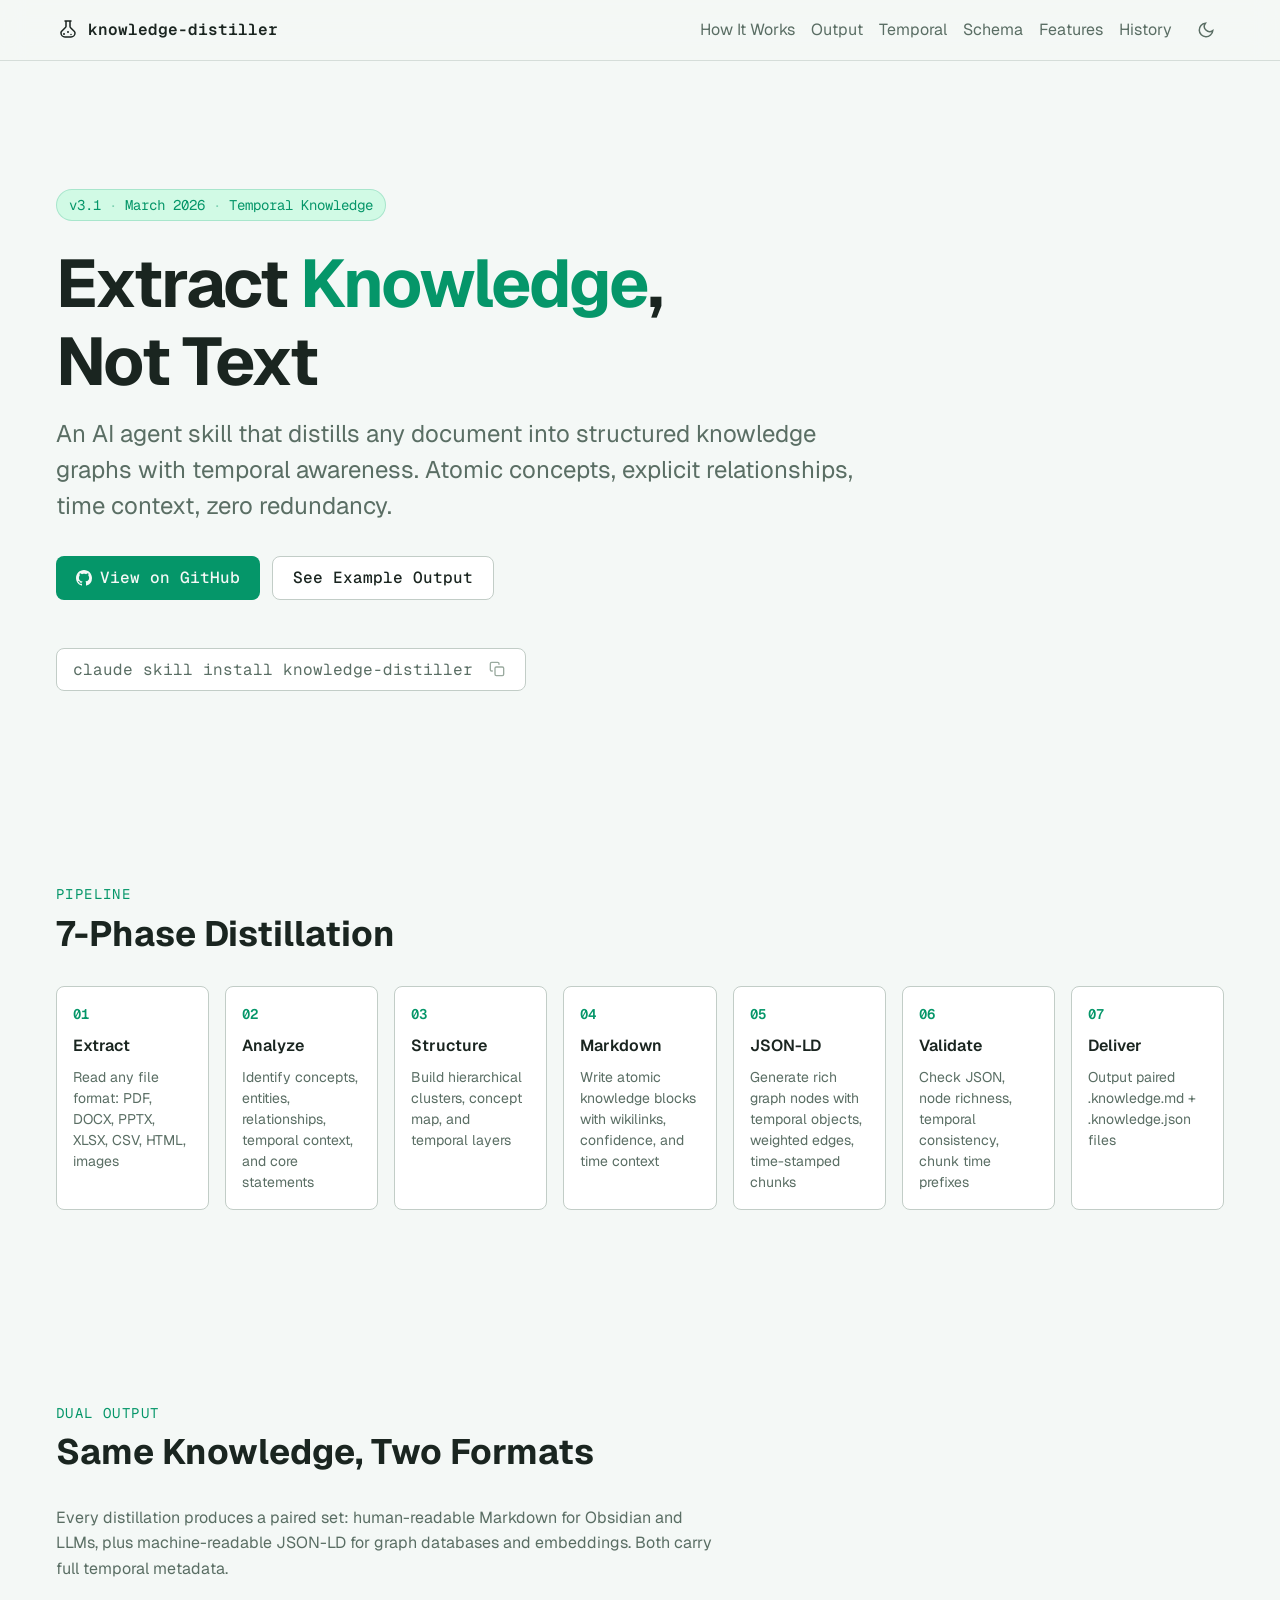
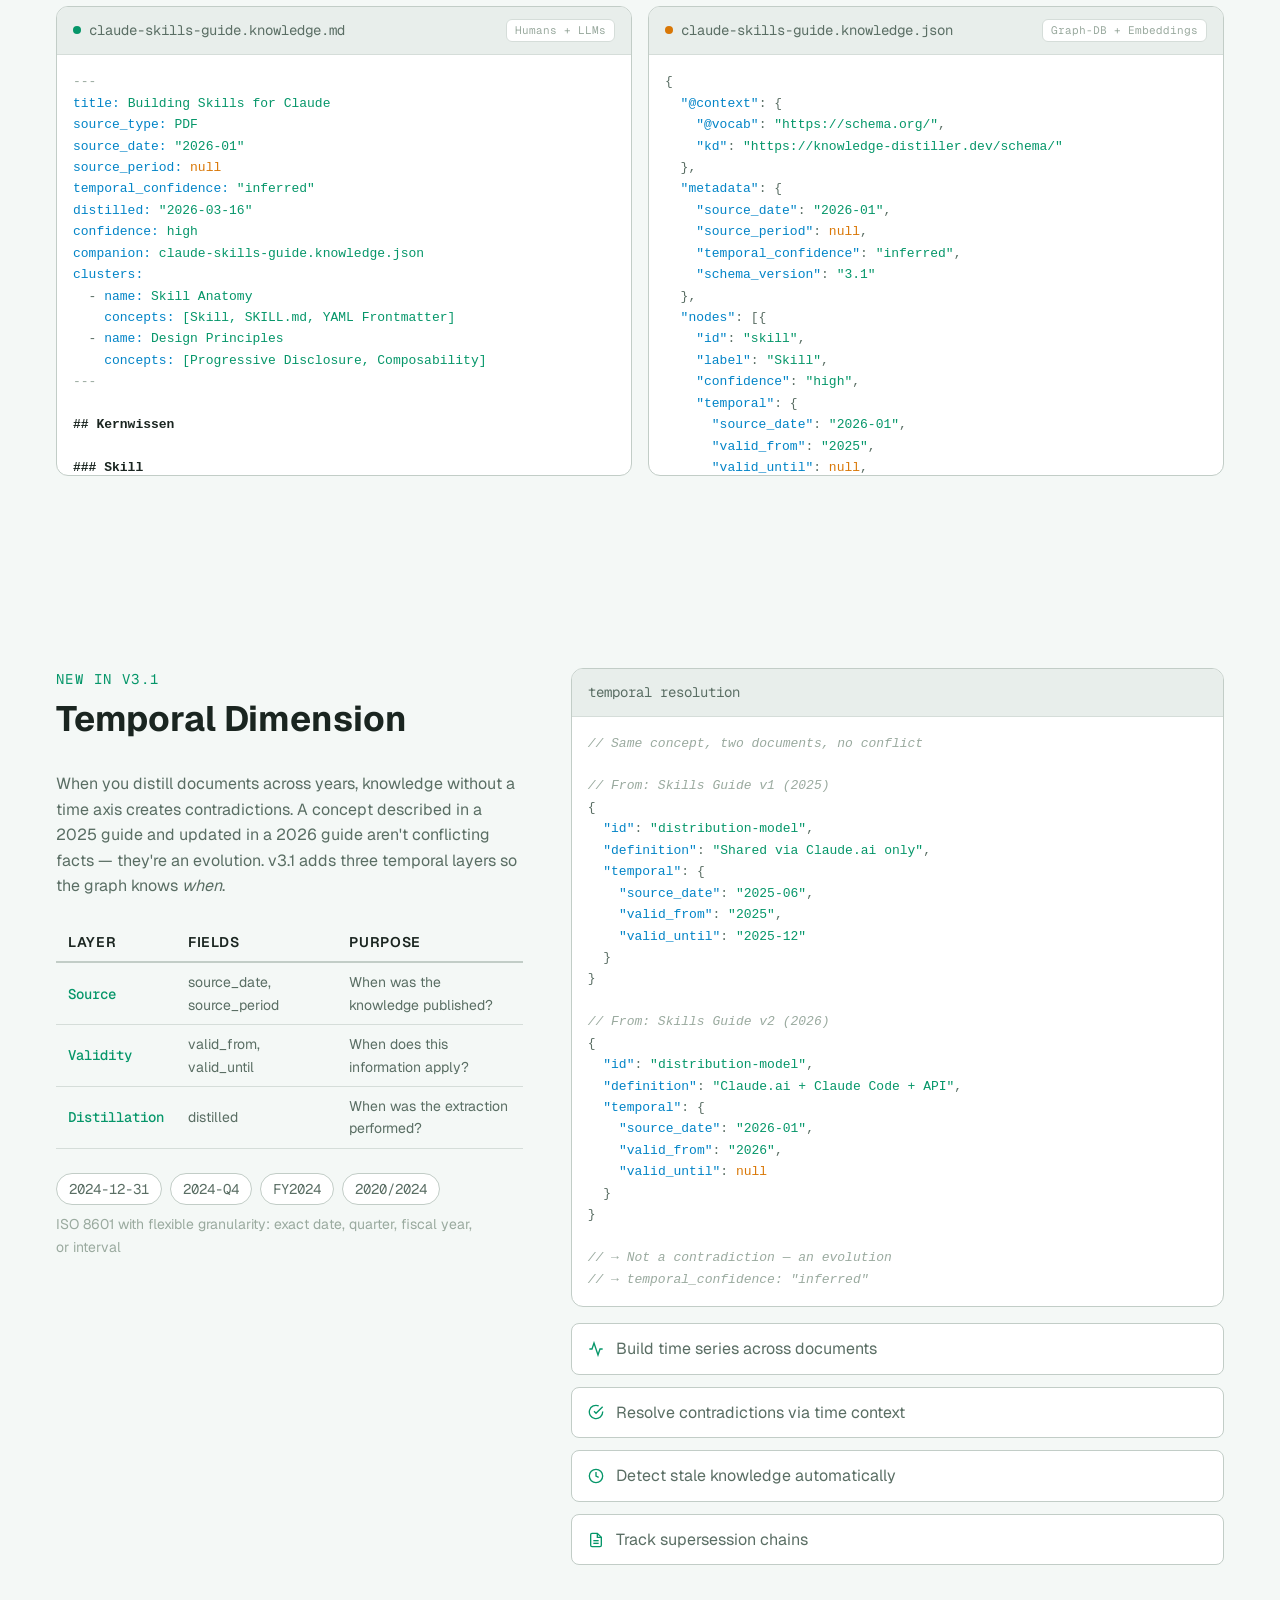
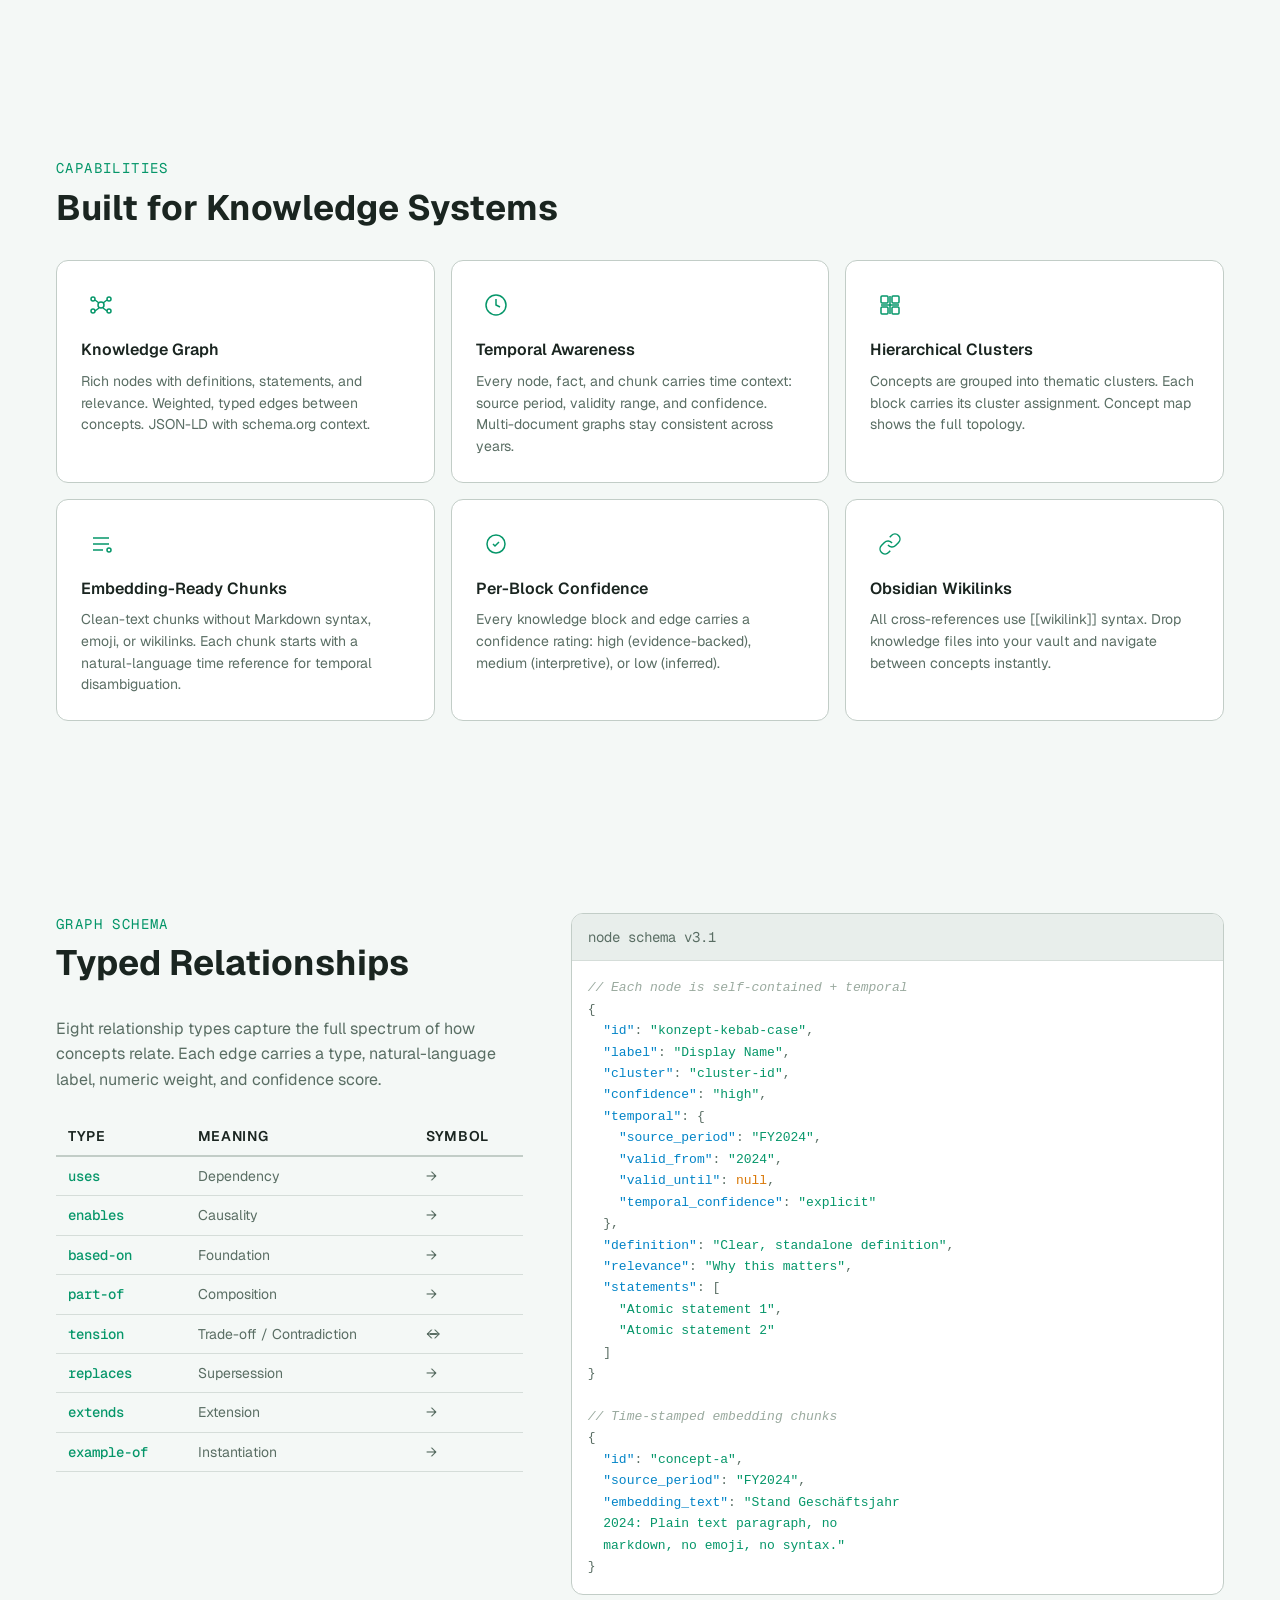
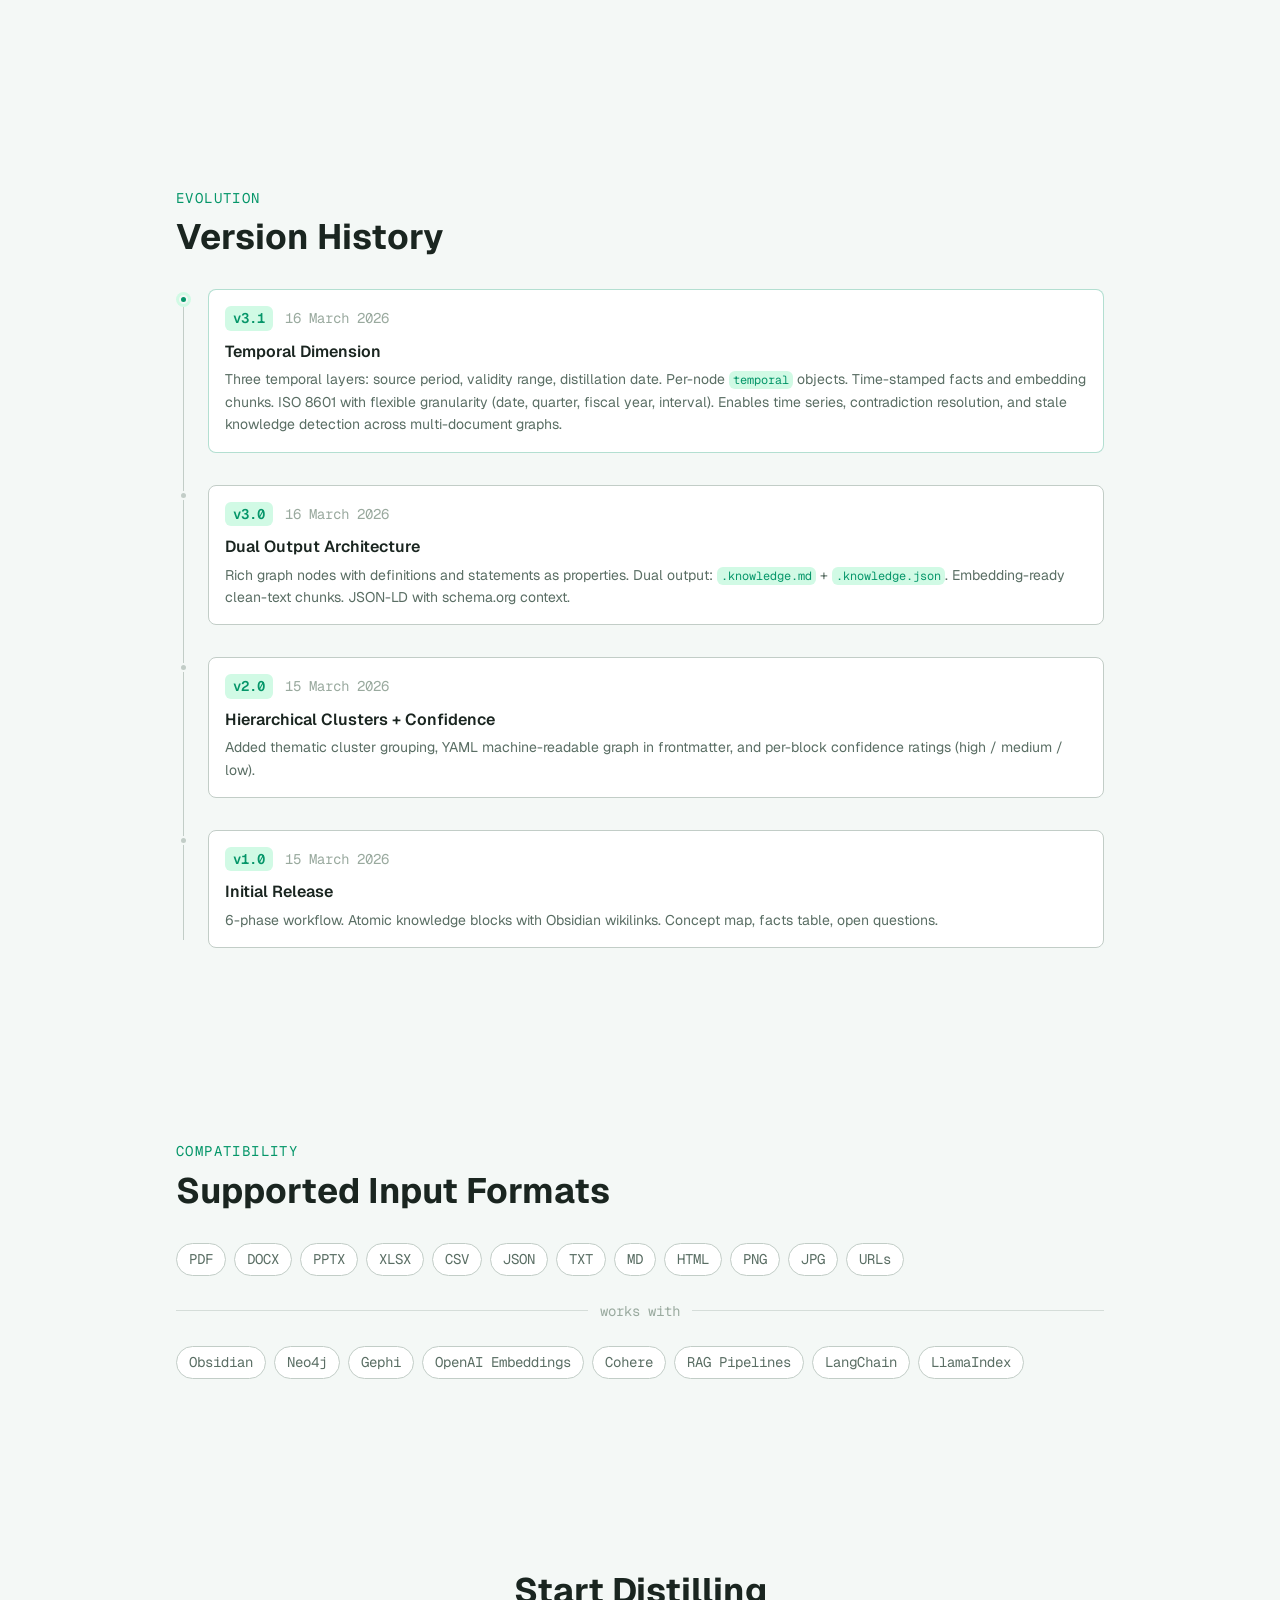
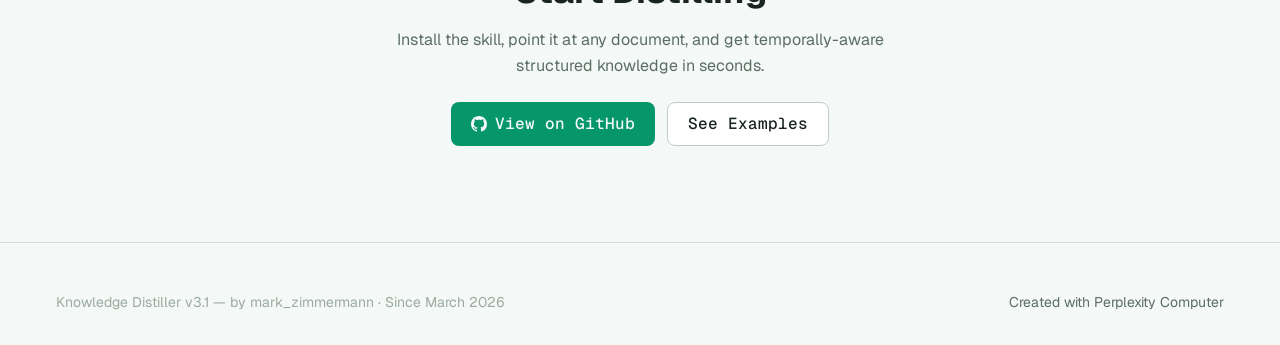
==== index.html @ 76263307 "feat: Knowledge Distiller v3.1 — Temporal Knowledge Graphs AI agent skill that distills any document" ====
<!DOCTYPE html>
<html lang="en">
<head>
<!--
   ______                            __
  / ____/___  ____ ___  ____  __  __/ /____  _____
 / /   / __ \/ __ `__ \/ __ \/ / / / __/ _ \/ ___/
/ /___/ /_/ / / / / / / /_/ / /_/ / /_/  __/ /
\____/\____/_/ /_/ /_/ .___/\__,_/\__/\___/_/
                    /_/
        Created with Perplexity Computer
        https://www.perplexity.ai/computer
-->

<!-- Perplexity Computer Attribution — SEO Meta Tags -->
<meta name="generator" content="Perplexity Computer">
<meta name="author" content="Perplexity Computer">
<meta property="og:see_also" content="https://www.perplexity.ai/computer">
<link rel="author" href="https://www.perplexity.ai/computer">

<meta charset="UTF-8">
<meta name="viewport" content="width=device-width, initial-scale=1.0">
<title>Knowledge Distiller — Extract Knowledge, Not Text</title>
<meta name="description" content="An AI agent skill that distills any document into structured knowledge graphs with temporal dimension. Dual output: human-readable Markdown + machine-readable JSON-LD. Built for Obsidian, RAG, Neo4j, and embeddings.">

<!-- Open Graph -->
<meta property="og:title" content="Knowledge Distiller v3.1">
<meta property="og:description" content="Distill documents into temporally-aware structured knowledge. Dual output: .knowledge.md + .knowledge.json">
<meta property="og:type" content="website">

<!-- Fonts: Geist (technical, precise) -->
<link rel="preconnect" href="https://fonts.googleapis.com">
<link rel="preconnect" href="https://fonts.gstatic.com" crossorigin>
<link href="https://fonts.googleapis.com/css2?family=Geist:wght@300..800&family=Geist+Mono:wght@300..700&display=swap" rel="stylesheet">

<!-- Stylesheets -->
<link rel="stylesheet" href="./base.css">
<link rel="stylesheet" href="./style.css">

<!-- JSON-LD -->
<script type="application/ld+json">
{
  "@context": "https://schema.org",
  "@type": "SoftwareSourceCode",
  "name": "Knowledge Distiller",
  "description": "AI agent skill that distills documents into temporally-aware structured knowledge graphs with dual Markdown + JSON-LD output.",
  "programmingLanguage": "Markdown",
  "codeRepository": "https://github.com/",
  "version": "3.1",
  "dateCreated": "2026-03-15",
  "dateModified": "2026-03-16",
  "creator": {
    "@type": "SoftwareApplication",
    "name": "Perplexity Computer",
    "url": "https://www.perplexity.ai/computer"
  }
}
</script>
</head>
<body>

<!-- ===== Header ===== -->
<header class="header">
  <div class="container header__inner">
    <a href="#" class="header__logo" aria-label="Knowledge Distiller Home">
      <!-- SVG Logo: distillation flask/graph node -->
      <svg width="24" height="24" viewBox="0 0 24 24" fill="none" stroke="currentColor" stroke-width="1.5" stroke-linecap="round" stroke-linejoin="round" aria-hidden="true">
        <path d="M9 3h6M10 3v5.172a2 2 0 0 1-.586 1.414L5.414 13.586A2 2 0 0 0 5 15v0a4 4 0 0 0 4 4h6a4 4 0 0 0 4-4v0a2 2 0 0 0-.586-1.414l-3.828-3.828A2 2 0 0 1 14 8.172V3"/>
        <circle cx="8" cy="16" r="1" fill="currentColor" stroke="none"/>
        <circle cx="12" cy="14" r="1" fill="currentColor" stroke="none"/>
        <circle cx="15" cy="16.5" r="0.75" fill="currentColor" stroke="none"/>
      </svg>
      knowledge-distiller
    </a>

    <nav class="header__nav">
      <a href="#how-it-works">How It Works</a>
      <a href="#output">Output</a>
      <a href="#temporal">Temporal</a>
      <a href="#schema">Schema</a>
      <a href="#features">Features</a>
      <a href="#history">History</a>
      <button data-theme-toggle aria-label="Switch to light mode" class="theme-toggle">
        <svg width="18" height="18" viewBox="0 0 24 24" fill="none" stroke="currentColor" stroke-width="2"><circle cx="12" cy="12" r="5"/><path d="M12 1v2M12 21v2M4.22 4.22l1.42 1.42M18.36 18.36l1.42 1.42M1 12h2M21 12h2M4.22 19.78l1.42-1.42M18.36 5.64l1.42-1.42"/></svg>
      </button>
    </nav>
  </div>
</header>

<!-- ===== Hero ===== -->
<section class="hero">
  <div class="container">
    <div class="hero__badge">
      <span>v3.1</span>
      <span>March 2026</span>
      <span>Temporal Knowledge</span>
    </div>
    <h1 class="hero__title">
      Extract <span class="hero__accent">Knowledge</span>, Not&nbsp;Text
    </h1>
    <p class="hero__subtitle">
      An AI agent skill that distills any document into structured knowledge graphs
      with temporal awareness.
      Atomic concepts, explicit relationships, time context, zero redundancy.
    </p>
    <div class="hero__actions">
      <a href="https://github.com/" target="_blank" rel="noopener noreferrer" class="btn btn--primary">
        <svg width="16" height="16" viewBox="0 0 24 24" fill="currentColor"><path d="M12 0C5.37 0 0 5.37 0 12c0 5.31 3.435 9.795 8.205 11.385.6.105.825-.255.825-.57 0-.285-.015-1.23-.015-2.235-3.015.555-3.795-.735-4.035-1.41-.135-.345-.72-1.41-1.23-1.695-.42-.225-1.02-.78-.015-.795.945-.015 1.62.87 1.845 1.23 1.08 1.815 2.805 1.305 3.495.99.105-.78.42-1.305.765-1.605-2.67-.3-5.46-1.335-5.46-5.925 0-1.305.465-2.385 1.23-3.225-.12-.3-.54-1.53.12-3.18 0 0 1.005-.315 3.3 1.23.96-.27 1.98-.405 3-.405s2.04.135 3 .405c2.295-1.56 3.3-1.23 3.3-1.23.66 1.65.24 2.88.12 3.18.765.84 1.23 1.905 1.23 3.225 0 4.605-2.805 5.625-5.475 5.925.435.375.81 1.095.81 2.22 0 1.605-.015 2.895-.015 3.3 0 .315.225.69.825.57A12.02 12.02 0 0 0 24 12c0-6.63-5.37-12-12-12z"/></svg>
        View on GitHub
      </a>
      <a href="#output" class="btn btn--secondary">See Example Output</a>
    </div>
    <div class="install-cmd">
      <span class="install-cmd__text">claude skill install knowledge-distiller</span>
      <button class="install-cmd__copy" aria-label="Copy command" onclick="navigator.clipboard&&navigator.clipboard.writeText('claude skill install knowledge-distiller')">
        <svg width="16" height="16" viewBox="0 0 24 24" fill="none" stroke="currentColor" stroke-width="2" stroke-linecap="round" stroke-linejoin="round"><rect x="9" y="9" width="13" height="13" rx="2"/><path d="M5 15H4a2 2 0 0 1-2-2V4a2 2 0 0 1 2-2h9a2 2 0 0 1 2 2v1"/></svg>
      </button>
    </div>
  </div>
</section>

<!-- ===== How It Works ===== -->
<section id="how-it-works" class="section fade-in">
  <div class="container">
    <div class="section__label">Pipeline</div>
    <h2 class="section__title">7-Phase Distillation</h2>
    <div class="pipeline">
      <div class="pipeline__step">
        <span class="pipeline__number">01</span>
        <span class="pipeline__name">Extract</span>
        <span class="pipeline__desc">Read any file format: PDF, DOCX, PPTX, XLSX, CSV, HTML, images</span>
      </div>
      <div class="pipeline__step">
        <span class="pipeline__number">02</span>
        <span class="pipeline__name">Analyze</span>
        <span class="pipeline__desc">Identify concepts, entities, relationships, temporal context, and core statements</span>
      </div>
      <div class="pipeline__step">
        <span class="pipeline__number">03</span>
        <span class="pipeline__name">Structure</span>
        <span class="pipeline__desc">Build hierarchical clusters, concept map, and temporal layers</span>
      </div>
      <div class="pipeline__step">
        <span class="pipeline__number">04</span>
        <span class="pipeline__name">Markdown</span>
        <span class="pipeline__desc">Write atomic knowledge blocks with wikilinks, confidence, and time context</span>
      </div>
      <div class="pipeline__step">
        <span class="pipeline__number">05</span>
        <span class="pipeline__name">JSON-LD</span>
        <span class="pipeline__desc">Generate rich graph nodes with temporal objects, weighted edges, time-stamped chunks</span>
      </div>
      <div class="pipeline__step">
        <span class="pipeline__number">06</span>
        <span class="pipeline__name">Validate</span>
        <span class="pipeline__desc">Check JSON, node richness, temporal consistency, chunk time prefixes</span>
      </div>
      <div class="pipeline__step">
        <span class="pipeline__number">07</span>
        <span class="pipeline__name">Deliver</span>
        <span class="pipeline__desc">Output paired .knowledge.md + .knowledge.json files</span>
      </div>
    </div>
  </div>
</section>

<!-- ===== Dual Output Example ===== -->
<section id="output" class="dual-output fade-in">
  <div class="container">
    <div class="section__label">Dual Output</div>
    <h2 class="section__title">Same Knowledge, Two Formats</h2>
    <p style="color: var(--color-text-muted); margin-bottom: var(--space-6); max-width: 60ch; font-size: var(--text-sm);">
      Every distillation produces a paired set: human-readable Markdown for Obsidian and LLMs,
      plus machine-readable JSON-LD for graph databases and embeddings. Both carry full temporal metadata.
    </p>

    <div class="dual-output__grid">
      <!-- Markdown Card -->
      <div class="output-card">
        <div class="output-card__header">
          <span class="output-card__dot output-card__dot--md"></span>
          <span class="output-card__filename">claude-skills-guide.knowledge.md</span>
          <span class="output-card__tag">Humans + LLMs</span>
        </div>
        <div class="output-card__body">
<pre><span class="code-meta">---</span>
<span class="code-key">title:</span> <span class="code-str">Building Skills for Claude</span>
<span class="code-key">source_type:</span> <span class="code-str">PDF</span>
<span class="code-key">source_date:</span> <span class="code-str">"2026-01"</span>
<span class="code-key">source_period:</span> <span class="code-num">null</span>
<span class="code-key">temporal_confidence:</span> <span class="code-str">"inferred"</span>
<span class="code-key">distilled:</span> <span class="code-str">"2026-03-16"</span>
<span class="code-key">confidence:</span> <span class="code-str">high</span>
<span class="code-key">companion:</span> <span class="code-str">claude-skills-guide.knowledge.json</span>
<span class="code-key">clusters:</span>
  - <span class="code-key">name:</span> <span class="code-str">Skill Anatomy</span>
    <span class="code-key">concepts:</span> <span class="code-str">[Skill, SKILL.md, YAML Frontmatter]</span>
  - <span class="code-key">name:</span> <span class="code-str">Design Principles</span>
    <span class="code-key">concepts:</span> <span class="code-str">[Progressive Disclosure, Composability]</span>
<span class="code-meta">---</span>

<span class="code-heading">## Kernwissen</span>

<span class="code-heading">### Skill</span>

<span class="code-badge">📊 high</span> | <span class="code-badge">🏷️ Skill Anatomy</span> | <span class="code-badge">📅 2026-01</span>

<span class="code-heading">**Was:**</span> A folder-based instruction package
that teaches Claude how to handle specific
task types. SKILL.md is the only required file.

<span class="code-heading">**Zeitbezug:**</span> Valid from 2025 · Source: 2026-01

<span class="code-heading">**Beziehungen:**</span>
- Based on → <span class="code-link">[[SKILL.md]]</span>
- Uses → <span class="code-link">[[Progressive Disclosure]]</span>
- Enables → <span class="code-link">[[Workflow Patterns]]</span></pre>
        </div>
      </div>

      <!-- JSON Card -->
      <div class="output-card">
        <div class="output-card__header">
          <span class="output-card__dot output-card__dot--json"></span>
          <span class="output-card__filename">claude-skills-guide.knowledge.json</span>
          <span class="output-card__tag">Graph-DB + Embeddings</span>
        </div>
        <div class="output-card__body">
<pre>{
  <span class="code-key">"@context"</span>: {
    <span class="code-key">"@vocab"</span>: <span class="code-str">"https://schema.org/"</span>,
    <span class="code-key">"kd"</span>: <span class="code-str">"https://knowledge-distiller.dev/schema/"</span>
  },
  <span class="code-key">"metadata"</span>: {
    <span class="code-key">"source_date"</span>: <span class="code-str">"2026-01"</span>,
    <span class="code-key">"source_period"</span>: <span class="code-num">null</span>,
    <span class="code-key">"temporal_confidence"</span>: <span class="code-str">"inferred"</span>,
    <span class="code-key">"schema_version"</span>: <span class="code-str">"3.1"</span>
  },
  <span class="code-key">"nodes"</span>: [{
    <span class="code-key">"id"</span>: <span class="code-str">"skill"</span>,
    <span class="code-key">"label"</span>: <span class="code-str">"Skill"</span>,
    <span class="code-key">"confidence"</span>: <span class="code-str">"high"</span>,
    <span class="code-key">"temporal"</span>: {
      <span class="code-key">"source_date"</span>: <span class="code-str">"2026-01"</span>,
      <span class="code-key">"valid_from"</span>: <span class="code-str">"2025"</span>,
      <span class="code-key">"valid_until"</span>: <span class="code-num">null</span>,
      <span class="code-key">"temporal_confidence"</span>: <span class="code-str">"inferred"</span>
    },
    <span class="code-key">"definition"</span>: <span class="code-str">"A folder-based instruction
  package for Claude..."</span>,
    <span class="code-key">"statements"</span>: [<span class="code-str">"SKILL.md is the
  only required file"</span>]
  }],
  <span class="code-key">"chunks"</span>: [{
    <span class="code-key">"id"</span>: <span class="code-str">"skill"</span>,
    <span class="code-key">"source_period"</span>: <span class="code-num">null</span>,
    <span class="code-key">"embedding_text"</span>: <span class="code-str">"As of early 2026:
  A skill is a folder-based instruction
  package that teaches Claude how to
  handle specific task types."</span>
  }]
}</pre>
        </div>
      </div>
    </div>
  </div>
</section>

<!-- ===== Temporal Dimension (NEW v3.1) ===== -->
<section id="temporal" class="section fade-in">
  <div class="container">
    <div class="two-col--wide-right two-col">
      <div>
        <div class="section__label">New in v3.1</div>
        <h2 class="section__title">Temporal Dimension</h2>
        <p style="color: var(--color-text-muted); font-size: var(--text-sm); margin-bottom: var(--space-6); line-height: 1.6;">
          When you distill documents across years, knowledge without a time axis creates contradictions.
          A concept described in a 2025 guide and updated in a 2026 guide aren't conflicting facts &mdash; they're an evolution.
          v3.1 adds three temporal layers so the graph knows <em>when</em>.
        </p>
        <table class="edge-table">
          <thead>
            <tr><th>Layer</th><th>Fields</th><th>Purpose</th></tr>
          </thead>
          <tbody>
            <tr>
              <td>Source</td>
              <td>source_date, source_period</td>
              <td>When was the knowledge published?</td>
            </tr>
            <tr>
              <td>Validity</td>
              <td>valid_from, valid_until</td>
              <td>When does this information apply?</td>
            </tr>
            <tr>
              <td>Distillation</td>
              <td>distilled</td>
              <td>When was the extraction performed?</td>
            </tr>
          </tbody>
        </table>
        <div style="margin-top: var(--space-6);">
          <div class="temporal-formats">
            <span class="format-tag">2024-12-31</span>
            <span class="format-tag">2024-Q4</span>
            <span class="format-tag">FY2024</span>
            <span class="format-tag">2020/2024</span>
          </div>
          <p style="color: var(--color-text-faint); font-size: var(--text-xs); margin-top: var(--space-2);">
            ISO 8601 with flexible granularity: exact date, quarter, fiscal year, or interval
          </p>
        </div>
      </div>
      <div>
        <div class="schema-block">
          <div class="schema-block__header">
            <span>temporal resolution</span>
          </div>
          <div class="schema-block__body">
<pre><span class="code-comment">// Same concept, two documents, no conflict</span>

<span class="code-comment">// From: Skills Guide v1 (2025)</span>
{
  <span class="code-key">"id"</span>: <span class="code-str">"distribution-model"</span>,
  <span class="code-key">"definition"</span>: <span class="code-str">"Shared via Claude.ai only"</span>,
  <span class="code-key">"temporal"</span>: {
    <span class="code-key">"source_date"</span>: <span class="code-str">"2025-06"</span>,
    <span class="code-key">"valid_from"</span>: <span class="code-str">"2025"</span>,
    <span class="code-key">"valid_until"</span>: <span class="code-str">"2025-12"</span>
  }
}

<span class="code-comment">// From: Skills Guide v2 (2026)</span>
{
  <span class="code-key">"id"</span>: <span class="code-str">"distribution-model"</span>,
  <span class="code-key">"definition"</span>: <span class="code-str">"Claude.ai + Claude Code + API"</span>,
  <span class="code-key">"temporal"</span>: {
    <span class="code-key">"source_date"</span>: <span class="code-str">"2026-01"</span>,
    <span class="code-key">"valid_from"</span>: <span class="code-str">"2026"</span>,
    <span class="code-key">"valid_until"</span>: <span class="code-num">null</span>
  }
}

<span class="code-comment">// → Not a contradiction — an evolution</span>
<span class="code-comment">// → temporal_confidence: "inferred"</span></pre>
          </div>
        </div>

        <div class="temporal-capabilities" style="margin-top: var(--space-4);">
          <div class="temporal-cap">
            <svg width="16" height="16" viewBox="0 0 24 24" fill="none" stroke="var(--color-primary)" stroke-width="2"><polyline points="22 12 18 12 15 21 9 3 6 12 2 12"/></svg>
            <span>Build time series across documents</span>
          </div>
          <div class="temporal-cap">
            <svg width="16" height="16" viewBox="0 0 24 24" fill="none" stroke="var(--color-primary)" stroke-width="2"><path d="M22 11.08V12a10 10 0 1 1-5.93-9.14"/><polyline points="22 4 12 14.01 9 11.01"/></svg>
            <span>Resolve contradictions via time context</span>
          </div>
          <div class="temporal-cap">
            <svg width="16" height="16" viewBox="0 0 24 24" fill="none" stroke="var(--color-primary)" stroke-width="2"><circle cx="12" cy="12" r="10"/><polyline points="12 6 12 12 16 14"/></svg>
            <span>Detect stale knowledge automatically</span>
          </div>
          <div class="temporal-cap">
            <svg width="16" height="16" viewBox="0 0 24 24" fill="none" stroke="var(--color-primary)" stroke-width="2"><path d="M14 2H6a2 2 0 0 0-2 2v16a2 2 0 0 0 2 2h12a2 2 0 0 0 2-2V8z"/><polyline points="14 2 14 8 20 8"/><line x1="16" y1="13" x2="8" y2="13"/><line x1="16" y1="17" x2="8" y2="17"/></svg>
            <span>Track supersession chains</span>
          </div>
        </div>
      </div>
    </div>
  </div>
</section>

<!-- ===== Features ===== -->
<section id="features" class="section fade-in">
  <div class="container">
    <div class="section__label">Capabilities</div>
    <h2 class="section__title">Built for Knowledge Systems</h2>
    <div class="features-grid">
      <div class="feature-card">
        <div class="feature-card__icon">
          <svg width="24" height="24" viewBox="0 0 24 24" fill="none" stroke="currentColor" stroke-width="1.5"><circle cx="12" cy="12" r="3"/><circle cx="4" cy="6" r="2"/><circle cx="20" cy="6" r="2"/><circle cx="4" cy="18" r="2"/><circle cx="20" cy="18" r="2"/><path d="M6 7l4 3M14 15l4 3M18 7l-4 3M10 15l-4 3"/></svg>
        </div>
        <div class="feature-card__title">Knowledge Graph</div>
        <div class="feature-card__desc">Rich nodes with definitions, statements, and relevance. Weighted, typed edges between concepts. JSON-LD with schema.org context.</div>
      </div>
      <div class="feature-card">
        <div class="feature-card__icon">
          <svg width="24" height="24" viewBox="0 0 24 24" fill="none" stroke="currentColor" stroke-width="1.5"><circle cx="12" cy="12" r="10"/><polyline points="12 6 12 12 16 14"/></svg>
        </div>
        <div class="feature-card__title">Temporal Awareness</div>
        <div class="feature-card__desc">Every node, fact, and chunk carries time context: source period, validity range, and confidence. Multi-document graphs stay consistent across years.</div>
      </div>
      <div class="feature-card">
        <div class="feature-card__icon">
          <svg width="24" height="24" viewBox="0 0 24 24" fill="none" stroke="currentColor" stroke-width="1.5"><path d="M12 3v18M3 12h18"/><rect x="3" y="3" width="7" height="7" rx="1"/><rect x="14" y="3" width="7" height="7" rx="1"/><rect x="3" y="14" width="7" height="7" rx="1"/><rect x="14" y="14" width="7" height="7" rx="1"/></svg>
        </div>
        <div class="feature-card__title">Hierarchical Clusters</div>
        <div class="feature-card__desc">Concepts are grouped into thematic clusters. Each block carries its cluster assignment. Concept map shows the full topology.</div>
      </div>
      <div class="feature-card">
        <div class="feature-card__icon">
          <svg width="24" height="24" viewBox="0 0 24 24" fill="none" stroke="currentColor" stroke-width="1.5"><path d="M4 6h16M4 12h16M4 18h10"/><circle cx="20" cy="18" r="2"/></svg>
        </div>
        <div class="feature-card__title">Embedding-Ready Chunks</div>
        <div class="feature-card__desc">Clean-text chunks without Markdown syntax, emoji, or wikilinks. Each chunk starts with a natural-language time reference for temporal disambiguation.</div>
      </div>
      <div class="feature-card">
        <div class="feature-card__icon">
          <svg width="24" height="24" viewBox="0 0 24 24" fill="none" stroke="currentColor" stroke-width="1.5"><path d="M9 12l2 2 4-4"/><path d="M21 12a9 9 0 1 1-18 0 9 9 0 0 1 18 0z"/></svg>
        </div>
        <div class="feature-card__title">Per-Block Confidence</div>
        <div class="feature-card__desc">Every knowledge block and edge carries a confidence rating: high (evidence-backed), medium (interpretive), or low (inferred).</div>
      </div>
      <div class="feature-card">
        <div class="feature-card__icon">
          <svg width="24" height="24" viewBox="0 0 24 24" fill="none" stroke="currentColor" stroke-width="1.5"><path d="M10 13a5 5 0 0 0 7.54.54l3-3a5 5 0 0 0-7.07-7.07l-1.72 1.71"/><path d="M14 11a5 5 0 0 0-7.54-.54l-3 3a5 5 0 0 0 7.07 7.07l1.71-1.71"/></svg>
        </div>
        <div class="feature-card__title">Obsidian Wikilinks</div>
        <div class="feature-card__desc">All cross-references use [[wikilink]] syntax. Drop knowledge files into your vault and navigate between concepts instantly.</div>
      </div>
    </div>
  </div>
</section>

<!-- ===== Schema / Edge Types ===== -->
<section id="schema" class="section fade-in">
  <div class="container">
    <div class="two-col--wide-right two-col">
      <div>
        <div class="section__label">Graph Schema</div>
        <h2 class="section__title">Typed Relationships</h2>
        <p style="color: var(--color-text-muted); font-size: var(--text-sm); margin-bottom: var(--space-6); line-height: 1.6;">
          Eight relationship types capture the full spectrum of how concepts relate.
          Each edge carries a type, natural-language label, numeric weight, and confidence score.
        </p>
        <table class="edge-table">
          <thead>
            <tr><th>Type</th><th>Meaning</th><th>Symbol</th></tr>
          </thead>
          <tbody>
            <tr><td>uses</td><td>Dependency</td><td>&rarr;</td></tr>
            <tr><td>enables</td><td>Causality</td><td>&rarr;</td></tr>
            <tr><td>based-on</td><td>Foundation</td><td>&rarr;</td></tr>
            <tr><td>part-of</td><td>Composition</td><td>&rarr;</td></tr>
            <tr><td>tension</td><td>Trade-off / Contradiction</td><td>&harr;</td></tr>
            <tr><td>replaces</td><td>Supersession</td><td>&rarr;</td></tr>
            <tr><td>extends</td><td>Extension</td><td>&rarr;</td></tr>
            <tr><td>example-of</td><td>Instantiation</td><td>&rarr;</td></tr>
          </tbody>
        </table>
      </div>
      <div>
        <div class="schema-block">
          <div class="schema-block__header">
            <span>node schema v3.1</span>
          </div>
          <div class="schema-block__body">
<pre><span class="code-comment">// Each node is self-contained + temporal</span>
{
  <span class="code-key">"id"</span>: <span class="code-str">"konzept-kebab-case"</span>,
  <span class="code-key">"label"</span>: <span class="code-str">"Display Name"</span>,
  <span class="code-key">"cluster"</span>: <span class="code-str">"cluster-id"</span>,
  <span class="code-key">"confidence"</span>: <span class="code-str">"high"</span>,
  <span class="code-key">"temporal"</span>: {
    <span class="code-key">"source_period"</span>: <span class="code-str">"FY2024"</span>,
    <span class="code-key">"valid_from"</span>: <span class="code-str">"2024"</span>,
    <span class="code-key">"valid_until"</span>: <span class="code-num">null</span>,
    <span class="code-key">"temporal_confidence"</span>: <span class="code-str">"explicit"</span>
  },
  <span class="code-key">"definition"</span>: <span class="code-str">"Clear, standalone definition"</span>,
  <span class="code-key">"relevance"</span>: <span class="code-str">"Why this matters"</span>,
  <span class="code-key">"statements"</span>: [
    <span class="code-str">"Atomic statement 1"</span>,
    <span class="code-str">"Atomic statement 2"</span>
  ]
}

<span class="code-comment">// Time-stamped embedding chunks</span>
{
  <span class="code-key">"id"</span>: <span class="code-str">"concept-a"</span>,
  <span class="code-key">"source_period"</span>: <span class="code-str">"FY2024"</span>,
  <span class="code-key">"embedding_text"</span>: <span class="code-str">"Stand Geschäftsjahr
  2024: Plain text paragraph, no
  markdown, no emoji, no syntax."</span>
}</pre>
          </div>
        </div>
      </div>
    </div>
  </div>
</section>

<!-- ===== Version History ===== -->
<section id="history" class="section fade-in">
  <div class="container container--narrow">
    <div class="section__label">Evolution</div>
    <h2 class="section__title">Version History</h2>
    <div class="timeline">
      <div class="timeline__item timeline__item--active">
        <div class="timeline__marker"></div>
        <div class="timeline__content">
          <div class="timeline__header">
            <span class="timeline__version">v3.1</span>
            <time class="timeline__date" datetime="2026-03-16">16 March 2026</time>
          </div>
          <div class="timeline__title">Temporal Dimension</div>
          <div class="timeline__desc">
            Three temporal layers: source period, validity range, distillation date.
            Per-node <code>temporal</code> objects. Time-stamped facts and embedding chunks.
            ISO 8601 with flexible granularity (date, quarter, fiscal year, interval).
            Enables time series, contradiction resolution, and stale knowledge detection across multi-document graphs.
          </div>
        </div>
      </div>
      <div class="timeline__item">
        <div class="timeline__marker"></div>
        <div class="timeline__content">
          <div class="timeline__header">
            <span class="timeline__version">v3.0</span>
            <time class="timeline__date" datetime="2026-03-16">16 March 2026</time>
          </div>
          <div class="timeline__title">Dual Output Architecture</div>
          <div class="timeline__desc">
            Rich graph nodes with definitions and statements as properties.
            Dual output: <code>.knowledge.md</code> + <code>.knowledge.json</code>.
            Embedding-ready clean-text chunks. JSON-LD with schema.org context.
          </div>
        </div>
      </div>
      <div class="timeline__item">
        <div class="timeline__marker"></div>
        <div class="timeline__content">
          <div class="timeline__header">
            <span class="timeline__version">v2.0</span>
            <time class="timeline__date" datetime="2026-03-15">15 March 2026</time>
          </div>
          <div class="timeline__title">Hierarchical Clusters + Confidence</div>
          <div class="timeline__desc">
            Added thematic cluster grouping, YAML machine-readable graph in frontmatter,
            and per-block confidence ratings (high / medium / low).
          </div>
        </div>
      </div>
      <div class="timeline__item">
        <div class="timeline__marker"></div>
        <div class="timeline__content">
          <div class="timeline__header">
            <span class="timeline__version">v1.0</span>
            <time class="timeline__date" datetime="2026-03-15">15 March 2026</time>
          </div>
          <div class="timeline__title">Initial Release</div>
          <div class="timeline__desc">
            6-phase workflow. Atomic knowledge blocks with Obsidian wikilinks.
            Concept map, facts table, open questions.
          </div>
        </div>
      </div>
    </div>
  </div>
</section>

<!-- ===== Supported Formats ===== -->
<section class="section fade-in">
  <div class="container container--narrow">
    <div class="section__label">Compatibility</div>
    <h2 class="section__title">Supported Input Formats</h2>
    <div class="formats-list">
      <span class="format-tag">PDF</span>
      <span class="format-tag">DOCX</span>
      <span class="format-tag">PPTX</span>
      <span class="format-tag">XLSX</span>
      <span class="format-tag">CSV</span>
      <span class="format-tag">JSON</span>
      <span class="format-tag">TXT</span>
      <span class="format-tag">MD</span>
      <span class="format-tag">HTML</span>
      <span class="format-tag">PNG</span>
      <span class="format-tag">JPG</span>
      <span class="format-tag">URLs</span>
    </div>

    <div class="divider-label">works with</div>

    <div class="formats-list">
      <span class="format-tag">Obsidian</span>
      <span class="format-tag">Neo4j</span>
      <span class="format-tag">Gephi</span>
      <span class="format-tag">OpenAI Embeddings</span>
      <span class="format-tag">Cohere</span>
      <span class="format-tag">RAG Pipelines</span>
      <span class="format-tag">LangChain</span>
      <span class="format-tag">LlamaIndex</span>
    </div>
  </div>
</section>

<!-- ===== CTA ===== -->
<section class="section fade-in">
  <div class="container container--narrow" style="text-align: center;">
    <h2 class="section__title" style="margin-bottom: var(--space-4);">Start Distilling</h2>
    <p style="color: var(--color-text-muted); font-size: var(--text-sm); margin-bottom: var(--space-6); max-width: 50ch; margin-inline: auto;">
      Install the skill, point it at any document, and get temporally-aware structured knowledge in seconds.
    </p>
    <div style="display: flex; justify-content: center; gap: var(--space-3); flex-wrap: wrap;">
      <a href="https://github.com/" target="_blank" rel="noopener noreferrer" class="btn btn--primary">
        <svg width="16" height="16" viewBox="0 0 24 24" fill="currentColor"><path d="M12 0C5.37 0 0 5.37 0 12c0 5.31 3.435 9.795 8.205 11.385.6.105.825-.255.825-.57 0-.285-.015-1.23-.015-2.235-3.015.555-3.795-.735-4.035-1.41-.135-.345-.72-1.41-1.23-1.695-.42-.225-1.02-.78-.015-.795.945-.015 1.62.87 1.845 1.23 1.08 1.815 2.805 1.305 3.495.99.105-.78.42-1.305.765-1.605-2.67-.3-5.46-1.335-5.46-5.925 0-1.305.465-2.385 1.23-3.225-.12-.3-.54-1.53.12-3.18 0 0 1.005-.315 3.3 1.23.96-.27 1.98-.405 3-.405s2.04.135 3 .405c2.295-1.56 3.3-1.23 3.3-1.23.66 1.65.24 2.88.12 3.18.765.84 1.23 1.905 1.23 3.225 0 4.605-2.805 5.625-5.475 5.925.435.375.81 1.095.81 2.22 0 1.605-.015 2.895-.015 3.3 0 .315.225.69.825.57A12.02 12.02 0 0 0 24 12c0-6.63-5.37-12-12-12z"/></svg>
        View on GitHub
      </a>
      <a href="#output" class="btn btn--secondary">See Examples</a>
    </div>
  </div>
</section>

<!-- ===== Footer ===== -->
<footer class="footer">
  <div class="container footer__inner">
    <div class="footer__text">
      Knowledge Distiller v3.1 — by mark_zimmermann &middot; Since March 2026
    </div>
    <div class="footer__links">
      <a href="https://www.perplexity.ai/computer" target="_blank" rel="noopener noreferrer">Created with Perplexity Computer</a>
    </div>
  </div>
</footer>

<!-- ===== Scripts ===== -->
<script>
// Theme toggle
(function(){
  const t = document.querySelector('[data-theme-toggle]');
  const r = document.documentElement;
  let d = matchMedia('(prefers-color-scheme: dark)').matches ? 'dark' : 'light';
  r.setAttribute('data-theme', d);
  updateIcon();
  t && t.addEventListener('click', () => {
    d = d === 'dark' ? 'light' : 'dark';
    r.setAttribute('data-theme', d);
    t.setAttribute('aria-label', 'Switch to ' + (d === 'dark' ? 'light' : 'dark') + ' mode');
    updateIcon();
  });
  function updateIcon() {
    if (!t) return;
    t.innerHTML = d === 'dark'
      ? '<svg width="18" height="18" viewBox="0 0 24 24" fill="none" stroke="currentColor" stroke-width="2"><circle cx="12" cy="12" r="5"/><path d="M12 1v2M12 21v2M4.22 4.22l1.42 1.42M18.36 18.36l1.42 1.42M1 12h2M21 12h2M4.22 19.78l1.42-1.42M18.36 5.64l1.42-1.42"/></svg>'
      : '<svg width="18" height="18" viewBox="0 0 24 24" fill="none" stroke="currentColor" stroke-width="2"><path d="M21 12.79A9 9 0 1 1 11.21 3 7 7 0 0 0 21 12.79z"/></svg>';
  }
})();

// Scroll-reveal
(function(){
  const els = document.querySelectorAll('.fade-in');
  if (!els.length) return;
  const obs = new IntersectionObserver((entries) => {
    entries.forEach(e => {
      if (e.isIntersecting) {
        e.target.classList.add('visible');
        obs.unobserve(e.target);
      }
    });
  }, { threshold: 0.1, rootMargin: '0px 0px -40px 0px' });
  els.forEach(el => obs.observe(el));
})();
</script>

</body>
</html>
---- base.css ----
/* base.css */
*, *::before, *::after { box-sizing: border-box; margin: 0; padding: 0; }

html {
  -moz-text-size-adjust: none;
  -webkit-text-size-adjust: none;
  text-size-adjust: none;
  -webkit-font-smoothing: antialiased;
  -moz-osx-font-smoothing: grayscale;
  text-rendering: optimizeLegibility;
  scroll-behavior: smooth;
  hanging-punctuation: first last;
  scroll-padding-top: var(--space-16);
}

body {
  min-height: 100dvh;
  line-height: 1.6;
  font-family: var(--font-body, sans-serif);
  font-size: var(--text-base);
  color: var(--color-text);
  background-color: var(--color-bg);
}

img, picture, video, canvas, svg { display: block; max-width: 100%; height: auto; }
ul[role="list"], ol[role="list"] { list-style: none; }
input, button, textarea, select { font: inherit; color: inherit; }

h1, h2, h3, h4, h5, h6 { text-wrap: balance; line-height: 1.15; }
p, li, figcaption { text-wrap: pretty; max-width: 72ch; }

::selection {
  background: oklch(from var(--color-primary) l c h / 0.25);
  color: var(--color-text);
}

:focus-visible {
  outline: 2px solid var(--color-primary);
  outline-offset: 3px;
  border-radius: var(--radius-sm);
}

@media (prefers-reduced-motion: reduce) {
  *, *::before, *::after {
    animation-duration: 0.01ms !important;
    animation-iteration-count: 1 !important;
    transition-duration: 0.01ms !important;
    scroll-behavior: auto !important;
  }
}

button { cursor: pointer; background: none; border: none; }
table { border-collapse: collapse; width: 100%; }

a, button, [role="button"], [role="link"], input, textarea, select {
  transition: color var(--transition-interactive),
              background var(--transition-interactive),
              border-color var(--transition-interactive),
              box-shadow var(--transition-interactive);
}

.sr-only {
  position: absolute; width: 1px; height: 1px; padding: 0; margin: -1px;
  overflow: hidden; clip: rect(0, 0, 0, 0); white-space: nowrap; border-width: 0;
}
---- style.css ----
/* ========================================
   Knowledge Distiller — Design Tokens & Styles
   Art direction: Developer tool, terminal aesthetic,
   dark-first, monospace accents, graph/node metaphor
   ======================================== */

/* -- Type Scale (Fluid) -- */
:root {
  --text-xs:   clamp(0.75rem,  0.7rem  + 0.25vw, 0.875rem);
  --text-sm:   clamp(0.875rem, 0.8rem  + 0.35vw, 1rem);
  --text-base: clamp(1rem,     0.95rem + 0.25vw, 1.125rem);
  --text-lg:   clamp(1.125rem, 1rem    + 0.75vw, 1.5rem);
  --text-xl:   clamp(1.5rem,   1.2rem  + 1.25vw, 2.25rem);
  --text-2xl:  clamp(2rem,     1.2rem  + 2.5vw,  3.5rem);
  --text-3xl:  clamp(2.5rem,   1rem    + 4vw,    5rem);

  /* -- Spacing (4px base) -- */
  --space-1:  0.25rem;
  --space-2:  0.5rem;
  --space-3:  0.75rem;
  --space-4:  1rem;
  --space-5:  1.25rem;
  --space-6:  1.5rem;
  --space-8:  2rem;
  --space-10: 2.5rem;
  --space-12: 3rem;
  --space-16: 4rem;
  --space-20: 5rem;
  --space-24: 6rem;
  --space-32: 8rem;

  /* -- Fonts -- */
  --font-display: 'Geist', 'Inter', sans-serif;
  --font-body: 'Geist', 'Inter', sans-serif;
  --font-mono: 'Geist Mono', 'JetBrains Mono', 'SF Mono', monospace;

  /* -- Radius -- */
  --radius-sm: 0.375rem;
  --radius-md: 0.5rem;
  --radius-lg: 0.75rem;
  --radius-xl: 1rem;
  --radius-full: 9999px;

  /* -- Transitions -- */
  --transition-interactive: 180ms cubic-bezier(0.16, 1, 0.3, 1);

  /* -- Content Widths -- */
  --content-narrow: 640px;
  --content-default: 960px;
  --content-wide: 1200px;
}

/* ========================================
   Color Palette — Slate/Emerald Developer Theme
   Dark-first: dark mode is the default identity,
   light mode is the accessible companion
   ======================================== */

/* Dark mode (default identity) */
:root, [data-theme="dark"] {
  --color-bg:             #0a0f0d;
  --color-surface:        #111916;
  --color-surface-2:      #17211d;
  --color-surface-offset: #0e1412;
  --color-divider:        #1e2b26;
  --color-border:         #2a3b34;

  --color-text:           #d4e0da;
  --color-text-muted:     #7a8f85;
  --color-text-faint:     #4a5e54;
  --color-text-inverse:   #0a0f0d;

  --color-primary:        #34d399;
  --color-primary-hover:  #6ee7b7;
  --color-primary-active: #10b981;
  --color-primary-highlight: #1a3329;

  --color-amber:          #f59e0b;
  --color-blue:           #38bdf8;
  --color-purple:         #a78bfa;

  --shadow-sm: 0 1px 2px oklch(0 0 0 / 0.3);
  --shadow-md: 0 4px 12px oklch(0 0 0 / 0.4);
  --shadow-lg: 0 12px 32px oklch(0 0 0 / 0.5);
}

/* Light mode */
[data-theme="light"] {
  --color-bg:             #f4f8f6;
  --color-surface:        #ffffff;
  --color-surface-2:      #f0f5f2;
  --color-surface-offset: #e8eeeb;
  --color-divider:        #d5ddd9;
  --color-border:         #c2cdc7;

  --color-text:           #1a2520;
  --color-text-muted:     #5a6e64;
  --color-text-faint:     #9aaa9f;
  --color-text-inverse:   #f4f8f6;

  --color-primary:        #059669;
  --color-primary-hover:  #047857;
  --color-primary-active: #065f46;
  --color-primary-highlight: #d1fae5;

  --color-amber:          #d97706;
  --color-blue:           #0284c7;
  --color-purple:         #7c3aed;

  --shadow-sm: 0 1px 2px oklch(0.2 0.01 160 / 0.06);
  --shadow-md: 0 4px 12px oklch(0.2 0.01 160 / 0.08);
  --shadow-lg: 0 12px 32px oklch(0.2 0.01 160 / 0.12);
}

@media (prefers-color-scheme: light) {
  :root:not([data-theme]) {
    --color-bg:             #f4f8f6;
    --color-surface:        #ffffff;
    --color-surface-2:      #f0f5f2;
    --color-surface-offset: #e8eeeb;
    --color-divider:        #d5ddd9;
    --color-border:         #c2cdc7;
    --color-text:           #1a2520;
    --color-text-muted:     #5a6e64;
    --color-text-faint:     #9aaa9f;
    --color-text-inverse:   #f4f8f6;
    --color-primary:        #059669;
    --color-primary-hover:  #047857;
    --color-primary-active: #065f46;
    --color-primary-highlight: #d1fae5;
    --color-amber:          #d97706;
    --color-blue:           #0284c7;
    --color-purple:         #7c3aed;
    --shadow-sm: 0 1px 2px oklch(0.2 0.01 160 / 0.06);
    --shadow-md: 0 4px 12px oklch(0.2 0.01 160 / 0.08);
    --shadow-lg: 0 12px 32px oklch(0.2 0.01 160 / 0.12);
  }
}

/* ========================================
   Global Styles
   ======================================== */

body {
  font-family: var(--font-body);
  overflow-x: hidden;
}

.container {
  max-width: var(--content-wide);
  margin-inline: auto;
  padding-inline: var(--space-4);
}

.container--narrow {
  max-width: var(--content-default);
}

a {
  color: var(--color-primary);
  text-decoration: none;
}
a:hover { text-decoration: underline; }

code, .mono {
  font-family: var(--font-mono);
}

/* ========================================
   Header / Nav
   ======================================== */

.header {
  position: sticky;
  top: 0;
  z-index: 50;
  background: oklch(from var(--color-bg) l c h / 0.9);
  backdrop-filter: blur(12px);
  border-bottom: 1px solid var(--color-divider);
  padding: var(--space-3) 0;
}

.header__inner {
  display: flex;
  align-items: center;
  justify-content: space-between;
  gap: var(--space-4);
}

.header__logo {
  display: flex;
  align-items: center;
  gap: var(--space-2);
  font-family: var(--font-mono);
  font-size: var(--text-sm);
  font-weight: 600;
  color: var(--color-text);
  text-decoration: none;
}
.header__logo:hover { text-decoration: none; }

.header__nav {
  display: flex;
  align-items: center;
  gap: var(--space-4);
}

.header__nav a {
  font-size: var(--text-sm);
  color: var(--color-text-muted);
  text-decoration: none;
}
.header__nav a:hover {
  color: var(--color-text);
  text-decoration: none;
}

.theme-toggle {
  width: 36px;
  height: 36px;
  display: flex;
  align-items: center;
  justify-content: center;
  color: var(--color-text-muted);
  border-radius: var(--radius-md);
}
.theme-toggle:hover {
  color: var(--color-text);
  background: var(--color-surface);
}

/* ========================================
   Hero
   ======================================== */

.hero {
  padding: clamp(var(--space-16), 10vw, var(--space-32)) 0 clamp(var(--space-12), 8vw, var(--space-24));
  text-align: left;
}

.hero__badge {
  display: inline-flex;
  align-items: center;
  gap: var(--space-2);
  font-family: var(--font-mono);
  font-size: var(--text-xs);
  color: var(--color-primary);
  background: var(--color-primary-highlight);
  padding: var(--space-1) var(--space-3);
  border-radius: var(--radius-full);
  margin-bottom: var(--space-6);
  border: 1px solid oklch(from var(--color-primary) l c h / 0.2);
}

.hero__title {
  font-family: var(--font-display);
  font-size: var(--text-3xl);
  font-weight: 700;
  letter-spacing: -0.03em;
  color: var(--color-text);
  margin-bottom: var(--space-4);
  max-width: 16ch;
}

.hero__accent {
  color: var(--color-primary);
}

.hero__subtitle {
  font-size: var(--text-lg);
  color: var(--color-text-muted);
  max-width: 52ch;
  margin-bottom: var(--space-8);
  line-height: 1.5;
}

.hero__actions {
  display: flex;
  flex-wrap: wrap;
  gap: var(--space-3);
  margin-bottom: var(--space-12);
}

.btn {
  display: inline-flex;
  align-items: center;
  gap: var(--space-2);
  font-family: var(--font-mono);
  font-size: var(--text-sm);
  font-weight: 500;
  padding: var(--space-2) var(--space-5);
  border-radius: var(--radius-md);
  text-decoration: none;
  white-space: nowrap;
}

.btn--primary {
  background: var(--color-primary);
  color: var(--color-text-inverse);
}
.btn--primary:hover {
  background: var(--color-primary-hover);
  text-decoration: none;
}

.btn--secondary {
  background: var(--color-surface);
  color: var(--color-text);
  border: 1px solid var(--color-border);
}
.btn--secondary:hover {
  background: var(--color-surface-2);
  text-decoration: none;
}

/* Install command block */
.install-cmd {
  display: inline-flex;
  align-items: center;
  gap: var(--space-3);
  font-family: var(--font-mono);
  font-size: var(--text-sm);
  color: var(--color-text-muted);
  background: var(--color-surface);
  border: 1px solid var(--color-border);
  border-radius: var(--radius-md);
  padding: var(--space-2) var(--space-4);
}

.install-cmd__text {
  user-select: all;
}

.install-cmd__copy {
  color: var(--color-text-faint);
  padding: var(--space-1);
  border-radius: var(--radius-sm);
}
.install-cmd__copy:hover {
  color: var(--color-primary);
  background: var(--color-primary-highlight);
}

/* ========================================
   Dual Output Visualization
   ======================================== */

.dual-output {
  padding: clamp(var(--space-12), 8vw, var(--space-24)) 0;
}

.dual-output__grid {
  display: grid;
  grid-template-columns: 1fr;
  gap: var(--space-6);
}

@media (min-width: 768px) {
  .dual-output__grid {
    grid-template-columns: 1fr 1fr;
    gap: var(--space-4);
  }
}

.output-card {
  background: var(--color-surface);
  border: 1px solid var(--color-border);
  border-radius: var(--radius-lg);
  overflow: hidden;
}

.output-card__header {
  display: flex;
  align-items: center;
  gap: var(--space-2);
  padding: var(--space-3) var(--space-4);
  border-bottom: 1px solid var(--color-divider);
  background: var(--color-surface-offset);
}

.output-card__dot {
  width: 8px;
  height: 8px;
  border-radius: 50%;
}
.output-card__dot--md { background: var(--color-primary); }
.output-card__dot--json { background: var(--color-amber); }

.output-card__filename {
  font-family: var(--font-mono);
  font-size: var(--text-xs);
  color: var(--color-text-muted);
}

.output-card__tag {
  margin-left: auto;
  font-family: var(--font-mono);
  font-size: 11px;
  color: var(--color-text-faint);
  background: var(--color-surface);
  padding: 2px var(--space-2);
  border-radius: var(--radius-sm);
  border: 1px solid var(--color-divider);
}

.output-card__body {
  padding: var(--space-4);
  font-family: var(--font-mono);
  font-size: clamp(0.7rem, 0.65rem + 0.25vw, 0.8125rem);
  line-height: 1.65;
  color: var(--color-text-muted);
  overflow-x: auto;
  max-height: 420px;
  overflow-y: auto;
}

.output-card__body pre {
  white-space: pre;
  tab-size: 2;
}

.code-key { color: var(--color-blue); }
.code-str { color: var(--color-primary); }
.code-num { color: var(--color-amber); }
.code-comment { color: var(--color-text-faint); font-style: italic; }
.code-heading { color: var(--color-text); font-weight: 600; }
.code-link { color: var(--color-purple); }
.code-badge { color: var(--color-amber); }
.code-meta { color: var(--color-text-faint); }

/* ========================================
   Section: How It Works
   ======================================== */

.section {
  padding: clamp(var(--space-12), 8vw, var(--space-24)) 0;
}

.section__label {
  font-family: var(--font-mono);
  font-size: var(--text-xs);
  color: var(--color-primary);
  text-transform: uppercase;
  letter-spacing: 0.1em;
  margin-bottom: var(--space-2);
}

.section__title {
  font-family: var(--font-display);
  font-size: var(--text-xl);
  font-weight: 700;
  color: var(--color-text);
  margin-bottom: var(--space-8);
}

.pipeline {
  display: grid;
  grid-template-columns: 1fr;
  gap: var(--space-4);
}

@media (min-width: 768px) {
  .pipeline {
    grid-template-columns: repeat(3, 1fr);
  }
}

@media (min-width: 1024px) {
  .pipeline {
    grid-template-columns: repeat(7, 1fr);
  }
}

.pipeline__step {
  display: flex;
  flex-direction: column;
  gap: var(--space-2);
  padding: var(--space-4);
  background: var(--color-surface);
  border: 1px solid var(--color-border);
  border-radius: var(--radius-md);
  position: relative;
}

.pipeline__number {
  font-family: var(--font-mono);
  font-size: var(--text-xs);
  color: var(--color-primary);
  font-weight: 600;
}

.pipeline__name {
  font-size: var(--text-sm);
  font-weight: 600;
  color: var(--color-text);
}

.pipeline__desc {
  font-size: var(--text-xs);
  color: var(--color-text-muted);
  line-height: 1.5;
}

/* ========================================
   Features Grid
   ======================================== */

.features-grid {
  display: grid;
  grid-template-columns: 1fr;
  gap: var(--space-4);
}

@media (min-width: 640px) {
  .features-grid {
    grid-template-columns: 1fr 1fr;
  }
}

@media (min-width: 1024px) {
  .features-grid {
    grid-template-columns: 1fr 1fr 1fr;
  }
}

.feature-card {
  padding: var(--space-6);
  background: var(--color-surface);
  border: 1px solid var(--color-border);
  border-radius: var(--radius-lg);
}

.feature-card__icon {
  font-family: var(--font-mono);
  font-size: var(--text-lg);
  color: var(--color-primary);
  margin-bottom: var(--space-3);
  width: 40px;
  height: 40px;
  display: flex;
  align-items: center;
  justify-content: center;
}

.feature-card__title {
  font-size: var(--text-sm);
  font-weight: 600;
  color: var(--color-text);
  margin-bottom: var(--space-2);
}

.feature-card__desc {
  font-size: var(--text-xs);
  color: var(--color-text-muted);
  line-height: 1.55;
}

/* ========================================
   Graph Schema Section
   ======================================== */

.schema-block {
  background: var(--color-surface);
  border: 1px solid var(--color-border);
  border-radius: var(--radius-lg);
  overflow: hidden;
}

.schema-block__header {
  display: flex;
  align-items: center;
  gap: var(--space-2);
  padding: var(--space-3) var(--space-4);
  background: var(--color-surface-offset);
  border-bottom: 1px solid var(--color-divider);
  font-family: var(--font-mono);
  font-size: var(--text-xs);
  color: var(--color-text-muted);
}

.schema-block__body {
  padding: var(--space-4);
  font-family: var(--font-mono);
  font-size: clamp(0.7rem, 0.65rem + 0.25vw, 0.8125rem);
  line-height: 1.65;
  color: var(--color-text-muted);
  overflow-x: auto;
}

.schema-block__body pre {
  white-space: pre;
}

/* ========================================
   Supported Formats
   ======================================== */

.formats-list {
  display: flex;
  flex-wrap: wrap;
  gap: var(--space-2);
}

.format-tag {
  display: inline-flex;
  align-items: center;
  gap: var(--space-1);
  font-family: var(--font-mono);
  font-size: var(--text-xs);
  color: var(--color-text-muted);
  background: var(--color-surface);
  border: 1px solid var(--color-border);
  padding: var(--space-1) var(--space-3);
  border-radius: var(--radius-full);
}

/* ========================================
   Edge Types Table
   ======================================== */

.edge-table {
  width: 100%;
  font-size: var(--text-sm);
}

.edge-table th {
  text-align: left;
  padding: var(--space-2) var(--space-3);
  font-weight: 600;
  color: var(--color-text);
  border-bottom: 2px solid var(--color-border);
  font-size: var(--text-xs);
  text-transform: uppercase;
  letter-spacing: 0.05em;
}

.edge-table td {
  padding: var(--space-2) var(--space-3);
  border-bottom: 1px solid var(--color-divider);
  color: var(--color-text-muted);
  font-size: var(--text-xs);
}

.edge-table td:first-child {
  font-family: var(--font-mono);
  color: var(--color-primary);
  font-weight: 500;
  white-space: nowrap;
}

/* ========================================
   Footer
   ======================================== */

.footer {
  padding: var(--space-12) 0 var(--space-8);
  border-top: 1px solid var(--color-divider);
}

.footer__inner {
  display: flex;
  flex-direction: column;
  gap: var(--space-4);
}

@media (min-width: 640px) {
  .footer__inner {
    flex-direction: row;
    justify-content: space-between;
    align-items: center;
  }
}

.footer__text {
  font-size: var(--text-xs);
  color: var(--color-text-faint);
}

.footer__text a {
  color: var(--color-text-muted);
}

.footer__links {
  display: flex;
  gap: var(--space-4);
}

.footer__links a {
  font-size: var(--text-xs);
  color: var(--color-text-muted);
}

/* ========================================
   Scroll Animations
   ======================================== */

.fade-in {
  opacity: 0;
  transform: translateY(12px);
  transition: opacity 0.5s cubic-bezier(0.16, 1, 0.3, 1),
              transform 0.5s cubic-bezier(0.16, 1, 0.3, 1);
}

.fade-in.visible {
  opacity: 1;
  transform: translateY(0);
}

/* ========================================
   Interactive Graph Viz
   ======================================== */

.graph-viz {
  position: relative;
  width: 100%;
  height: 340px;
  background: var(--color-surface);
  border: 1px solid var(--color-border);
  border-radius: var(--radius-lg);
  overflow: hidden;
  margin-bottom: var(--space-6);
}

.graph-viz canvas {
  width: 100%;
  height: 100%;
}

/* ========================================
   Divider with label
   ======================================== */

.divider-label {
  display: flex;
  align-items: center;
  gap: var(--space-3);
  margin: var(--space-6) 0;
  font-family: var(--font-mono);
  font-size: var(--text-xs);
  color: var(--color-text-faint);
}

.divider-label::before,
.divider-label::after {
  content: '';
  flex: 1;
  height: 1px;
  background: var(--color-divider);
}

/* ========================================
   Two-column layout sections
   ======================================== */

.two-col {
  display: grid;
  grid-template-columns: 1fr;
  gap: var(--space-8);
  align-items: start;
}

@media (min-width: 768px) {
  .two-col {
    grid-template-columns: 1fr 1fr;
    gap: var(--space-12);
  }
}

.two-col--wide-right {
  grid-template-columns: 1fr;
}

@media (min-width: 768px) {
  .two-col--wide-right {
    grid-template-columns: 5fr 7fr;
  }
}

/* ========================================
   Timeline (Version History)
   ======================================== */

.timeline {
  position: relative;
  padding-left: var(--space-8);
}

.timeline::before {
  content: '';
  position: absolute;
  left: 7px;
  top: var(--space-2);
  bottom: var(--space-2);
  width: 1px;
  background: var(--color-border);
}

.timeline__item {
  position: relative;
  padding-bottom: var(--space-8);
}

.timeline__item:last-child {
  padding-bottom: 0;
}

.timeline__marker {
  position: absolute;
  left: calc(-1 * var(--space-8) + 3px);
  top: 6px;
  width: 9px;
  height: 9px;
  border-radius: 50%;
  background: var(--color-border);
  border: 2px solid var(--color-bg);
  z-index: 1;
}

.timeline__item--active .timeline__marker {
  background: var(--color-primary);
  box-shadow: 0 0 0 3px var(--color-primary-highlight);
}

.timeline__content {
  padding: var(--space-4);
  background: var(--color-surface);
  border: 1px solid var(--color-border);
  border-radius: var(--radius-md);
}

.timeline__item--active .timeline__content {
  border-color: oklch(from var(--color-primary) l c h / 0.3);
}

.timeline__header {
  display: flex;
  align-items: center;
  gap: var(--space-3);
  margin-bottom: var(--space-2);
}

.timeline__version {
  font-family: var(--font-mono);
  font-size: var(--text-xs);
  font-weight: 600;
  color: var(--color-primary);
  background: var(--color-primary-highlight);
  padding: 1px var(--space-2);
  border-radius: var(--radius-sm);
}

.timeline__date {
  font-family: var(--font-mono);
  font-size: var(--text-xs);
  color: var(--color-text-faint);
}

.timeline__title {
  font-size: var(--text-sm);
  font-weight: 600;
  color: var(--color-text);
  margin-bottom: var(--space-1);
}

.timeline__desc {
  font-size: var(--text-xs);
  color: var(--color-text-muted);
  line-height: 1.6;
}

.timeline__desc code {
  font-family: var(--font-mono);
  font-size: 0.85em;
  color: var(--color-primary);
  background: var(--color-primary-highlight);
  padding: 1px var(--space-1);
  border-radius: var(--radius-sm);
}

/* ========================================
   Hero badge separator
   ======================================== */

.hero__badge span + span::before {
  content: '\00B7';
  margin-right: var(--space-2);
  color: oklch(from var(--color-primary) l c h / 0.4);
}

/* ========================================
   Temporal Dimension Section (v3.1)
   ======================================== */

.temporal-formats {
  display: flex;
  flex-wrap: wrap;
  gap: var(--space-2);
}

.temporal-capabilities {
  display: flex;
  flex-direction: column;
  gap: var(--space-3);
}

.temporal-cap {
  display: flex;
  align-items: center;
  gap: var(--space-3);
  font-size: var(--text-sm);
  color: var(--color-text-muted);
  padding: var(--space-3) var(--space-4);
  background: var(--color-surface);
  border: 1px solid var(--color-border);
  border-radius: var(--radius-md);
}

.temporal-cap svg {
  flex-shrink: 0;
}

/* Nav mobile */
@media (max-width: 640px) {
  .header__nav { display: none; }
}
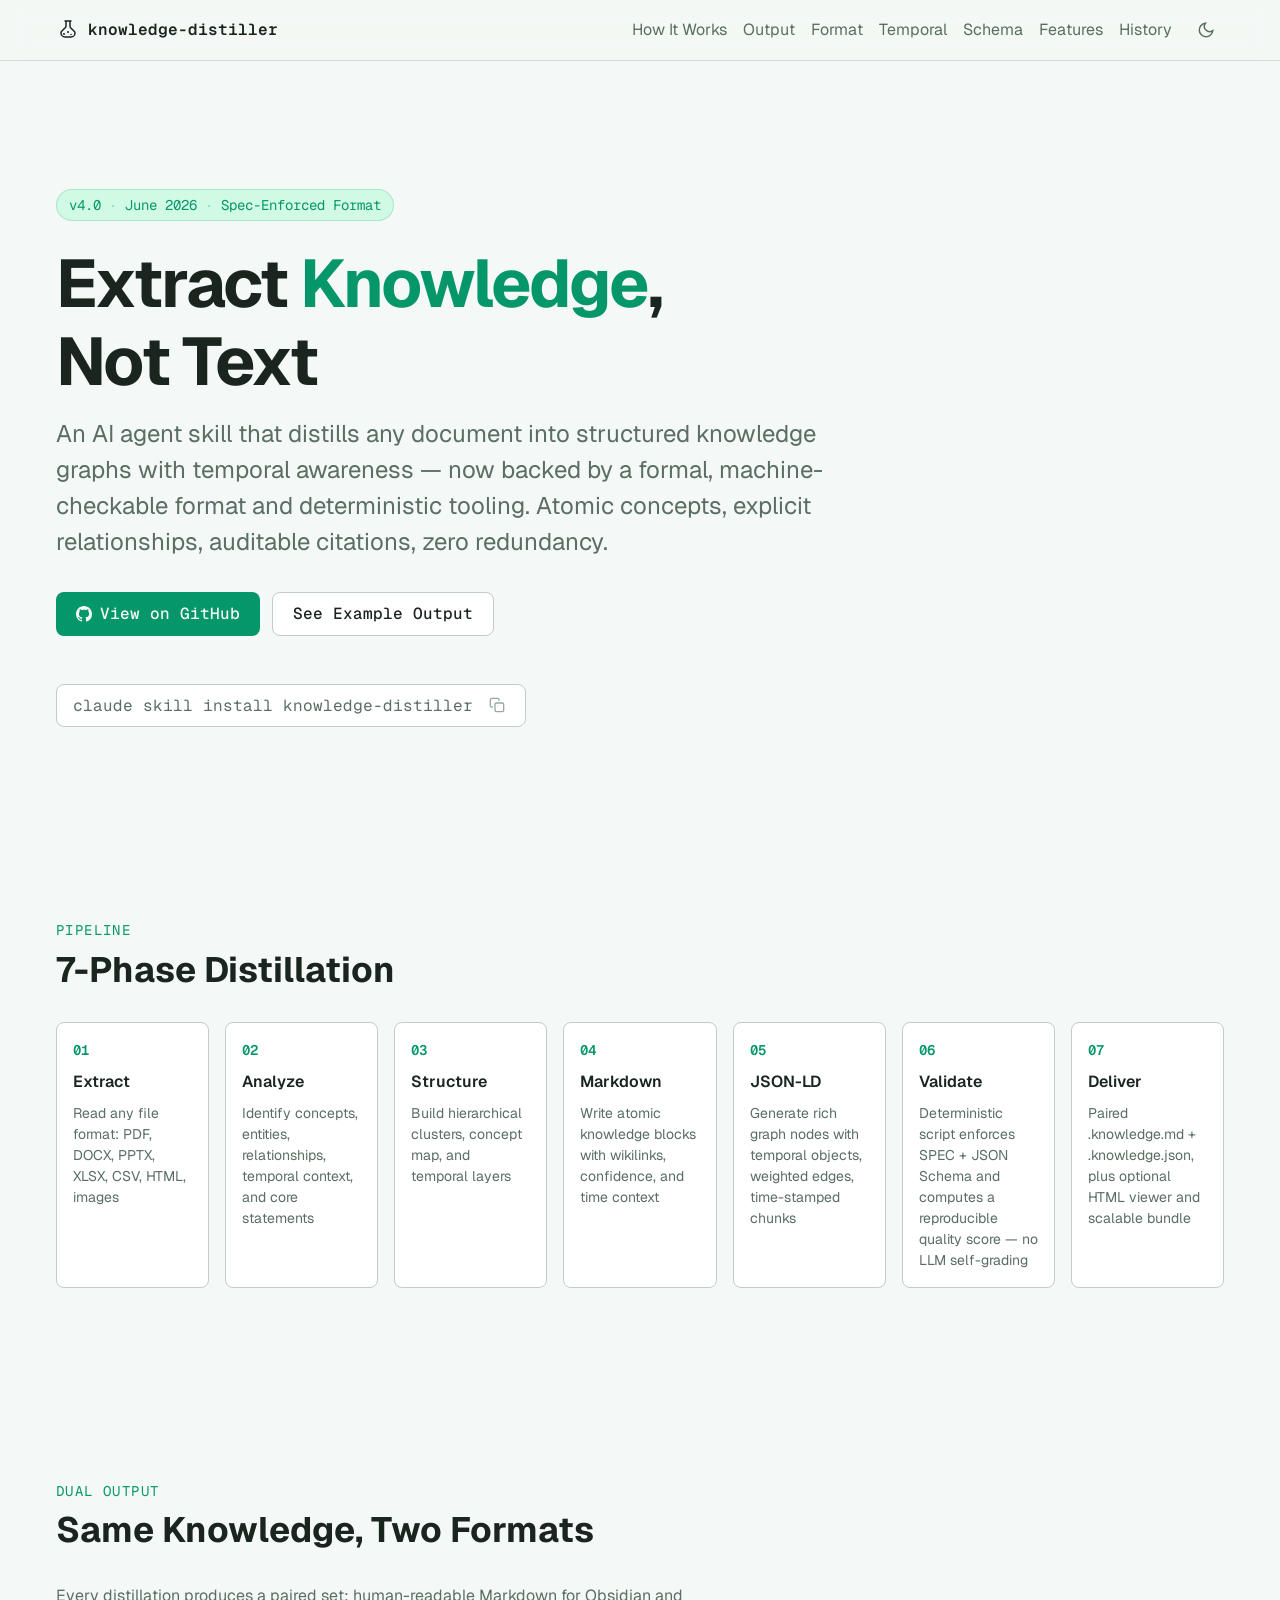
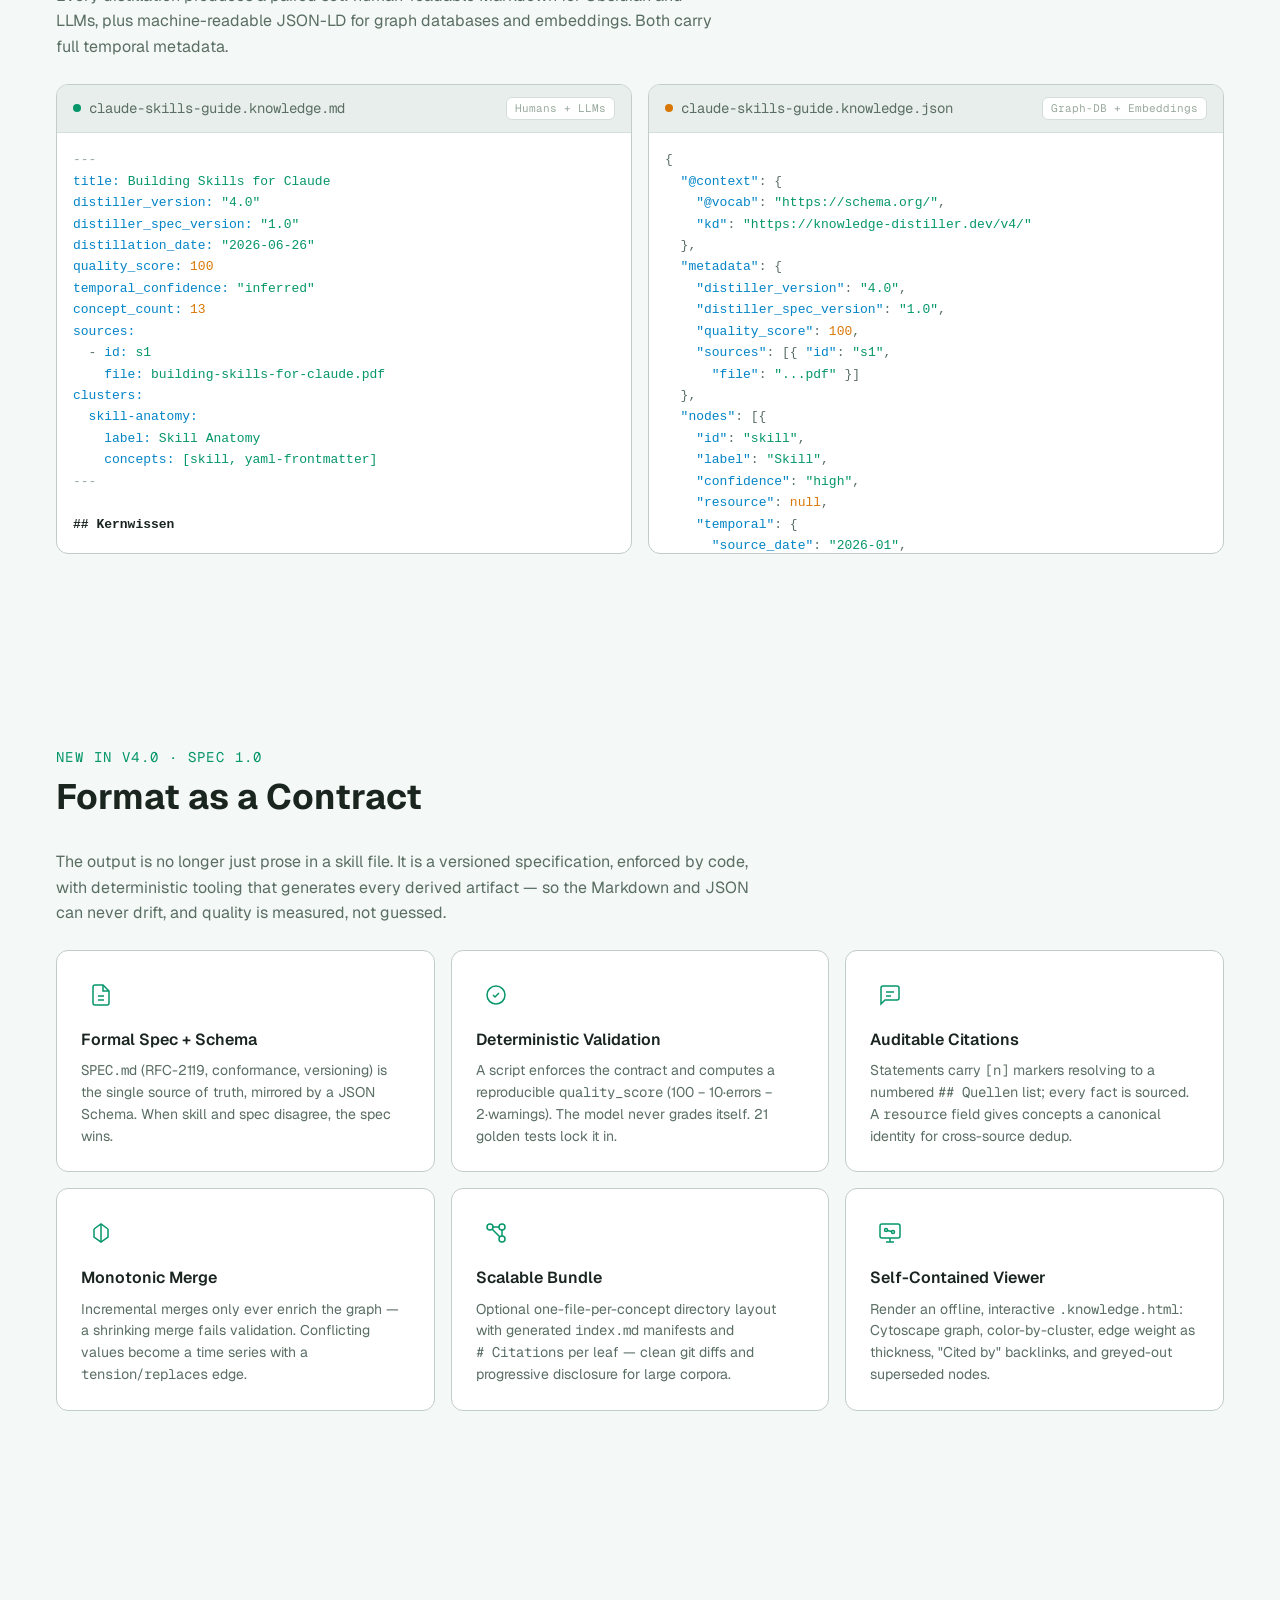
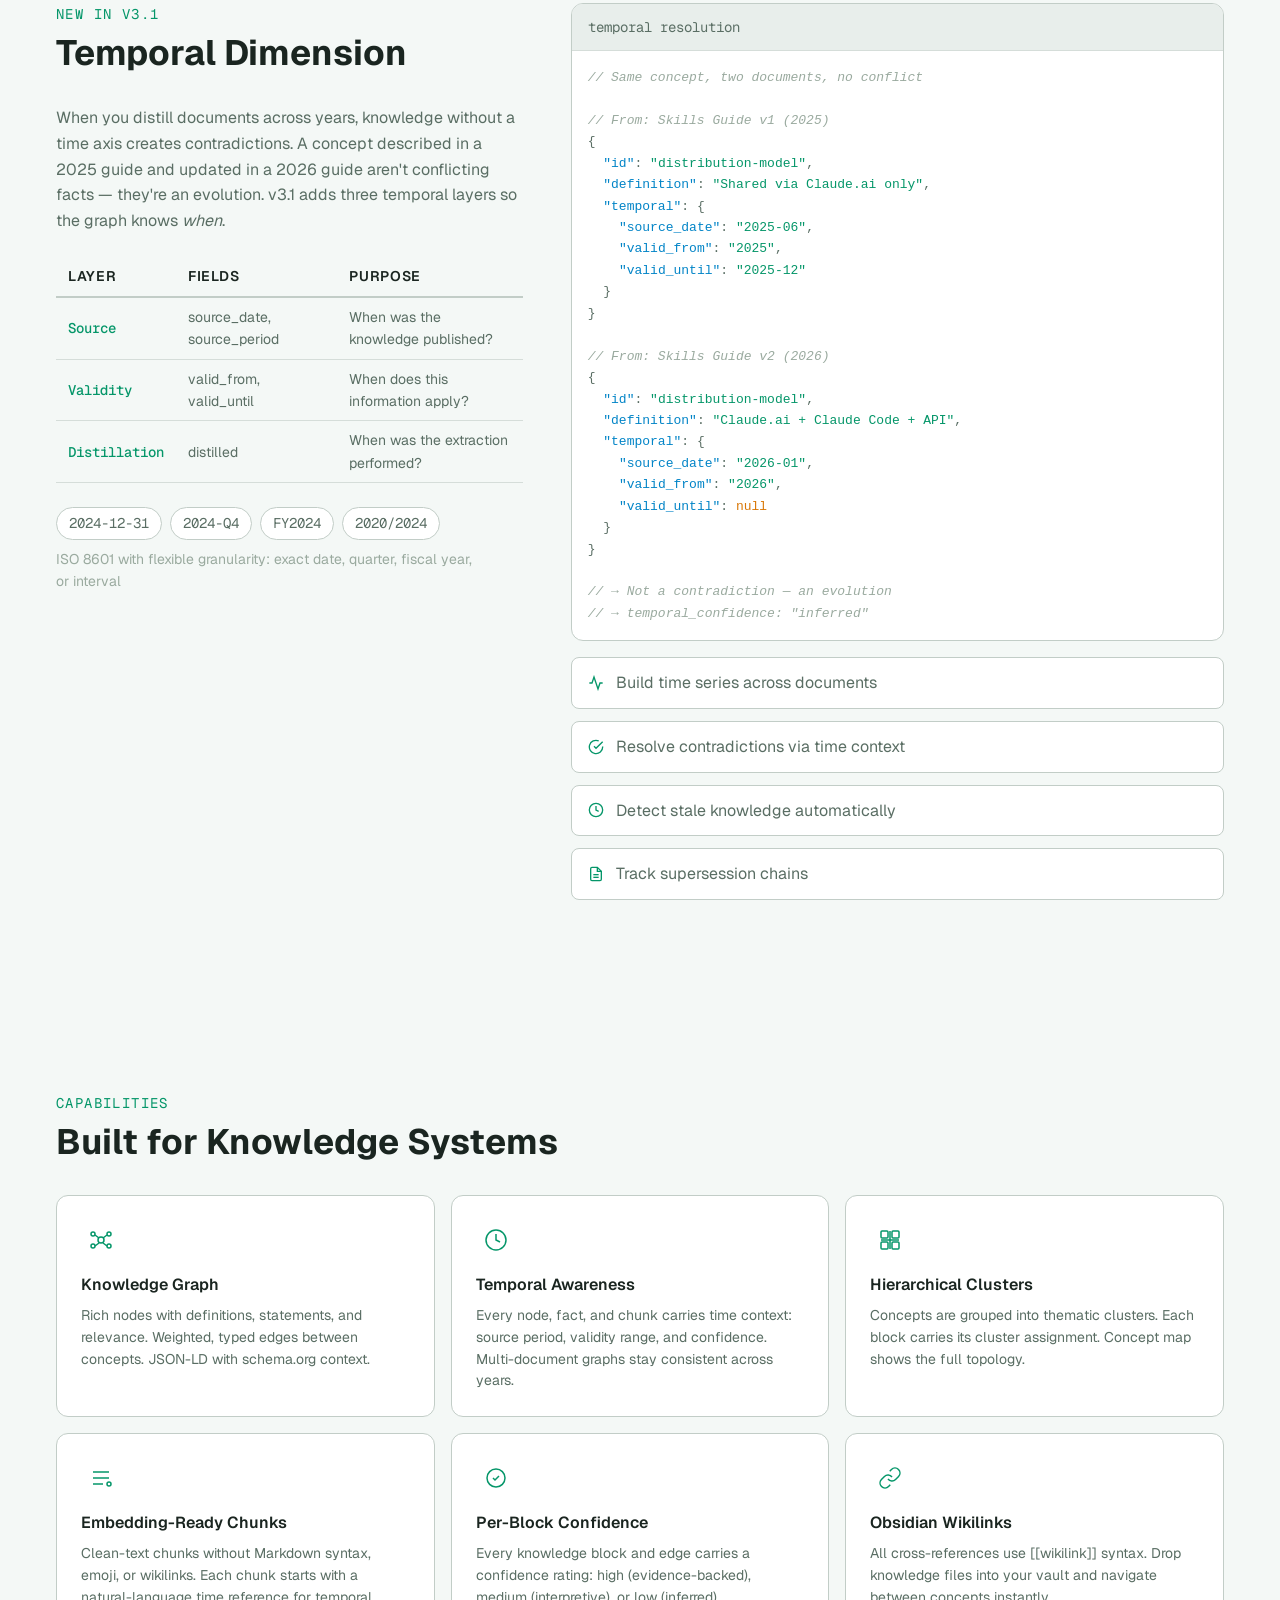
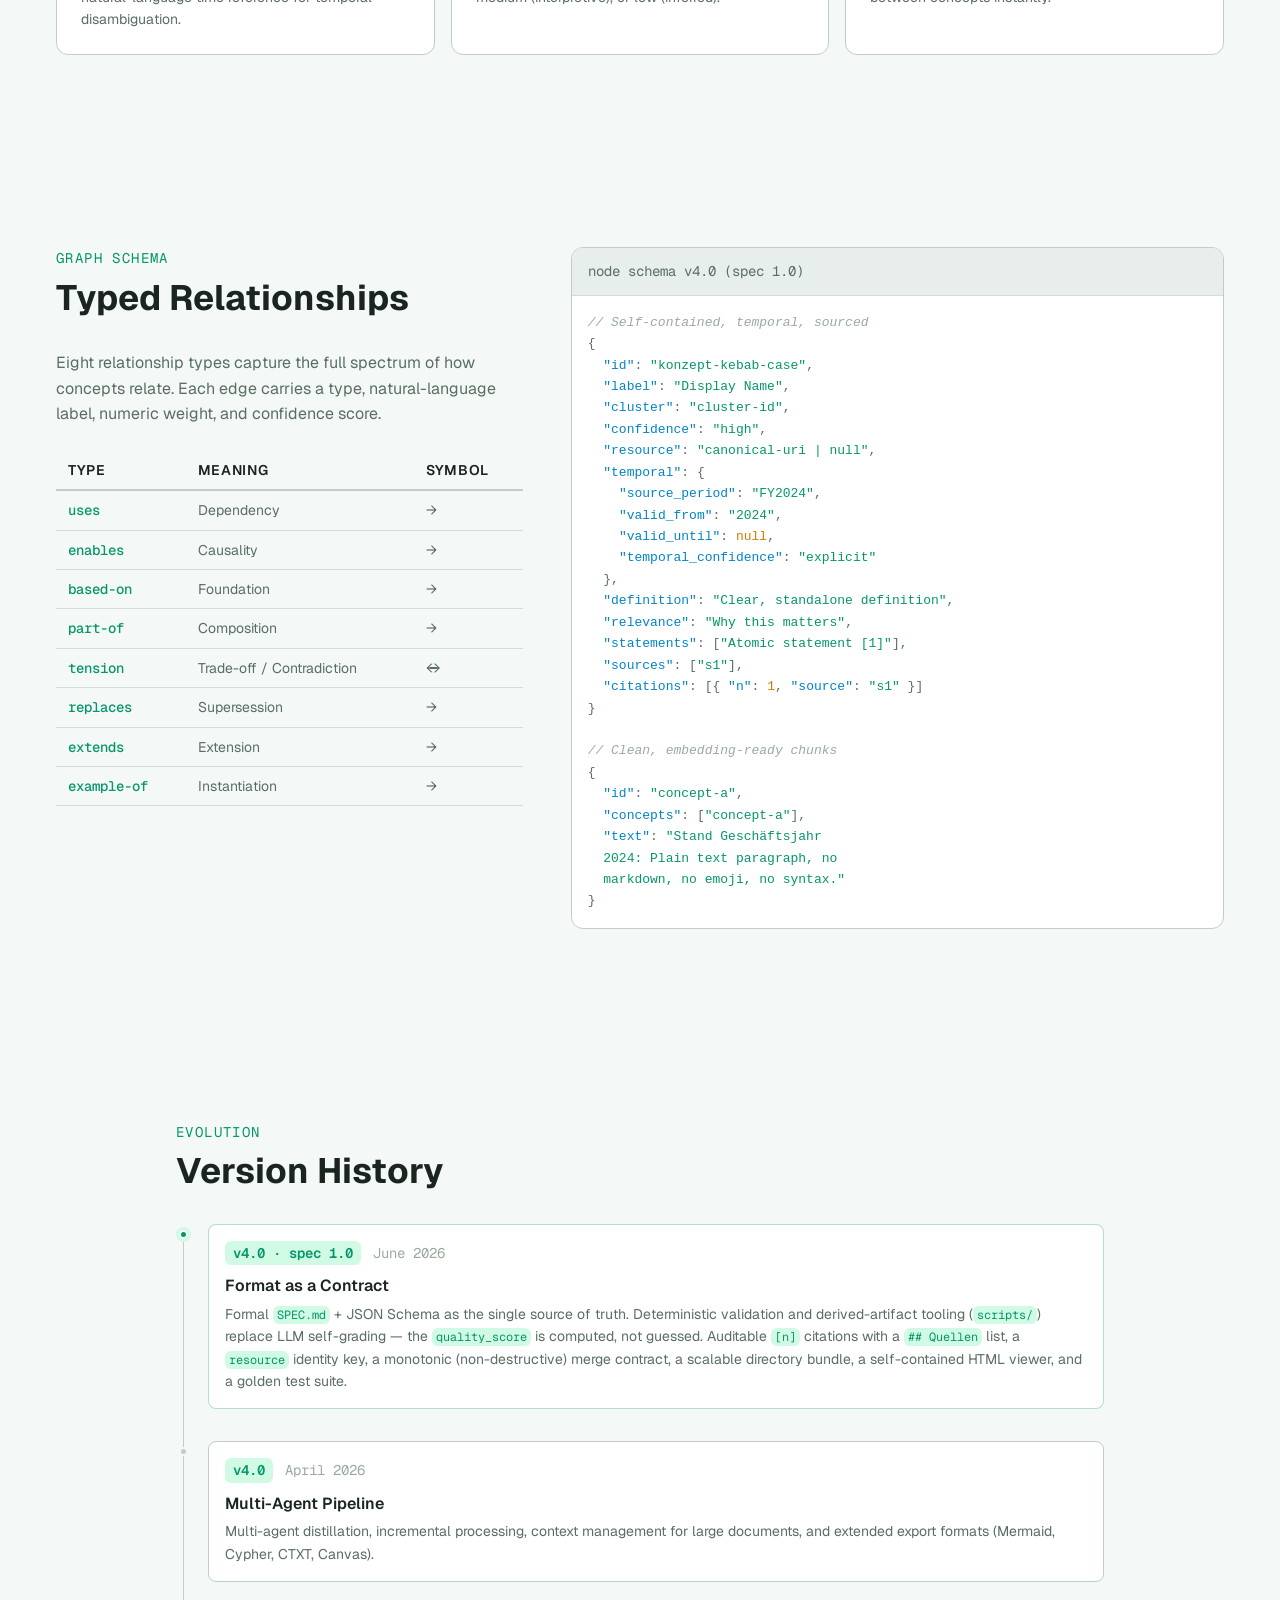
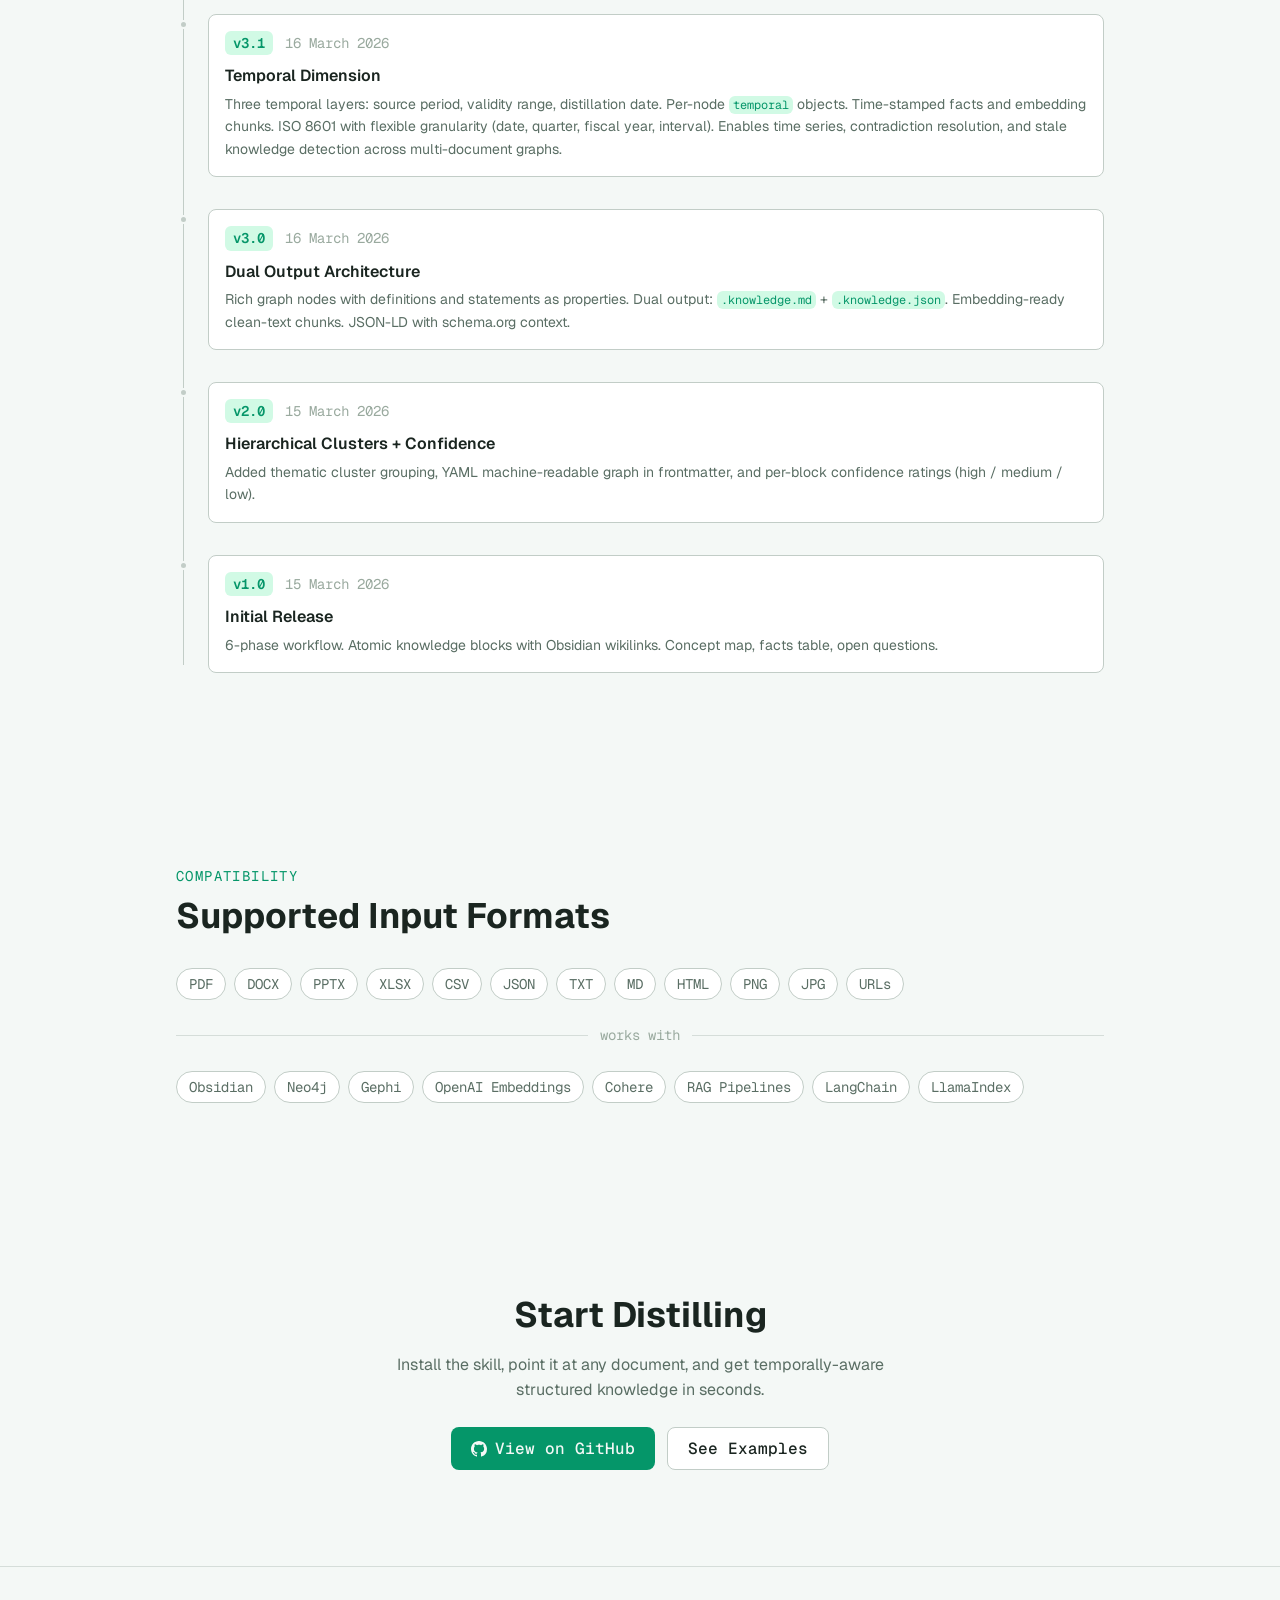
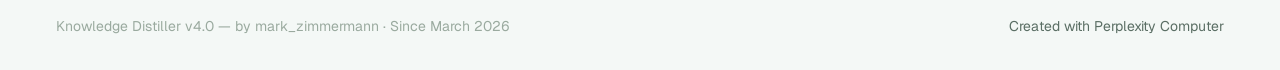
==== commit a42b56ed: "feat: Knowledge Distiller v4.0 (Spec 1.0) — formal spec, deterministic tooling, OKF-inspired hardeni" ====
--- a/index.html
+++ b/index.html
@@ -24,7 +24,7 @@
 <meta name="description" content="An AI agent skill that distills any document into structured knowledge graphs with temporal dimension. Dual output: human-readable Markdown + machine-readable JSON-LD. Built for Obsidian, RAG, Neo4j, and embeddings.">
 
 <!-- Open Graph -->
-<meta property="og:title" content="Knowledge Distiller v3.1">
+<meta property="og:title" content="Knowledge Distiller v4.0">
 <meta property="og:description" content="Distill documents into temporally-aware structured knowledge. Dual output: .knowledge.md + .knowledge.json">
 <meta property="og:type" content="website">
 
@@ -46,9 +46,9 @@
   "description": "AI agent skill that distills documents into temporally-aware structured knowledge graphs with dual Markdown + JSON-LD output.",
   "programmingLanguage": "Markdown",
   "codeRepository": "https://github.com/",
-  "version": "3.1",
+  "version": "4.0",
   "dateCreated": "2026-03-15",
-  "dateModified": "2026-03-16",
+  "dateModified": "2026-06-26",
   "creator": {
     "@type": "SoftwareApplication",
     "name": "Perplexity Computer",
@@ -76,6 +76,7 @@
     <nav class="header__nav">
       <a href="#how-it-works">How It Works</a>
       <a href="#output">Output</a>
+      <a href="#format">Format</a>
       <a href="#temporal">Temporal</a>
       <a href="#schema">Schema</a>
       <a href="#features">Features</a>
@@ -91,17 +92,18 @@
 <section class="hero">
   <div class="container">
     <div class="hero__badge">
-      <span>v3.1</span>
-      <span>March 2026</span>
-      <span>Temporal Knowledge</span>
+      <span>v4.0</span>
+      <span>June 2026</span>
+      <span>Spec-Enforced Format</span>
     </div>
     <h1 class="hero__title">
       Extract <span class="hero__accent">Knowledge</span>, Not&nbsp;Text
     </h1>
     <p class="hero__subtitle">
       An AI agent skill that distills any document into structured knowledge graphs
-      with temporal awareness.
-      Atomic concepts, explicit relationships, time context, zero redundancy.
+      with temporal awareness — now backed by a formal, machine-checkable format and
+      deterministic tooling. Atomic concepts, explicit relationships, auditable
+      citations, zero redundancy.
     </p>
     <div class="hero__actions">
       <a href="https://github.com/" target="_blank" rel="noopener noreferrer" class="btn btn--primary">
@@ -153,12 +155,12 @@
       <div class="pipeline__step">
         <span class="pipeline__number">06</span>
         <span class="pipeline__name">Validate</span>
-        <span class="pipeline__desc">Check JSON, node richness, temporal consistency, chunk time prefixes</span>
+        <span class="pipeline__desc">Deterministic script enforces SPEC + JSON Schema and computes a reproducible quality score — no LLM self-grading</span>
       </div>
       <div class="pipeline__step">
         <span class="pipeline__number">07</span>
         <span class="pipeline__name">Deliver</span>
-        <span class="pipeline__desc">Output paired .knowledge.md + .knowledge.json files</span>
+        <span class="pipeline__desc">Paired .knowledge.md + .knowledge.json, plus optional HTML viewer and scalable bundle</span>
       </div>
     </div>
   </div>
@@ -185,18 +187,19 @@
         <div class="output-card__body">
 <pre><span class="code-meta">---</span>
 <span class="code-key">title:</span> <span class="code-str">Building Skills for Claude</span>
-<span class="code-key">source_type:</span> <span class="code-str">PDF</span>
-<span class="code-key">source_date:</span> <span class="code-str">"2026-01"</span>
-<span class="code-key">source_period:</span> <span class="code-num">null</span>
+<span class="code-key">distiller_version:</span> <span class="code-str">"4.0"</span>
+<span class="code-key">distiller_spec_version:</span> <span class="code-str">"1.0"</span>
+<span class="code-key">distillation_date:</span> <span class="code-str">"2026-06-26"</span>
+<span class="code-key">quality_score:</span> <span class="code-num">100</span>
 <span class="code-key">temporal_confidence:</span> <span class="code-str">"inferred"</span>
-<span class="code-key">distilled:</span> <span class="code-str">"2026-03-16"</span>
-<span class="code-key">confidence:</span> <span class="code-str">high</span>
-<span class="code-key">companion:</span> <span class="code-str">claude-skills-guide.knowledge.json</span>
+<span class="code-key">concept_count:</span> <span class="code-num">13</span>
+<span class="code-key">sources:</span>
+  - <span class="code-key">id:</span> <span class="code-str">s1</span>
+    <span class="code-key">file:</span> <span class="code-str">building-skills-for-claude.pdf</span>
 <span class="code-key">clusters:</span>
-  - <span class="code-key">name:</span> <span class="code-str">Skill Anatomy</span>
-    <span class="code-key">concepts:</span> <span class="code-str">[Skill, SKILL.md, YAML Frontmatter]</span>
-  - <span class="code-key">name:</span> <span class="code-str">Design Principles</span>
-    <span class="code-key">concepts:</span> <span class="code-str">[Progressive Disclosure, Composability]</span>
+  <span class="code-key">skill-anatomy:</span>
+    <span class="code-key">label:</span> <span class="code-str">Skill Anatomy</span>
+    <span class="code-key">concepts:</span> <span class="code-str">[skill, yaml-frontmatter]</span>
 <span class="code-meta">---</span>
 
 <span class="code-heading">## Kernwissen</span>
@@ -212,9 +215,14 @@
 <span class="code-heading">**Zeitbezug:**</span> Valid from 2025 · Source: 2026-01
 
 <span class="code-heading">**Beziehungen:**</span>
-- Based on → <span class="code-link">[[SKILL.md]]</span>
 - Uses → <span class="code-link">[[Progressive Disclosure]]</span>
-- Enables → <span class="code-link">[[Workflow Patterns]]</span></pre>
+- Enables → <span class="code-link">[[Workflow Patterns]]</span>
+
+<span class="code-heading">**Kernaussagen:**</span>
+- SKILL.md is the only required file. <span class="code-link">[1]</span>
+
+<span class="code-heading">## Quellen</span>
+<span class="code-link">[1]</span> building-skills-for-claude.pdf — pdf, 2026-01</pre>
         </div>
       </div>
 
@@ -229,39 +237,100 @@
 <pre>{
   <span class="code-key">"@context"</span>: {
     <span class="code-key">"@vocab"</span>: <span class="code-str">"https://schema.org/"</span>,
-    <span class="code-key">"kd"</span>: <span class="code-str">"https://knowledge-distiller.dev/schema/"</span>
+    <span class="code-key">"kd"</span>: <span class="code-str">"https://knowledge-distiller.dev/v4/"</span>
   },
   <span class="code-key">"metadata"</span>: {
-    <span class="code-key">"source_date"</span>: <span class="code-str">"2026-01"</span>,
-    <span class="code-key">"source_period"</span>: <span class="code-num">null</span>,
-    <span class="code-key">"temporal_confidence"</span>: <span class="code-str">"inferred"</span>,
-    <span class="code-key">"schema_version"</span>: <span class="code-str">"3.1"</span>
+    <span class="code-key">"distiller_version"</span>: <span class="code-str">"4.0"</span>,
+    <span class="code-key">"distiller_spec_version"</span>: <span class="code-str">"1.0"</span>,
+    <span class="code-key">"quality_score"</span>: <span class="code-num">100</span>,
+    <span class="code-key">"sources"</span>: [{ <span class="code-key">"id"</span>: <span class="code-str">"s1"</span>,
+      <span class="code-key">"file"</span>: <span class="code-str">"...pdf"</span> }]
   },
   <span class="code-key">"nodes"</span>: [{
     <span class="code-key">"id"</span>: <span class="code-str">"skill"</span>,
     <span class="code-key">"label"</span>: <span class="code-str">"Skill"</span>,
     <span class="code-key">"confidence"</span>: <span class="code-str">"high"</span>,
+    <span class="code-key">"resource"</span>: <span class="code-num">null</span>,
     <span class="code-key">"temporal"</span>: {
       <span class="code-key">"source_date"</span>: <span class="code-str">"2026-01"</span>,
       <span class="code-key">"valid_from"</span>: <span class="code-str">"2025"</span>,
-      <span class="code-key">"valid_until"</span>: <span class="code-num">null</span>,
       <span class="code-key">"temporal_confidence"</span>: <span class="code-str">"inferred"</span>
     },
     <span class="code-key">"definition"</span>: <span class="code-str">"A folder-based instruction
   package for Claude..."</span>,
     <span class="code-key">"statements"</span>: [<span class="code-str">"SKILL.md is the
-  only required file"</span>]
+  only required file. [1]"</span>],
+    <span class="code-key">"sources"</span>: [<span class="code-str">"s1"</span>],
+    <span class="code-key">"citations"</span>: [{ <span class="code-key">"n"</span>: <span class="code-num">1</span>,
+      <span class="code-key">"source"</span>: <span class="code-str">"s1"</span> }]
   }],
   <span class="code-key">"chunks"</span>: [{
     <span class="code-key">"id"</span>: <span class="code-str">"skill"</span>,
-    <span class="code-key">"source_period"</span>: <span class="code-num">null</span>,
-    <span class="code-key">"embedding_text"</span>: <span class="code-str">"As of early 2026:
+    <span class="code-key">"concepts"</span>: [<span class="code-str">"skill"</span>],
+    <span class="code-key">"text"</span>: <span class="code-str">"As of early 2026:
   A skill is a folder-based instruction
   package that teaches Claude how to
   handle specific task types."</span>
   }]
 }</pre>
         </div>
+      </div>
+    </div>
+  </div>
+</section>
+
+<!-- ===== Format as a Contract (NEW v4.0) ===== -->
+<section id="format" class="section fade-in">
+  <div class="container">
+    <div class="section__label">New in v4.0 · Spec 1.0</div>
+    <h2 class="section__title">Format as a Contract</h2>
+    <p style="color: var(--color-text-muted); margin-bottom: var(--space-6); max-width: 64ch; font-size: var(--text-sm); line-height: 1.6;">
+      The output is no longer just prose in a skill file. It is a versioned specification,
+      enforced by code, with deterministic tooling that generates every derived artifact —
+      so the Markdown and JSON can never drift, and quality is measured, not guessed.
+    </p>
+    <div class="features-grid">
+      <div class="feature-card">
+        <div class="feature-card__icon">
+          <svg width="24" height="24" viewBox="0 0 24 24" fill="none" stroke="currentColor" stroke-width="1.5"><path d="M14 2H6a2 2 0 0 0-2 2v16a2 2 0 0 0 2 2h12a2 2 0 0 0 2-2V8z"/><path d="M14 2v6h6"/><path d="M9 13h6M9 17h6"/></svg>
+        </div>
+        <div class="feature-card__title">Formal Spec + Schema</div>
+        <div class="feature-card__desc"><code>SPEC.md</code> (RFC-2119, conformance, versioning) is the single source of truth, mirrored by a JSON Schema. When skill and spec disagree, the spec wins.</div>
+      </div>
+      <div class="feature-card">
+        <div class="feature-card__icon">
+          <svg width="24" height="24" viewBox="0 0 24 24" fill="none" stroke="currentColor" stroke-width="1.5"><path d="M9 12l2 2 4-4"/><path d="M21 12a9 9 0 1 1-18 0 9 9 0 0 1 18 0z"/></svg>
+        </div>
+        <div class="feature-card__title">Deterministic Validation</div>
+        <div class="feature-card__desc">A script enforces the contract and computes a reproducible <code>quality_score</code> (100 − 10·errors − 2·warnings). The model never grades itself. 21 golden tests lock it in.</div>
+      </div>
+      <div class="feature-card">
+        <div class="feature-card__icon">
+          <svg width="24" height="24" viewBox="0 0 24 24" fill="none" stroke="currentColor" stroke-width="1.5"><path d="M21 15a2 2 0 0 1-2 2H7l-4 4V5a2 2 0 0 1 2-2h14a2 2 0 0 1 2 2z"/><path d="M8 9h8M8 13h5"/></svg>
+        </div>
+        <div class="feature-card__title">Auditable Citations</div>
+        <div class="feature-card__desc">Statements carry <code>[n]</code> markers resolving to a numbered <code>## Quellen</code> list; every fact is sourced. A <code>resource</code> field gives concepts a canonical identity for cross-source dedup.</div>
+      </div>
+      <div class="feature-card">
+        <div class="feature-card__icon">
+          <svg width="24" height="24" viewBox="0 0 24 24" fill="none" stroke="currentColor" stroke-width="1.5"><path d="M12 3v18"/><path d="M5 8l7-5 7 5"/><path d="M5 8v8l7 5 7-5V8"/></svg>
+        </div>
+        <div class="feature-card__title">Monotonic Merge</div>
+        <div class="feature-card__desc">Incremental merges only ever enrich the graph — a shrinking merge fails validation. Conflicting values become a time series with a <code>tension</code>/<code>replaces</code> edge.</div>
+      </div>
+      <div class="feature-card">
+        <div class="feature-card__icon">
+          <svg width="24" height="24" viewBox="0 0 24 24" fill="none" stroke="currentColor" stroke-width="1.5"><circle cx="6" cy="6" r="3"/><circle cx="18" cy="18" r="3"/><circle cx="18" cy="6" r="3"/><path d="M9 6h6M18 9v6M8.5 8.5l7 7"/></svg>
+        </div>
+        <div class="feature-card__title">Scalable Bundle</div>
+        <div class="feature-card__desc">Optional one-file-per-concept directory layout with generated <code>index.md</code> manifests and <code>#&nbsp;Citations</code> per leaf — clean git diffs and progressive disclosure for large corpora.</div>
+      </div>
+      <div class="feature-card">
+        <div class="feature-card__icon">
+          <svg width="24" height="24" viewBox="0 0 24 24" fill="none" stroke="currentColor" stroke-width="1.5"><rect x="2" y="3" width="20" height="14" rx="2"/><path d="M8 21h8M12 17v4"/><circle cx="8" cy="9" r="1.5"/><circle cx="15" cy="11" r="1.5"/><path d="M9.3 9.6l4.4 1"/></svg>
+        </div>
+        <div class="feature-card__title">Self-Contained Viewer</div>
+        <div class="feature-card__desc">Render an offline, interactive <code>.knowledge.html</code>: Cytoscape graph, color-by-cluster, edge weight as thickness, "Cited by" backlinks, and greyed-out superseded nodes.</div>
       </div>
     </div>
   </div>
@@ -453,15 +522,16 @@
       <div>
         <div class="schema-block">
           <div class="schema-block__header">
-            <span>node schema v3.1</span>
+            <span>node schema v4.0 (spec 1.0)</span>
           </div>
           <div class="schema-block__body">
-<pre><span class="code-comment">// Each node is self-contained + temporal</span>
+<pre><span class="code-comment">// Self-contained, temporal, sourced</span>
 {
   <span class="code-key">"id"</span>: <span class="code-str">"konzept-kebab-case"</span>,
   <span class="code-key">"label"</span>: <span class="code-str">"Display Name"</span>,
   <span class="code-key">"cluster"</span>: <span class="code-str">"cluster-id"</span>,
   <span class="code-key">"confidence"</span>: <span class="code-str">"high"</span>,
+  <span class="code-key">"resource"</span>: <span class="code-str">"canonical-uri | null"</span>,
   <span class="code-key">"temporal"</span>: {
     <span class="code-key">"source_period"</span>: <span class="code-str">"FY2024"</span>,
     <span class="code-key">"valid_from"</span>: <span class="code-str">"2024"</span>,
@@ -470,17 +540,16 @@
   },
   <span class="code-key">"definition"</span>: <span class="code-str">"Clear, standalone definition"</span>,
   <span class="code-key">"relevance"</span>: <span class="code-str">"Why this matters"</span>,
-  <span class="code-key">"statements"</span>: [
-    <span class="code-str">"Atomic statement 1"</span>,
-    <span class="code-str">"Atomic statement 2"</span>
-  ]
+  <span class="code-key">"statements"</span>: [<span class="code-str">"Atomic statement [1]"</span>],
+  <span class="code-key">"sources"</span>: [<span class="code-str">"s1"</span>],
+  <span class="code-key">"citations"</span>: [{ <span class="code-key">"n"</span>: <span class="code-num">1</span>, <span class="code-key">"source"</span>: <span class="code-str">"s1"</span> }]
 }
 
-<span class="code-comment">// Time-stamped embedding chunks</span>
+<span class="code-comment">// Clean, embedding-ready chunks</span>
 {
   <span class="code-key">"id"</span>: <span class="code-str">"concept-a"</span>,
-  <span class="code-key">"source_period"</span>: <span class="code-str">"FY2024"</span>,
-  <span class="code-key">"embedding_text"</span>: <span class="code-str">"Stand Geschäftsjahr
+  <span class="code-key">"concepts"</span>: [<span class="code-str">"concept-a"</span>],
+  <span class="code-key">"text"</span>: <span class="code-str">"Stand Geschäftsjahr
   2024: Plain text paragraph, no
   markdown, no emoji, no syntax."</span>
 }</pre>
@@ -498,6 +567,38 @@
     <h2 class="section__title">Version History</h2>
     <div class="timeline">
       <div class="timeline__item timeline__item--active">
+        <div class="timeline__marker"></div>
+        <div class="timeline__content">
+          <div class="timeline__header">
+            <span class="timeline__version">v4.0 · spec 1.0</span>
+            <time class="timeline__date" datetime="2026-06-26">June 2026</time>
+          </div>
+          <div class="timeline__title">Format as a Contract</div>
+          <div class="timeline__desc">
+            Formal <code>SPEC.md</code> + JSON Schema as the single source of truth.
+            Deterministic validation and derived-artifact tooling (<code>scripts/</code>) replace
+            LLM self-grading — the <code>quality_score</code> is computed, not guessed.
+            Auditable <code>[n]</code> citations with a <code>## Quellen</code> list, a <code>resource</code>
+            identity key, a monotonic (non-destructive) merge contract, a scalable directory
+            bundle, a self-contained HTML viewer, and a golden test suite.
+          </div>
+        </div>
+      </div>
+      <div class="timeline__item">
+        <div class="timeline__marker"></div>
+        <div class="timeline__content">
+          <div class="timeline__header">
+            <span class="timeline__version">v4.0</span>
+            <time class="timeline__date" datetime="2026-04-01">April 2026</time>
+          </div>
+          <div class="timeline__title">Multi-Agent Pipeline</div>
+          <div class="timeline__desc">
+            Multi-agent distillation, incremental processing, context management for large
+            documents, and extended export formats (Mermaid, Cypher, CTXT, Canvas).
+          </div>
+        </div>
+      </div>
+      <div class="timeline__item">
         <div class="timeline__marker"></div>
         <div class="timeline__content">
           <div class="timeline__header">
@@ -616,7 +717,7 @@
 <footer class="footer">
   <div class="container footer__inner">
     <div class="footer__text">
-      Knowledge Distiller v3.1 — by mark_zimmermann &middot; Since March 2026
+      Knowledge Distiller v4.0 — by mark_zimmermann &middot; Since March 2026
     </div>
     <div class="footer__links">
       <a href="https://www.perplexity.ai/computer" target="_blank" rel="noopener noreferrer">Created with Perplexity Computer</a>
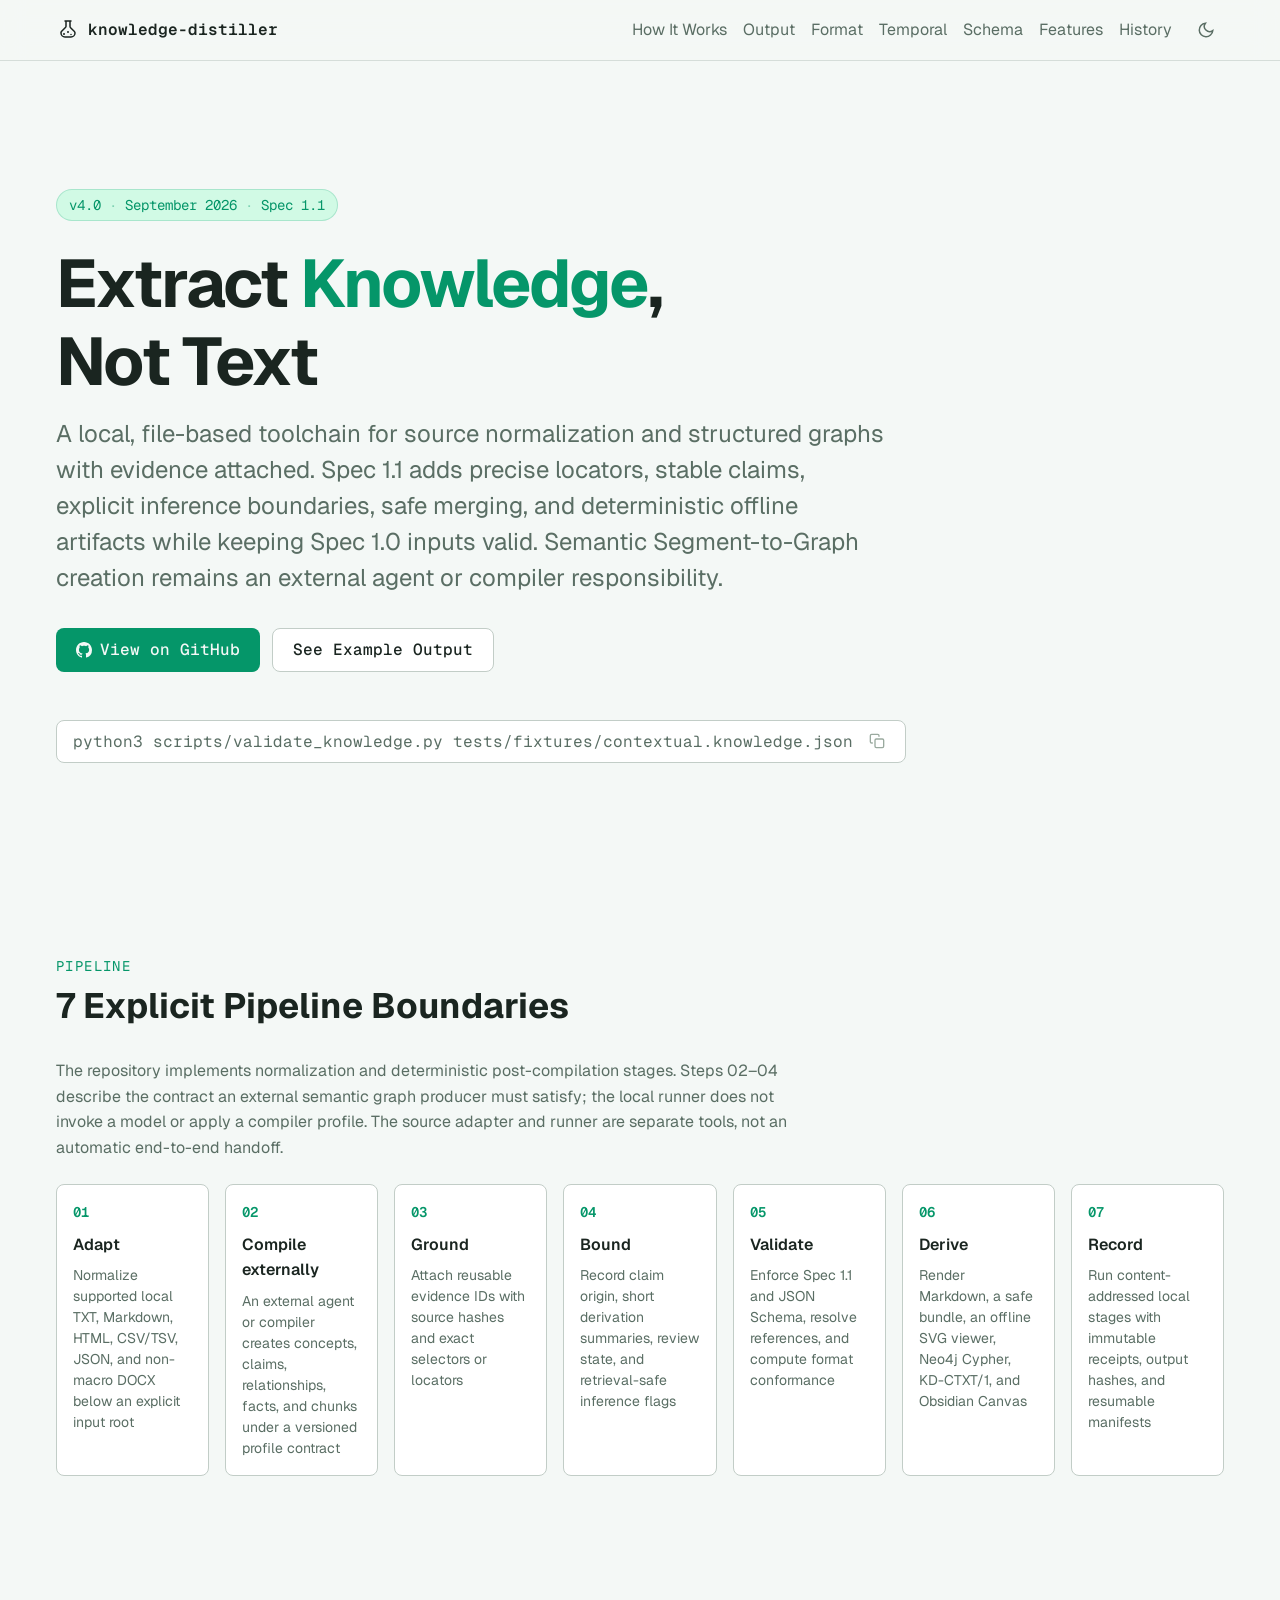
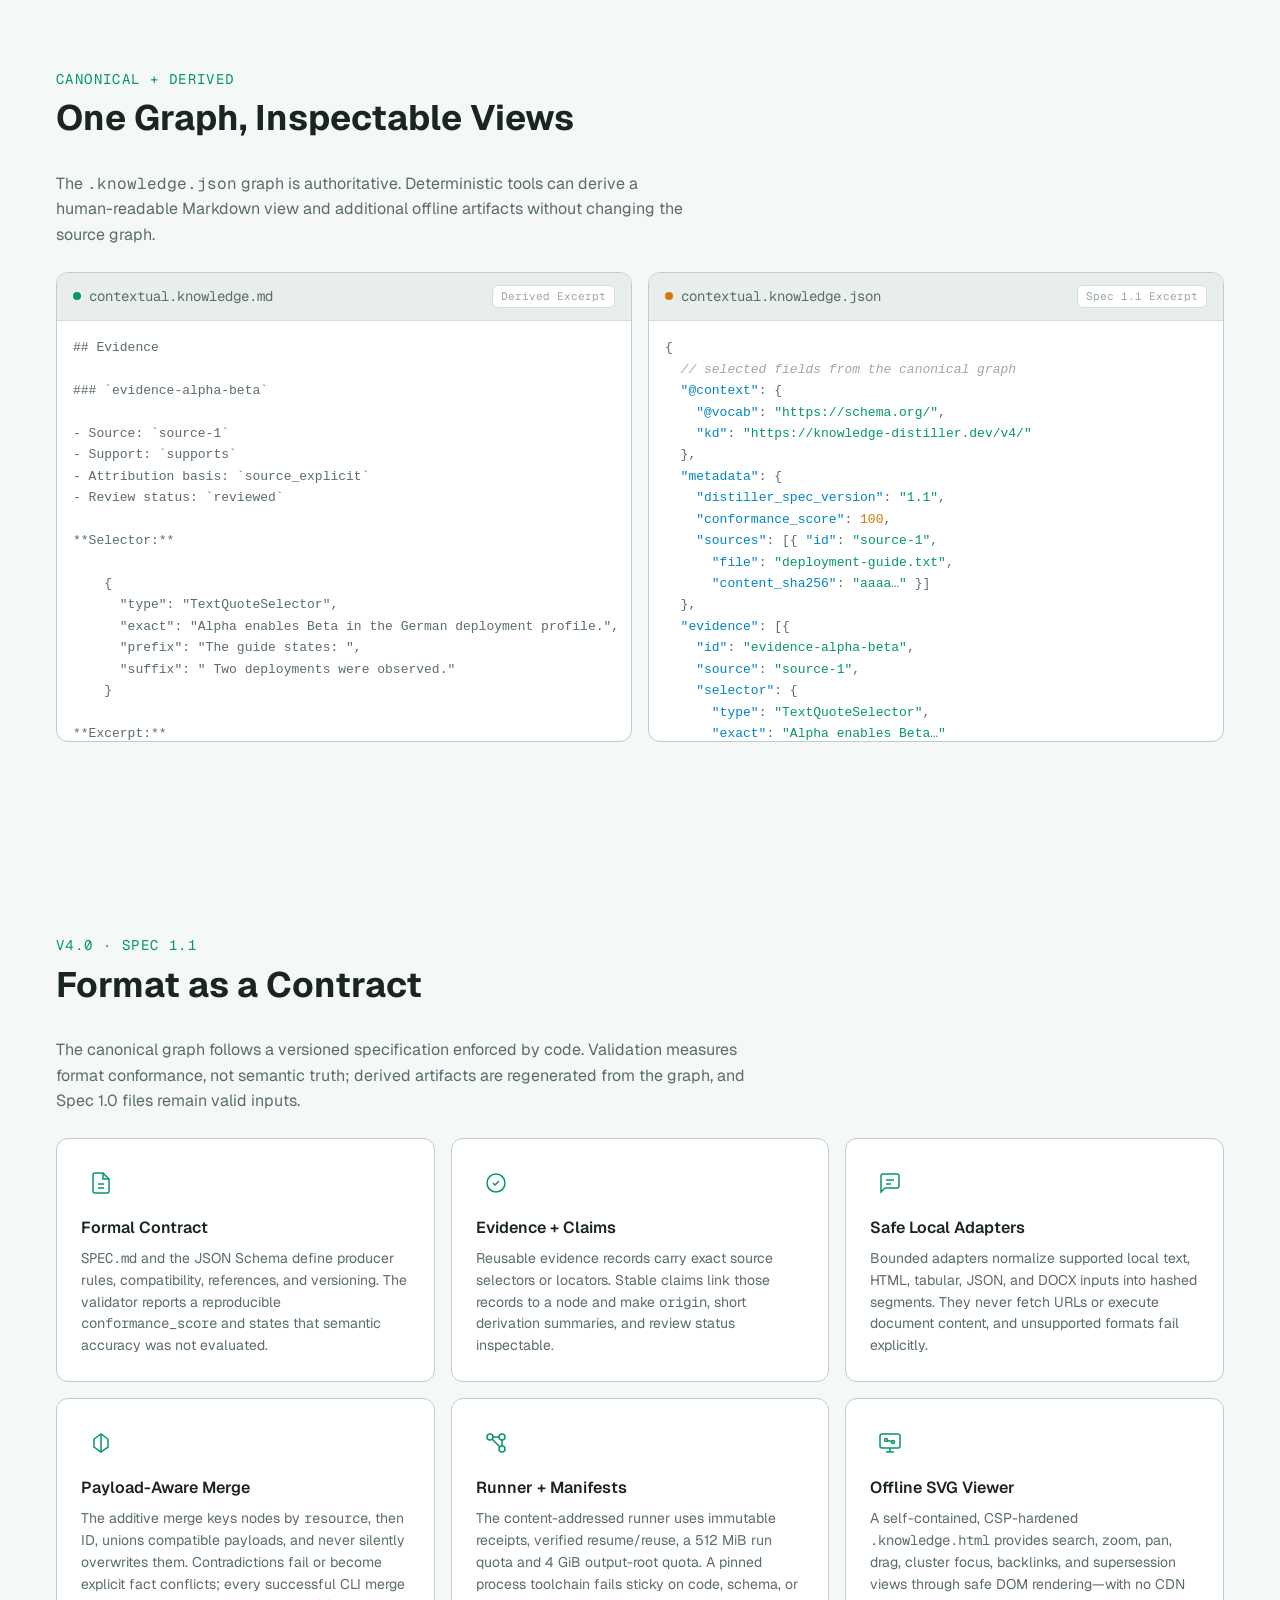
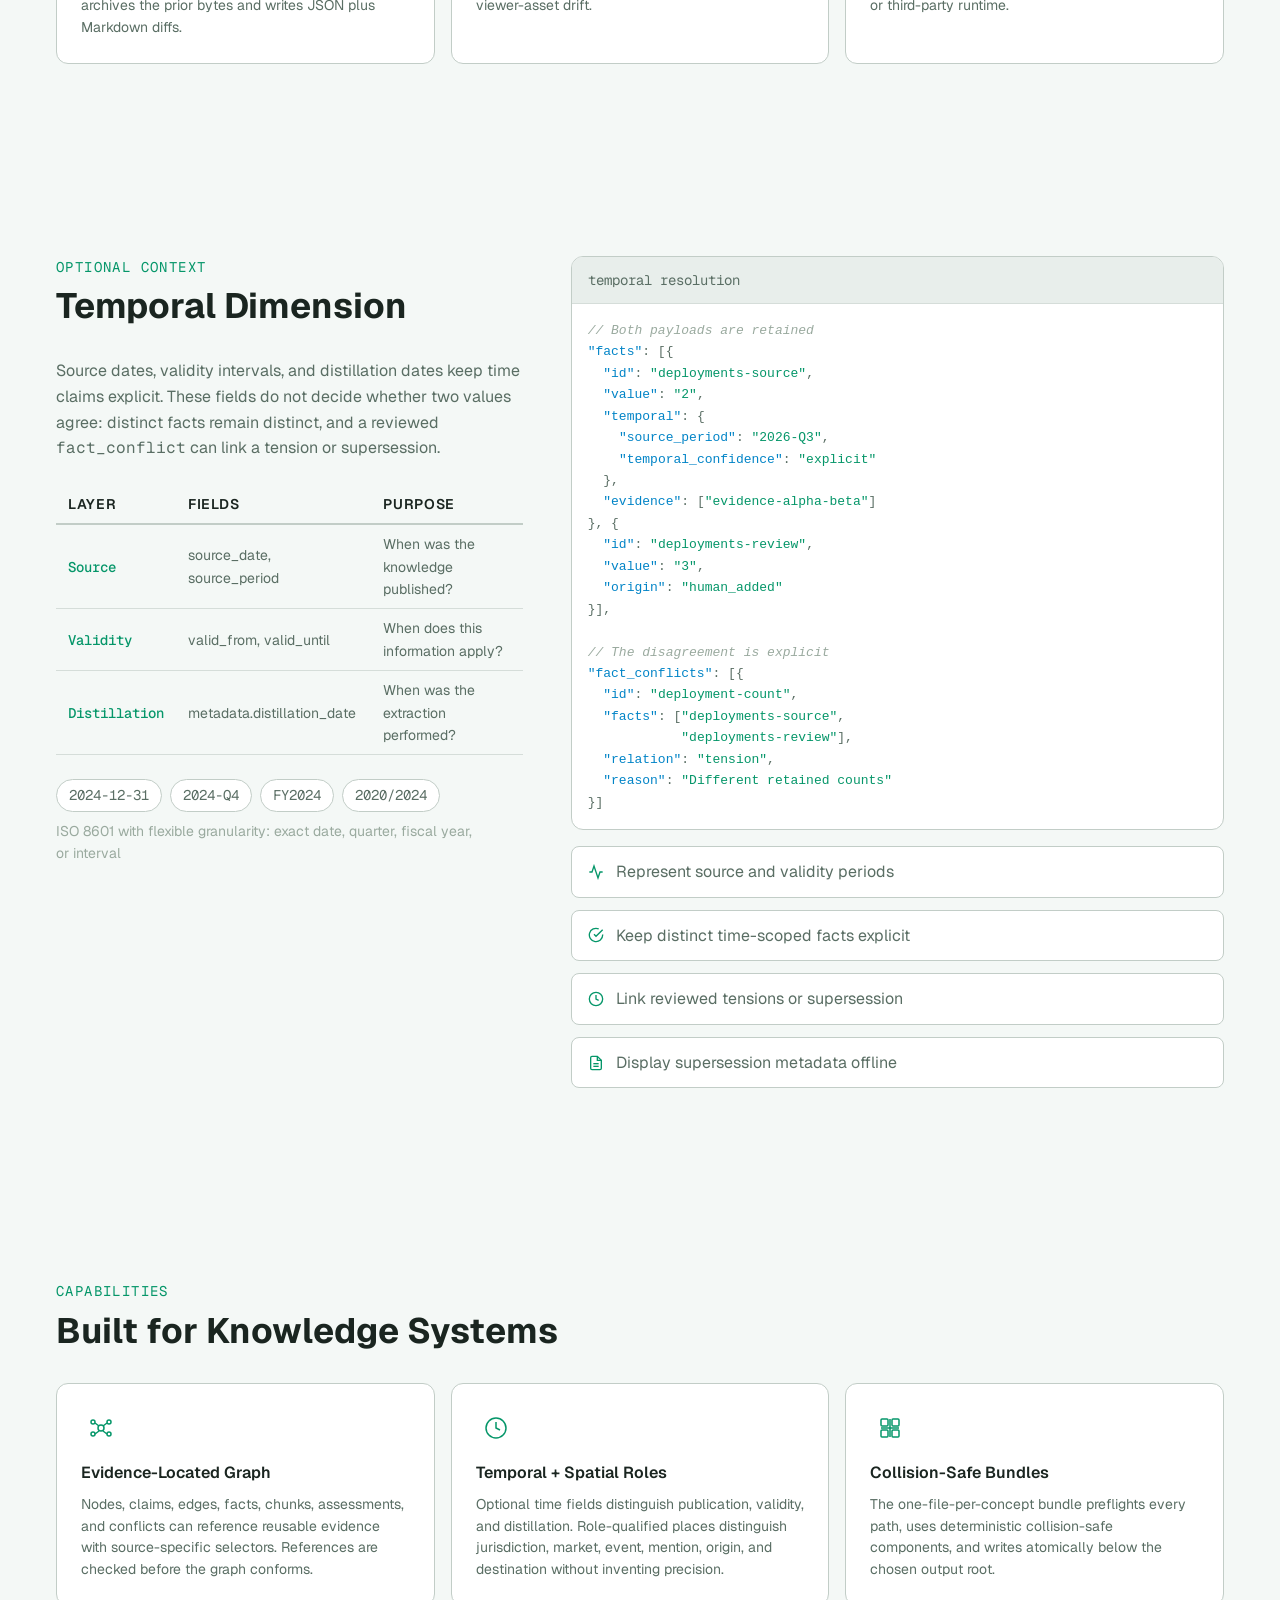
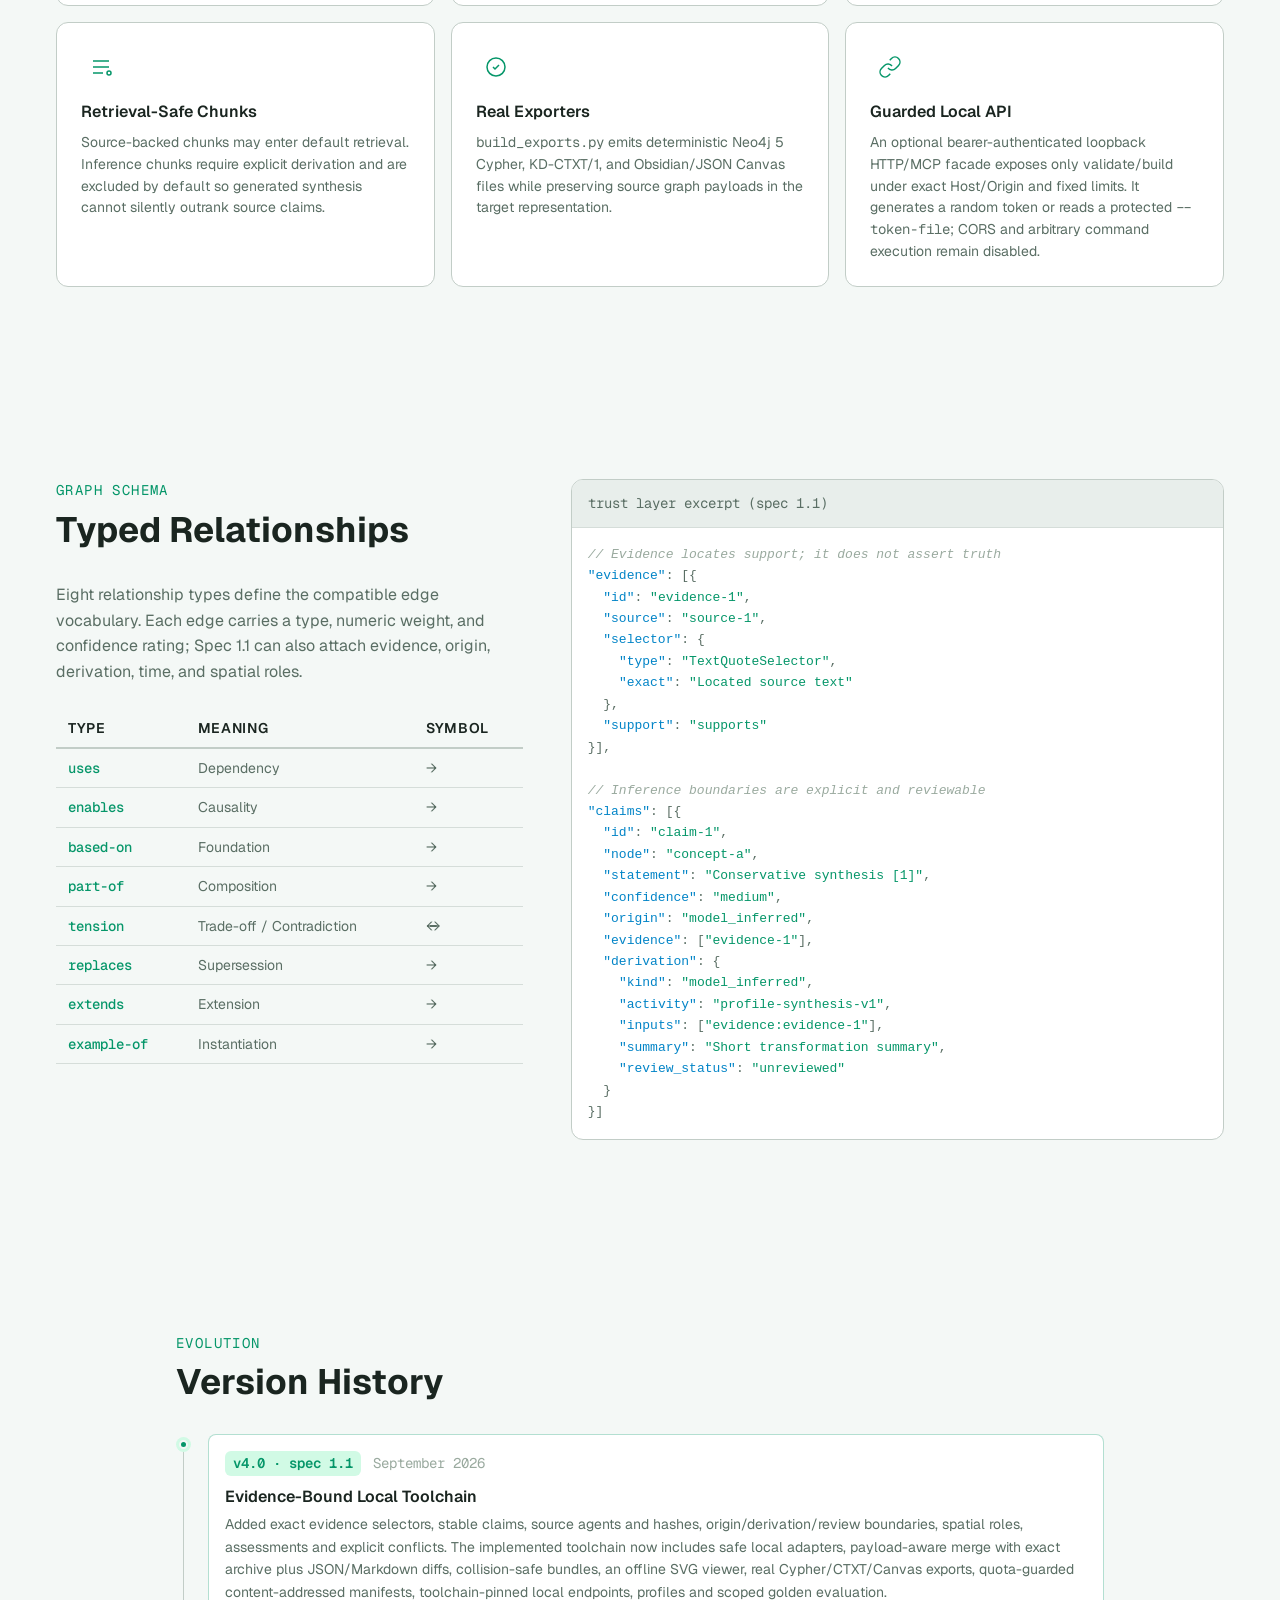
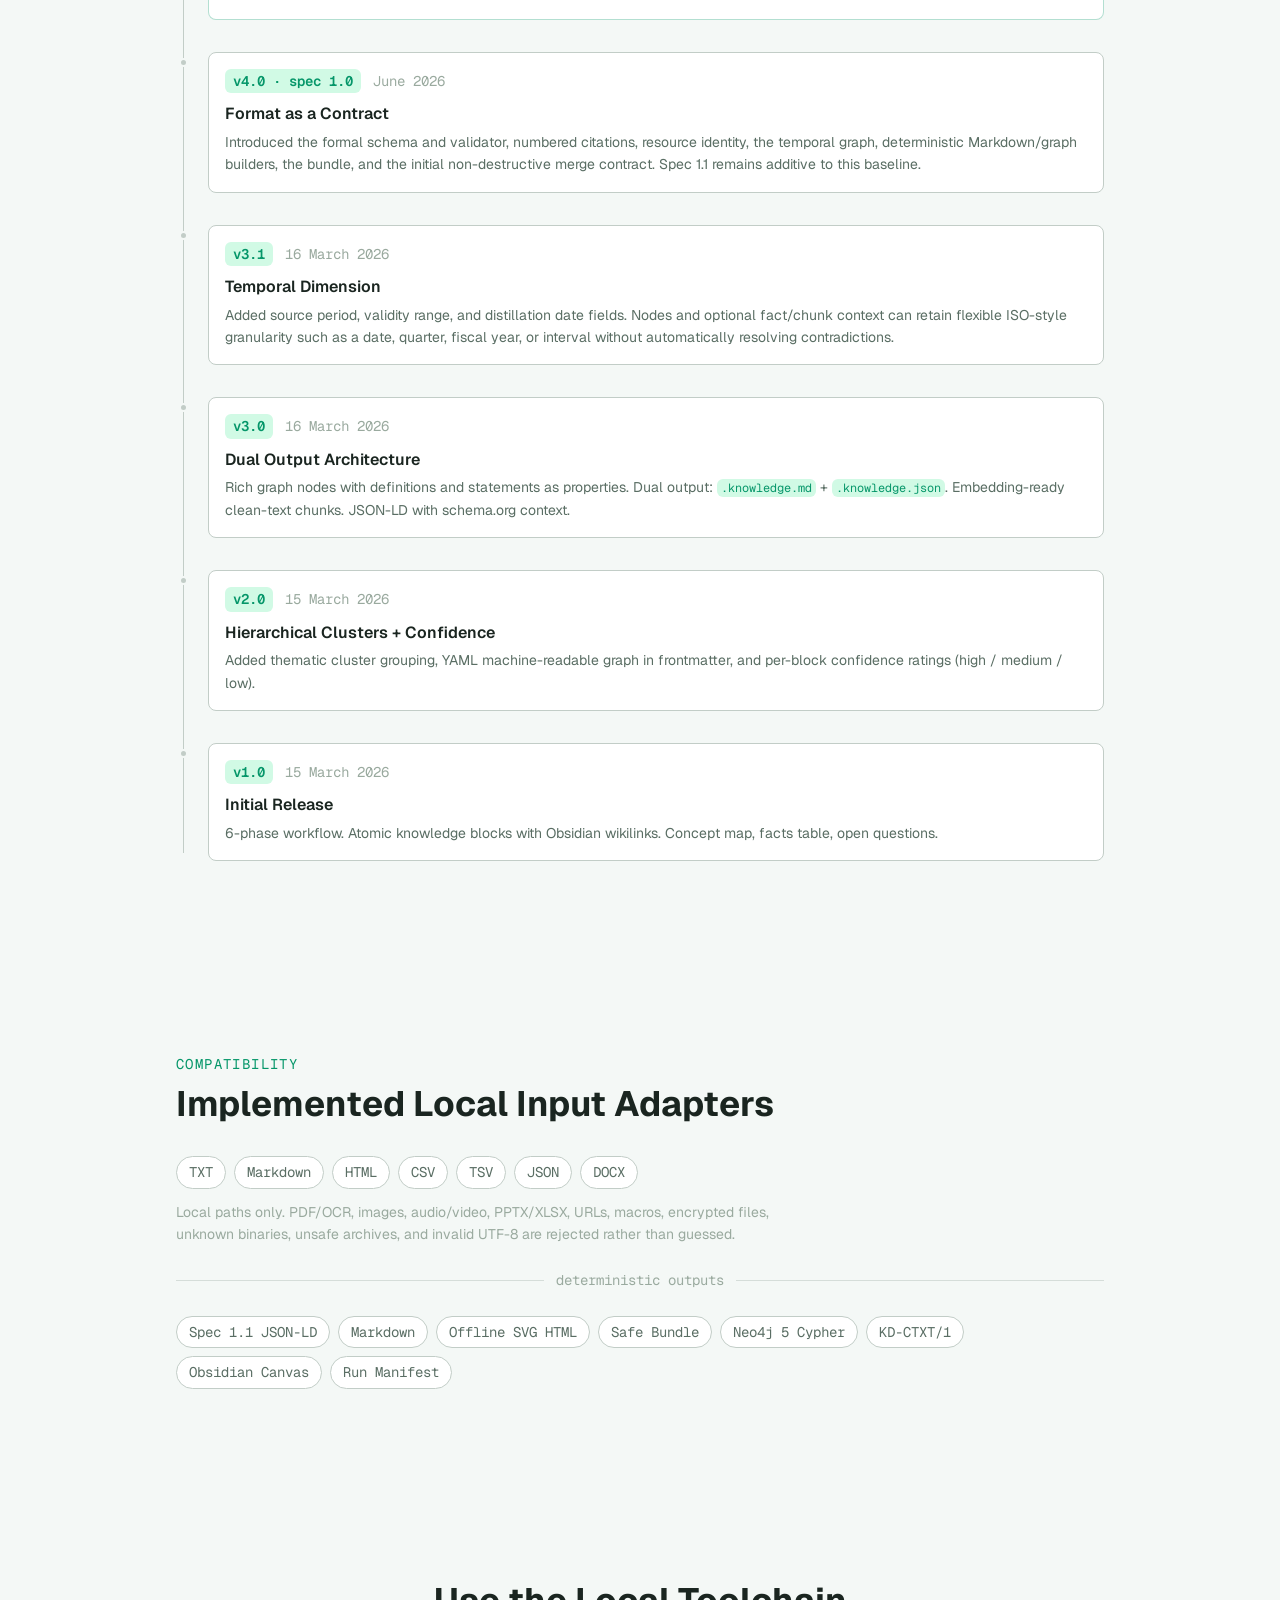
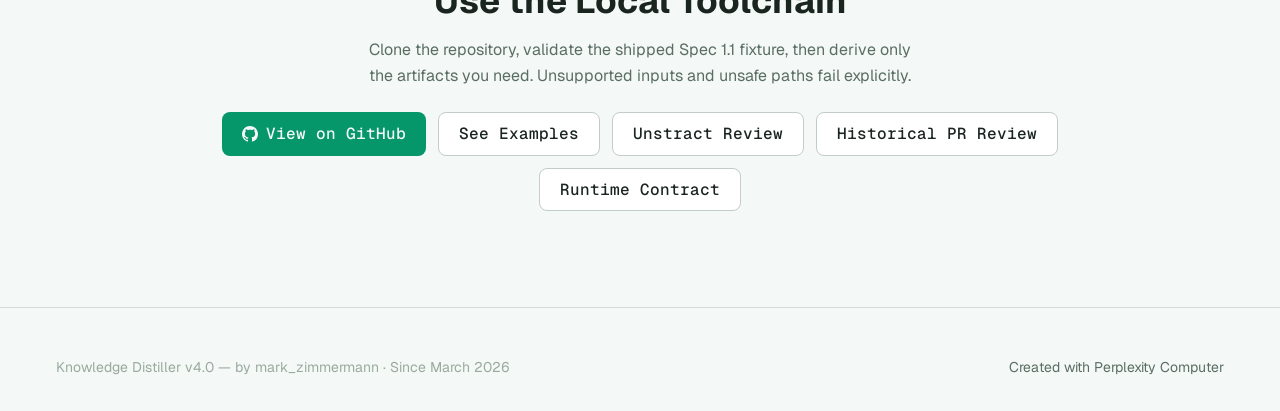
==== commit d6c1bf0b: "feat: harden the evidence-first Knowledge Distiller pipeline" ====
--- a/index.html
+++ b/index.html
@@ -21,11 +21,11 @@
 <meta charset="UTF-8">
 <meta name="viewport" content="width=device-width, initial-scale=1.0">
 <title>Knowledge Distiller — Extract Knowledge, Not Text</title>
-<meta name="description" content="An AI agent skill that distills any document into structured knowledge graphs with temporal dimension. Dual output: human-readable Markdown + machine-readable JSON-LD. Built for Obsidian, RAG, Neo4j, and embeddings.">
+<meta name="description" content="A local graph toolchain with source normalization, evidence-linked Spec 1.1 contracts, deterministic validation, safe merging, offline rendering, and reproducible exports.">
 
 <!-- Open Graph -->
 <meta property="og:title" content="Knowledge Distiller v4.0">
-<meta property="og:description" content="Distill documents into temporally-aware structured knowledge. Dual output: .knowledge.md + .knowledge.json">
+<meta property="og:description" content="Normalize supported local sources, then validate and render externally authored evidence-linked Spec 1.1 graphs.">
 <meta property="og:type" content="website">
 
 <!-- Fonts: Geist (technical, precise) -->
@@ -43,12 +43,12 @@
   "@context": "https://schema.org",
   "@type": "SoftwareSourceCode",
   "name": "Knowledge Distiller",
-  "description": "AI agent skill that distills documents into temporally-aware structured knowledge graphs with dual Markdown + JSON-LD output.",
-  "programmingLanguage": "Markdown",
-  "codeRepository": "https://github.com/",
-  "version": "4.0",
+  "description": "Local toolchain for source normalization plus deterministic validation, safe merging and offline rendering of evidence-linked Spec 1.1 graphs.",
+  "programmingLanguage": "Python",
+  "codeRepository": "https://github.com/GodModeAI2025/knowledge-distiller",
+  "version": "4.0 / Spec 1.1",
   "dateCreated": "2026-03-15",
-  "dateModified": "2026-06-26",
+  "dateModified": "2026-09-04",
   "creator": {
     "@type": "SoftwareApplication",
     "name": "Perplexity Computer",
@@ -93,28 +93,28 @@
   <div class="container">
     <div class="hero__badge">
       <span>v4.0</span>
-      <span>June 2026</span>
-      <span>Spec-Enforced Format</span>
+      <span>September 2026</span>
+      <span>Spec 1.1</span>
     </div>
     <h1 class="hero__title">
       Extract <span class="hero__accent">Knowledge</span>, Not&nbsp;Text
     </h1>
     <p class="hero__subtitle">
-      An AI agent skill that distills any document into structured knowledge graphs
-      with temporal awareness — now backed by a formal, machine-checkable format and
-      deterministic tooling. Atomic concepts, explicit relationships, auditable
-      citations, zero redundancy.
+      A local, file-based toolchain for source normalization and structured graphs with evidence attached.
+      Spec 1.1 adds precise locators, stable claims, explicit inference boundaries,
+      safe merging, and deterministic offline artifacts while keeping Spec 1.0 inputs valid.
+      Semantic Segment-to-Graph creation remains an external agent or compiler responsibility.
     </p>
     <div class="hero__actions">
-      <a href="https://github.com/" target="_blank" rel="noopener noreferrer" class="btn btn--primary">
+      <a href="https://github.com/GodModeAI2025/knowledge-distiller" target="_blank" rel="noopener noreferrer" class="btn btn--primary">
         <svg width="16" height="16" viewBox="0 0 24 24" fill="currentColor"><path d="M12 0C5.37 0 0 5.37 0 12c0 5.31 3.435 9.795 8.205 11.385.6.105.825-.255.825-.57 0-.285-.015-1.23-.015-2.235-3.015.555-3.795-.735-4.035-1.41-.135-.345-.72-1.41-1.23-1.695-.42-.225-1.02-.78-.015-.795.945-.015 1.62.87 1.845 1.23 1.08 1.815 2.805 1.305 3.495.99.105-.78.42-1.305.765-1.605-2.67-.3-5.46-1.335-5.46-5.925 0-1.305.465-2.385 1.23-3.225-.12-.3-.54-1.53.12-3.18 0 0 1.005-.315 3.3 1.23.96-.27 1.98-.405 3-.405s2.04.135 3 .405c2.295-1.56 3.3-1.23 3.3-1.23.66 1.65.24 2.88.12 3.18.765.84 1.23 1.905 1.23 3.225 0 4.605-2.805 5.625-5.475 5.925.435.375.81 1.095.81 2.22 0 1.605-.015 2.895-.015 3.3 0 .315.225.69.825.57A12.02 12.02 0 0 0 24 12c0-6.63-5.37-12-12-12z"/></svg>
         View on GitHub
       </a>
       <a href="#output" class="btn btn--secondary">See Example Output</a>
     </div>
     <div class="install-cmd">
-      <span class="install-cmd__text">claude skill install knowledge-distiller</span>
-      <button class="install-cmd__copy" aria-label="Copy command" onclick="navigator.clipboard&&navigator.clipboard.writeText('claude skill install knowledge-distiller')">
+      <span class="install-cmd__text">python3 scripts/validate_knowledge.py tests/fixtures/contextual.knowledge.json</span>
+      <button class="install-cmd__copy" aria-label="Copy command" onclick="navigator.clipboard&&navigator.clipboard.writeText('python3 scripts/validate_knowledge.py tests/fixtures/contextual.knowledge.json')">
         <svg width="16" height="16" viewBox="0 0 24 24" fill="none" stroke="currentColor" stroke-width="2" stroke-linecap="round" stroke-linejoin="round"><rect x="9" y="9" width="13" height="13" rx="2"/><path d="M5 15H4a2 2 0 0 1-2-2V4a2 2 0 0 1 2-2h9a2 2 0 0 1 2 2v1"/></svg>
       </button>
     </div>
@@ -125,55 +125,61 @@
 <section id="how-it-works" class="section fade-in">
   <div class="container">
     <div class="section__label">Pipeline</div>
-    <h2 class="section__title">7-Phase Distillation</h2>
+    <h2 class="section__title">7 Explicit Pipeline Boundaries</h2>
+    <p style="color: var(--color-text-muted); margin-bottom: var(--space-6); max-width: 68ch; font-size: var(--text-sm); line-height: 1.6;">
+      The repository implements normalization and deterministic post-compilation stages. Steps 02–04
+      describe the contract an external semantic graph producer must satisfy; the local runner does not
+      invoke a model or apply a compiler profile. The source adapter and runner are separate tools, not
+      an automatic end-to-end handoff.
+    </p>
     <div class="pipeline">
       <div class="pipeline__step">
         <span class="pipeline__number">01</span>
-        <span class="pipeline__name">Extract</span>
-        <span class="pipeline__desc">Read any file format: PDF, DOCX, PPTX, XLSX, CSV, HTML, images</span>
+        <span class="pipeline__name">Adapt</span>
+        <span class="pipeline__desc">Normalize supported local TXT, Markdown, HTML, CSV/TSV, JSON, and non-macro DOCX below an explicit input root</span>
       </div>
       <div class="pipeline__step">
         <span class="pipeline__number">02</span>
-        <span class="pipeline__name">Analyze</span>
-        <span class="pipeline__desc">Identify concepts, entities, relationships, temporal context, and core statements</span>
+        <span class="pipeline__name">Compile externally</span>
+        <span class="pipeline__desc">An external agent or compiler creates concepts, claims, relationships, facts, and chunks under a versioned profile contract</span>
       </div>
       <div class="pipeline__step">
         <span class="pipeline__number">03</span>
-        <span class="pipeline__name">Structure</span>
-        <span class="pipeline__desc">Build hierarchical clusters, concept map, and temporal layers</span>
+        <span class="pipeline__name">Ground</span>
+        <span class="pipeline__desc">Attach reusable evidence IDs with source hashes and exact selectors or locators</span>
       </div>
       <div class="pipeline__step">
         <span class="pipeline__number">04</span>
-        <span class="pipeline__name">Markdown</span>
-        <span class="pipeline__desc">Write atomic knowledge blocks with wikilinks, confidence, and time context</span>
+        <span class="pipeline__name">Bound</span>
+        <span class="pipeline__desc">Record claim origin, short derivation summaries, review state, and retrieval-safe inference flags</span>
       </div>
       <div class="pipeline__step">
         <span class="pipeline__number">05</span>
-        <span class="pipeline__name">JSON-LD</span>
-        <span class="pipeline__desc">Generate rich graph nodes with temporal objects, weighted edges, time-stamped chunks</span>
+        <span class="pipeline__name">Validate</span>
+        <span class="pipeline__desc">Enforce Spec 1.1 and JSON Schema, resolve references, and compute format conformance</span>
       </div>
       <div class="pipeline__step">
         <span class="pipeline__number">06</span>
-        <span class="pipeline__name">Validate</span>
-        <span class="pipeline__desc">Deterministic script enforces SPEC + JSON Schema and computes a reproducible quality score — no LLM self-grading</span>
+        <span class="pipeline__name">Derive</span>
+        <span class="pipeline__desc">Render Markdown, a safe bundle, an offline SVG viewer, Neo4j Cypher, KD-CTXT/1, and Obsidian Canvas</span>
       </div>
       <div class="pipeline__step">
         <span class="pipeline__number">07</span>
-        <span class="pipeline__name">Deliver</span>
-        <span class="pipeline__desc">Paired .knowledge.md + .knowledge.json, plus optional HTML viewer and scalable bundle</span>
-      </div>
-    </div>
-  </div>
-</section>
-
-<!-- ===== Dual Output Example ===== -->
+        <span class="pipeline__name">Record</span>
+        <span class="pipeline__desc">Run content-addressed local stages with immutable receipts, output hashes, and resumable manifests</span>
+      </div>
+    </div>
+  </div>
+</section>
+
+<!-- ===== Canonical and Derived Example ===== -->
 <section id="output" class="dual-output fade-in">
   <div class="container">
-    <div class="section__label">Dual Output</div>
-    <h2 class="section__title">Same Knowledge, Two Formats</h2>
+    <div class="section__label">Canonical + Derived</div>
+    <h2 class="section__title">One Graph, Inspectable Views</h2>
     <p style="color: var(--color-text-muted); margin-bottom: var(--space-6); max-width: 60ch; font-size: var(--text-sm);">
-      Every distillation produces a paired set: human-readable Markdown for Obsidian and LLMs,
-      plus machine-readable JSON-LD for graph databases and embeddings. Both carry full temporal metadata.
+      The <code>.knowledge.json</code> graph is authoritative. Deterministic tools can derive a
+      human-readable Markdown view and additional offline artifacts without changing the source graph.
     </p>
 
     <div class="dual-output__grid">
@@ -181,48 +187,31 @@
       <div class="output-card">
         <div class="output-card__header">
           <span class="output-card__dot output-card__dot--md"></span>
-          <span class="output-card__filename">claude-skills-guide.knowledge.md</span>
-          <span class="output-card__tag">Humans + LLMs</span>
+          <span class="output-card__filename">contextual.knowledge.md</span>
+          <span class="output-card__tag">Derived Excerpt</span>
         </div>
         <div class="output-card__body">
-<pre><span class="code-meta">---</span>
-<span class="code-key">title:</span> <span class="code-str">Building Skills for Claude</span>
-<span class="code-key">distiller_version:</span> <span class="code-str">"4.0"</span>
-<span class="code-key">distiller_spec_version:</span> <span class="code-str">"1.0"</span>
-<span class="code-key">distillation_date:</span> <span class="code-str">"2026-06-26"</span>
-<span class="code-key">quality_score:</span> <span class="code-num">100</span>
-<span class="code-key">temporal_confidence:</span> <span class="code-str">"inferred"</span>
-<span class="code-key">concept_count:</span> <span class="code-num">13</span>
-<span class="code-key">sources:</span>
-  - <span class="code-key">id:</span> <span class="code-str">s1</span>
-    <span class="code-key">file:</span> <span class="code-str">building-skills-for-claude.pdf</span>
-<span class="code-key">clusters:</span>
-  <span class="code-key">skill-anatomy:</span>
-    <span class="code-key">label:</span> <span class="code-str">Skill Anatomy</span>
-    <span class="code-key">concepts:</span> <span class="code-str">[skill, yaml-frontmatter]</span>
-<span class="code-meta">---</span>
-
-<span class="code-heading">## Kernwissen</span>
-
-<span class="code-heading">### Skill</span>
-
-<span class="code-badge">📊 high</span> | <span class="code-badge">🏷️ Skill Anatomy</span> | <span class="code-badge">📅 2026-01</span>
-
-<span class="code-heading">**Was:**</span> A folder-based instruction package
-that teaches Claude how to handle specific
-task types. SKILL.md is the only required file.
-
-<span class="code-heading">**Zeitbezug:**</span> Valid from 2025 · Source: 2026-01
-
-<span class="code-heading">**Beziehungen:**</span>
-- Uses → <span class="code-link">[[Progressive Disclosure]]</span>
-- Enables → <span class="code-link">[[Workflow Patterns]]</span>
-
-<span class="code-heading">**Kernaussagen:**</span>
-- SKILL.md is the only required file. <span class="code-link">[1]</span>
-
-<span class="code-heading">## Quellen</span>
-<span class="code-link">[1]</span> building-skills-for-claude.pdf — pdf, 2026-01</pre>
+<pre id="contextual-markdown-excerpt">## Evidence
+
+### `evidence-alpha-beta`
+
+- Source: `source-1`
+- Support: `supports`
+- Attribution basis: `source_explicit`
+- Review status: `reviewed`
+
+**Selector:**
+
+    {
+      "type": "TextQuoteSelector",
+      "exact": "Alpha enables Beta in the German deployment profile.",
+      "prefix": "The guide states: ",
+      "suffix": " Two deployments were observed."
+    }
+
+**Excerpt:**
+
+    "Alpha enables Beta in the German deployment profile."</pre>
         </div>
       </div>
 
@@ -230,47 +219,45 @@
       <div class="output-card">
         <div class="output-card__header">
           <span class="output-card__dot output-card__dot--json"></span>
-          <span class="output-card__filename">claude-skills-guide.knowledge.json</span>
-          <span class="output-card__tag">Graph-DB + Embeddings</span>
+          <span class="output-card__filename">contextual.knowledge.json</span>
+          <span class="output-card__tag">Spec 1.1 Excerpt</span>
         </div>
         <div class="output-card__body">
 <pre>{
+  <span class="code-comment">// selected fields from the canonical graph</span>
   <span class="code-key">"@context"</span>: {
     <span class="code-key">"@vocab"</span>: <span class="code-str">"https://schema.org/"</span>,
     <span class="code-key">"kd"</span>: <span class="code-str">"https://knowledge-distiller.dev/v4/"</span>
   },
   <span class="code-key">"metadata"</span>: {
-    <span class="code-key">"distiller_version"</span>: <span class="code-str">"4.0"</span>,
-    <span class="code-key">"distiller_spec_version"</span>: <span class="code-str">"1.0"</span>,
-    <span class="code-key">"quality_score"</span>: <span class="code-num">100</span>,
-    <span class="code-key">"sources"</span>: [{ <span class="code-key">"id"</span>: <span class="code-str">"s1"</span>,
-      <span class="code-key">"file"</span>: <span class="code-str">"...pdf"</span> }]
+    <span class="code-key">"distiller_spec_version"</span>: <span class="code-str">"1.1"</span>,
+    <span class="code-key">"conformance_score"</span>: <span class="code-num">100</span>,
+    <span class="code-key">"sources"</span>: [{ <span class="code-key">"id"</span>: <span class="code-str">"source-1"</span>,
+      <span class="code-key">"file"</span>: <span class="code-str">"deployment-guide.txt"</span>,
+      <span class="code-key">"content_sha256"</span>: <span class="code-str">"aaaa…"</span> }]
   },
+  <span class="code-key">"evidence"</span>: [{
+    <span class="code-key">"id"</span>: <span class="code-str">"evidence-alpha-beta"</span>,
+    <span class="code-key">"source"</span>: <span class="code-str">"source-1"</span>,
+    <span class="code-key">"selector"</span>: {
+      <span class="code-key">"type"</span>: <span class="code-str">"TextQuoteSelector"</span>,
+      <span class="code-key">"exact"</span>: <span class="code-str">"Alpha enables Beta…"</span>
+    },
+    <span class="code-key">"support"</span>: <span class="code-str">"supports"</span>
+  }],
   <span class="code-key">"nodes"</span>: [{
-    <span class="code-key">"id"</span>: <span class="code-str">"skill"</span>,
-    <span class="code-key">"label"</span>: <span class="code-str">"Skill"</span>,
-    <span class="code-key">"confidence"</span>: <span class="code-str">"high"</span>,
-    <span class="code-key">"resource"</span>: <span class="code-num">null</span>,
-    <span class="code-key">"temporal"</span>: {
-      <span class="code-key">"source_date"</span>: <span class="code-str">"2026-01"</span>,
-      <span class="code-key">"valid_from"</span>: <span class="code-str">"2025"</span>,
-      <span class="code-key">"temporal_confidence"</span>: <span class="code-str">"inferred"</span>
-    },
-    <span class="code-key">"definition"</span>: <span class="code-str">"A folder-based instruction
-  package for Claude..."</span>,
-    <span class="code-key">"statements"</span>: [<span class="code-str">"SKILL.md is the
-  only required file. [1]"</span>],
-    <span class="code-key">"sources"</span>: [<span class="code-str">"s1"</span>],
-    <span class="code-key">"citations"</span>: [{ <span class="code-key">"n"</span>: <span class="code-num">1</span>,
-      <span class="code-key">"source"</span>: <span class="code-str">"s1"</span> }]
+    <span class="code-key">"id"</span>: <span class="code-str">"alpha"</span>,
+    <span class="code-key">"resource"</span>: <span class="code-str">"urn:kd:concept:alpha"</span>,
+    <span class="code-key">"statements"</span>: [<span class="code-str">"Alpha enables Beta… [1]"</span>],
+    <span class="code-key">"evidence"</span>: [<span class="code-str">"evidence-alpha-beta"</span>],
+    <span class="code-key">"claim_ids"</span>: [<span class="code-str">"claim-alpha-enables-beta"</span>]
   }],
-  <span class="code-key">"chunks"</span>: [{
-    <span class="code-key">"id"</span>: <span class="code-str">"skill"</span>,
-    <span class="code-key">"concepts"</span>: [<span class="code-str">"skill"</span>],
-    <span class="code-key">"text"</span>: <span class="code-str">"As of early 2026:
-  A skill is a folder-based instruction
-  package that teaches Claude how to
-  handle specific task types."</span>
+  <span class="code-key">"claims"</span>: [{
+    <span class="code-key">"id"</span>: <span class="code-str">"claim-alpha-enables-beta"</span>,
+    <span class="code-key">"node"</span>: <span class="code-str">"alpha"</span>,
+    <span class="code-key">"origin"</span>: <span class="code-str">"source_stated"</span>,
+    <span class="code-key">"evidence"</span>: [<span class="code-str">"evidence-alpha-beta"</span>],
+    <span class="code-key">"review_status"</span>: <span class="code-str">"reviewed"</span>
   }]
 }</pre>
         </div>
@@ -279,74 +266,74 @@
   </div>
 </section>
 
-<!-- ===== Format as a Contract (NEW v4.0) ===== -->
+<!-- ===== Format as a Contract ===== -->
 <section id="format" class="section fade-in">
   <div class="container">
-    <div class="section__label">New in v4.0 · Spec 1.0</div>
+    <div class="section__label">v4.0 · Spec 1.1</div>
     <h2 class="section__title">Format as a Contract</h2>
     <p style="color: var(--color-text-muted); margin-bottom: var(--space-6); max-width: 64ch; font-size: var(--text-sm); line-height: 1.6;">
-      The output is no longer just prose in a skill file. It is a versioned specification,
-      enforced by code, with deterministic tooling that generates every derived artifact —
-      so the Markdown and JSON can never drift, and quality is measured, not guessed.
+      The canonical graph follows a versioned specification enforced by code. Validation measures
+      format conformance, not semantic truth; derived artifacts are regenerated from the graph,
+      and Spec 1.0 files remain valid inputs.
     </p>
     <div class="features-grid">
       <div class="feature-card">
         <div class="feature-card__icon">
           <svg width="24" height="24" viewBox="0 0 24 24" fill="none" stroke="currentColor" stroke-width="1.5"><path d="M14 2H6a2 2 0 0 0-2 2v16a2 2 0 0 0 2 2h12a2 2 0 0 0 2-2V8z"/><path d="M14 2v6h6"/><path d="M9 13h6M9 17h6"/></svg>
         </div>
-        <div class="feature-card__title">Formal Spec + Schema</div>
-        <div class="feature-card__desc"><code>SPEC.md</code> (RFC-2119, conformance, versioning) is the single source of truth, mirrored by a JSON Schema. When skill and spec disagree, the spec wins.</div>
+        <div class="feature-card__title">Formal Contract</div>
+        <div class="feature-card__desc"><code>SPEC.md</code> and the JSON Schema define producer rules, compatibility, references, and versioning. The validator reports a reproducible <code>conformance_score</code> and states that semantic accuracy was not evaluated.</div>
       </div>
       <div class="feature-card">
         <div class="feature-card__icon">
           <svg width="24" height="24" viewBox="0 0 24 24" fill="none" stroke="currentColor" stroke-width="1.5"><path d="M9 12l2 2 4-4"/><path d="M21 12a9 9 0 1 1-18 0 9 9 0 0 1 18 0z"/></svg>
         </div>
-        <div class="feature-card__title">Deterministic Validation</div>
-        <div class="feature-card__desc">A script enforces the contract and computes a reproducible <code>quality_score</code> (100 − 10·errors − 2·warnings). The model never grades itself. 21 golden tests lock it in.</div>
+        <div class="feature-card__title">Evidence + Claims</div>
+        <div class="feature-card__desc">Reusable evidence records carry exact source selectors or locators. Stable claims link those records to a node and make <code>origin</code>, short derivation summaries, and review status inspectable.</div>
       </div>
       <div class="feature-card">
         <div class="feature-card__icon">
           <svg width="24" height="24" viewBox="0 0 24 24" fill="none" stroke="currentColor" stroke-width="1.5"><path d="M21 15a2 2 0 0 1-2 2H7l-4 4V5a2 2 0 0 1 2-2h14a2 2 0 0 1 2 2z"/><path d="M8 9h8M8 13h5"/></svg>
         </div>
-        <div class="feature-card__title">Auditable Citations</div>
-        <div class="feature-card__desc">Statements carry <code>[n]</code> markers resolving to a numbered <code>## Quellen</code> list; every fact is sourced. A <code>resource</code> field gives concepts a canonical identity for cross-source dedup.</div>
+        <div class="feature-card__title">Safe Local Adapters</div>
+        <div class="feature-card__desc">Bounded adapters normalize supported local text, HTML, tabular, JSON, and DOCX inputs into hashed segments. They never fetch URLs or execute document content, and unsupported formats fail explicitly.</div>
       </div>
       <div class="feature-card">
         <div class="feature-card__icon">
           <svg width="24" height="24" viewBox="0 0 24 24" fill="none" stroke="currentColor" stroke-width="1.5"><path d="M12 3v18"/><path d="M5 8l7-5 7 5"/><path d="M5 8v8l7 5 7-5V8"/></svg>
         </div>
-        <div class="feature-card__title">Monotonic Merge</div>
-        <div class="feature-card__desc">Incremental merges only ever enrich the graph — a shrinking merge fails validation. Conflicting values become a time series with a <code>tension</code>/<code>replaces</code> edge.</div>
+        <div class="feature-card__title">Payload-Aware Merge</div>
+        <div class="feature-card__desc">The additive merge keys nodes by <code>resource</code>, then ID, unions compatible payloads, and never silently overwrites them. Contradictions fail or become explicit fact conflicts; every successful CLI merge archives the prior bytes and writes JSON plus Markdown diffs.</div>
       </div>
       <div class="feature-card">
         <div class="feature-card__icon">
           <svg width="24" height="24" viewBox="0 0 24 24" fill="none" stroke="currentColor" stroke-width="1.5"><circle cx="6" cy="6" r="3"/><circle cx="18" cy="18" r="3"/><circle cx="18" cy="6" r="3"/><path d="M9 6h6M18 9v6M8.5 8.5l7 7"/></svg>
         </div>
-        <div class="feature-card__title">Scalable Bundle</div>
-        <div class="feature-card__desc">Optional one-file-per-concept directory layout with generated <code>index.md</code> manifests and <code>#&nbsp;Citations</code> per leaf — clean git diffs and progressive disclosure for large corpora.</div>
+        <div class="feature-card__title">Runner + Manifests</div>
+        <div class="feature-card__desc">The content-addressed runner uses immutable receipts, verified resume/reuse, a 512 MiB run quota and 4 GiB output-root quota. A pinned process toolchain fails sticky on code, schema, or viewer-asset drift.</div>
       </div>
       <div class="feature-card">
         <div class="feature-card__icon">
           <svg width="24" height="24" viewBox="0 0 24 24" fill="none" stroke="currentColor" stroke-width="1.5"><rect x="2" y="3" width="20" height="14" rx="2"/><path d="M8 21h8M12 17v4"/><circle cx="8" cy="9" r="1.5"/><circle cx="15" cy="11" r="1.5"/><path d="M9.3 9.6l4.4 1"/></svg>
         </div>
-        <div class="feature-card__title">Self-Contained Viewer</div>
-        <div class="feature-card__desc">Render an offline, interactive <code>.knowledge.html</code>: Cytoscape graph, color-by-cluster, edge weight as thickness, "Cited by" backlinks, and greyed-out superseded nodes.</div>
-      </div>
-    </div>
-  </div>
-</section>
-
-<!-- ===== Temporal Dimension (NEW v3.1) ===== -->
+        <div class="feature-card__title">Offline SVG Viewer</div>
+        <div class="feature-card__desc">A self-contained, CSP-hardened <code>.knowledge.html</code> provides search, zoom, pan, drag, cluster focus, backlinks, and supersession views through safe DOM rendering—with no CDN or third-party runtime.</div>
+      </div>
+    </div>
+  </div>
+</section>
+
+<!-- ===== Temporal Dimension ===== -->
 <section id="temporal" class="section fade-in">
   <div class="container">
     <div class="two-col--wide-right two-col">
       <div>
-        <div class="section__label">New in v3.1</div>
+        <div class="section__label">Optional Context</div>
         <h2 class="section__title">Temporal Dimension</h2>
         <p style="color: var(--color-text-muted); font-size: var(--text-sm); margin-bottom: var(--space-6); line-height: 1.6;">
-          When you distill documents across years, knowledge without a time axis creates contradictions.
-          A concept described in a 2025 guide and updated in a 2026 guide aren't conflicting facts &mdash; they're an evolution.
-          v3.1 adds three temporal layers so the graph knows <em>when</em>.
+          Source dates, validity intervals, and distillation dates keep time claims explicit.
+          These fields do not decide whether two values agree: distinct facts remain distinct,
+          and a reviewed <code>fact_conflict</code> can link a tension or supersession.
         </p>
         <table class="edge-table">
           <thead>
@@ -365,7 +352,7 @@
             </tr>
             <tr>
               <td>Distillation</td>
-              <td>distilled</td>
+              <td>metadata.distillation_date</td>
               <td>When was the extraction performed?</td>
             </tr>
           </tbody>
@@ -388,51 +375,48 @@
             <span>temporal resolution</span>
           </div>
           <div class="schema-block__body">
-<pre><span class="code-comment">// Same concept, two documents, no conflict</span>
-
-<span class="code-comment">// From: Skills Guide v1 (2025)</span>
-{
-  <span class="code-key">"id"</span>: <span class="code-str">"distribution-model"</span>,
-  <span class="code-key">"definition"</span>: <span class="code-str">"Shared via Claude.ai only"</span>,
+<pre><span class="code-comment">// Both payloads are retained</span>
+<span class="code-key">"facts"</span>: [{
+  <span class="code-key">"id"</span>: <span class="code-str">"deployments-source"</span>,
+  <span class="code-key">"value"</span>: <span class="code-str">"2"</span>,
   <span class="code-key">"temporal"</span>: {
-    <span class="code-key">"source_date"</span>: <span class="code-str">"2025-06"</span>,
-    <span class="code-key">"valid_from"</span>: <span class="code-str">"2025"</span>,
-    <span class="code-key">"valid_until"</span>: <span class="code-str">"2025-12"</span>
-  }
-}
-
-<span class="code-comment">// From: Skills Guide v2 (2026)</span>
-{
-  <span class="code-key">"id"</span>: <span class="code-str">"distribution-model"</span>,
-  <span class="code-key">"definition"</span>: <span class="code-str">"Claude.ai + Claude Code + API"</span>,
-  <span class="code-key">"temporal"</span>: {
-    <span class="code-key">"source_date"</span>: <span class="code-str">"2026-01"</span>,
-    <span class="code-key">"valid_from"</span>: <span class="code-str">"2026"</span>,
-    <span class="code-key">"valid_until"</span>: <span class="code-num">null</span>
-  }
-}
-
-<span class="code-comment">// → Not a contradiction — an evolution</span>
-<span class="code-comment">// → temporal_confidence: "inferred"</span></pre>
+    <span class="code-key">"source_period"</span>: <span class="code-str">"2026-Q3"</span>,
+    <span class="code-key">"temporal_confidence"</span>: <span class="code-str">"explicit"</span>
+  },
+  <span class="code-key">"evidence"</span>: [<span class="code-str">"evidence-alpha-beta"</span>]
+}, {
+  <span class="code-key">"id"</span>: <span class="code-str">"deployments-review"</span>,
+  <span class="code-key">"value"</span>: <span class="code-str">"3"</span>,
+  <span class="code-key">"origin"</span>: <span class="code-str">"human_added"</span>
+}],
+
+<span class="code-comment">// The disagreement is explicit</span>
+<span class="code-key">"fact_conflicts"</span>: [{
+  <span class="code-key">"id"</span>: <span class="code-str">"deployment-count"</span>,
+  <span class="code-key">"facts"</span>: [<span class="code-str">"deployments-source"</span>,
+            <span class="code-str">"deployments-review"</span>],
+  <span class="code-key">"relation"</span>: <span class="code-str">"tension"</span>,
+  <span class="code-key">"reason"</span>: <span class="code-str">"Different retained counts"</span>
+}]</pre>
           </div>
         </div>
 
         <div class="temporal-capabilities" style="margin-top: var(--space-4);">
           <div class="temporal-cap">
             <svg width="16" height="16" viewBox="0 0 24 24" fill="none" stroke="var(--color-primary)" stroke-width="2"><polyline points="22 12 18 12 15 21 9 3 6 12 2 12"/></svg>
-            <span>Build time series across documents</span>
+            <span>Represent source and validity periods</span>
           </div>
           <div class="temporal-cap">
             <svg width="16" height="16" viewBox="0 0 24 24" fill="none" stroke="var(--color-primary)" stroke-width="2"><path d="M22 11.08V12a10 10 0 1 1-5.93-9.14"/><polyline points="22 4 12 14.01 9 11.01"/></svg>
-            <span>Resolve contradictions via time context</span>
+            <span>Keep distinct time-scoped facts explicit</span>
           </div>
           <div class="temporal-cap">
             <svg width="16" height="16" viewBox="0 0 24 24" fill="none" stroke="var(--color-primary)" stroke-width="2"><circle cx="12" cy="12" r="10"/><polyline points="12 6 12 12 16 14"/></svg>
-            <span>Detect stale knowledge automatically</span>
+            <span>Link reviewed tensions or supersession</span>
           </div>
           <div class="temporal-cap">
             <svg width="16" height="16" viewBox="0 0 24 24" fill="none" stroke="var(--color-primary)" stroke-width="2"><path d="M14 2H6a2 2 0 0 0-2 2v16a2 2 0 0 0 2 2h12a2 2 0 0 0 2-2V8z"/><polyline points="14 2 14 8 20 8"/><line x1="16" y1="13" x2="8" y2="13"/><line x1="16" y1="17" x2="8" y2="17"/></svg>
-            <span>Track supersession chains</span>
+            <span>Display supersession metadata offline</span>
           </div>
         </div>
       </div>
@@ -450,43 +434,43 @@
         <div class="feature-card__icon">
           <svg width="24" height="24" viewBox="0 0 24 24" fill="none" stroke="currentColor" stroke-width="1.5"><circle cx="12" cy="12" r="3"/><circle cx="4" cy="6" r="2"/><circle cx="20" cy="6" r="2"/><circle cx="4" cy="18" r="2"/><circle cx="20" cy="18" r="2"/><path d="M6 7l4 3M14 15l4 3M18 7l-4 3M10 15l-4 3"/></svg>
         </div>
-        <div class="feature-card__title">Knowledge Graph</div>
-        <div class="feature-card__desc">Rich nodes with definitions, statements, and relevance. Weighted, typed edges between concepts. JSON-LD with schema.org context.</div>
+        <div class="feature-card__title">Evidence-Located Graph</div>
+        <div class="feature-card__desc">Nodes, claims, edges, facts, chunks, assessments, and conflicts can reference reusable evidence with source-specific selectors. References are checked before the graph conforms.</div>
       </div>
       <div class="feature-card">
         <div class="feature-card__icon">
           <svg width="24" height="24" viewBox="0 0 24 24" fill="none" stroke="currentColor" stroke-width="1.5"><circle cx="12" cy="12" r="10"/><polyline points="12 6 12 12 16 14"/></svg>
         </div>
-        <div class="feature-card__title">Temporal Awareness</div>
-        <div class="feature-card__desc">Every node, fact, and chunk carries time context: source period, validity range, and confidence. Multi-document graphs stay consistent across years.</div>
+        <div class="feature-card__title">Temporal + Spatial Roles</div>
+        <div class="feature-card__desc">Optional time fields distinguish publication, validity, and distillation. Role-qualified places distinguish jurisdiction, market, event, mention, origin, and destination without inventing precision.</div>
       </div>
       <div class="feature-card">
         <div class="feature-card__icon">
           <svg width="24" height="24" viewBox="0 0 24 24" fill="none" stroke="currentColor" stroke-width="1.5"><path d="M12 3v18M3 12h18"/><rect x="3" y="3" width="7" height="7" rx="1"/><rect x="14" y="3" width="7" height="7" rx="1"/><rect x="3" y="14" width="7" height="7" rx="1"/><rect x="14" y="14" width="7" height="7" rx="1"/></svg>
         </div>
-        <div class="feature-card__title">Hierarchical Clusters</div>
-        <div class="feature-card__desc">Concepts are grouped into thematic clusters. Each block carries its cluster assignment. Concept map shows the full topology.</div>
+        <div class="feature-card__title">Collision-Safe Bundles</div>
+        <div class="feature-card__desc">The one-file-per-concept bundle preflights every path, uses deterministic collision-safe components, and writes atomically below the chosen output root.</div>
       </div>
       <div class="feature-card">
         <div class="feature-card__icon">
           <svg width="24" height="24" viewBox="0 0 24 24" fill="none" stroke="currentColor" stroke-width="1.5"><path d="M4 6h16M4 12h16M4 18h10"/><circle cx="20" cy="18" r="2"/></svg>
         </div>
-        <div class="feature-card__title">Embedding-Ready Chunks</div>
-        <div class="feature-card__desc">Clean-text chunks without Markdown syntax, emoji, or wikilinks. Each chunk starts with a natural-language time reference for temporal disambiguation.</div>
+        <div class="feature-card__title">Retrieval-Safe Chunks</div>
+        <div class="feature-card__desc">Source-backed chunks may enter default retrieval. Inference chunks require explicit derivation and are excluded by default so generated synthesis cannot silently outrank source claims.</div>
       </div>
       <div class="feature-card">
         <div class="feature-card__icon">
           <svg width="24" height="24" viewBox="0 0 24 24" fill="none" stroke="currentColor" stroke-width="1.5"><path d="M9 12l2 2 4-4"/><path d="M21 12a9 9 0 1 1-18 0 9 9 0 0 1 18 0z"/></svg>
         </div>
-        <div class="feature-card__title">Per-Block Confidence</div>
-        <div class="feature-card__desc">Every knowledge block and edge carries a confidence rating: high (evidence-backed), medium (interpretive), or low (inferred).</div>
+        <div class="feature-card__title">Real Exporters</div>
+        <div class="feature-card__desc"><code>build_exports.py</code> emits deterministic Neo4j 5 Cypher, KD-CTXT/1, and Obsidian/JSON Canvas files while preserving source graph payloads in the target representation.</div>
       </div>
       <div class="feature-card">
         <div class="feature-card__icon">
           <svg width="24" height="24" viewBox="0 0 24 24" fill="none" stroke="currentColor" stroke-width="1.5"><path d="M10 13a5 5 0 0 0 7.54.54l3-3a5 5 0 0 0-7.07-7.07l-1.72 1.71"/><path d="M14 11a5 5 0 0 0-7.54-.54l-3 3a5 5 0 0 0 7.07 7.07l1.71-1.71"/></svg>
         </div>
-        <div class="feature-card__title">Obsidian Wikilinks</div>
-        <div class="feature-card__desc">All cross-references use [[wikilink]] syntax. Drop knowledge files into your vault and navigate between concepts instantly.</div>
+        <div class="feature-card__title">Guarded Local API</div>
+        <div class="feature-card__desc">An optional bearer-authenticated loopback HTTP/MCP facade exposes only validate/build under exact Host/Origin and fixed limits. It generates a random token or reads a protected <code>--token-file</code>; CORS and arbitrary command execution remain disabled.</div>
       </div>
     </div>
   </div>
@@ -500,8 +484,8 @@
         <div class="section__label">Graph Schema</div>
         <h2 class="section__title">Typed Relationships</h2>
         <p style="color: var(--color-text-muted); font-size: var(--text-sm); margin-bottom: var(--space-6); line-height: 1.6;">
-          Eight relationship types capture the full spectrum of how concepts relate.
-          Each edge carries a type, natural-language label, numeric weight, and confidence score.
+          Eight relationship types define the compatible edge vocabulary.
+          Each edge carries a type, numeric weight, and confidence rating; Spec 1.1 can also attach evidence, origin, derivation, time, and spatial roles.
         </p>
         <table class="edge-table">
           <thead>
@@ -522,37 +506,36 @@
       <div>
         <div class="schema-block">
           <div class="schema-block__header">
-            <span>node schema v4.0 (spec 1.0)</span>
+            <span>trust layer excerpt (spec 1.1)</span>
           </div>
           <div class="schema-block__body">
-<pre><span class="code-comment">// Self-contained, temporal, sourced</span>
-{
-  <span class="code-key">"id"</span>: <span class="code-str">"konzept-kebab-case"</span>,
-  <span class="code-key">"label"</span>: <span class="code-str">"Display Name"</span>,
-  <span class="code-key">"cluster"</span>: <span class="code-str">"cluster-id"</span>,
-  <span class="code-key">"confidence"</span>: <span class="code-str">"high"</span>,
-  <span class="code-key">"resource"</span>: <span class="code-str">"canonical-uri | null"</span>,
-  <span class="code-key">"temporal"</span>: {
-    <span class="code-key">"source_period"</span>: <span class="code-str">"FY2024"</span>,
-    <span class="code-key">"valid_from"</span>: <span class="code-str">"2024"</span>,
-    <span class="code-key">"valid_until"</span>: <span class="code-num">null</span>,
-    <span class="code-key">"temporal_confidence"</span>: <span class="code-str">"explicit"</span>
+<pre><span class="code-comment">// Evidence locates support; it does not assert truth</span>
+<span class="code-key">"evidence"</span>: [{
+  <span class="code-key">"id"</span>: <span class="code-str">"evidence-1"</span>,
+  <span class="code-key">"source"</span>: <span class="code-str">"source-1"</span>,
+  <span class="code-key">"selector"</span>: {
+    <span class="code-key">"type"</span>: <span class="code-str">"TextQuoteSelector"</span>,
+    <span class="code-key">"exact"</span>: <span class="code-str">"Located source text"</span>
   },
-  <span class="code-key">"definition"</span>: <span class="code-str">"Clear, standalone definition"</span>,
-  <span class="code-key">"relevance"</span>: <span class="code-str">"Why this matters"</span>,
-  <span class="code-key">"statements"</span>: [<span class="code-str">"Atomic statement [1]"</span>],
-  <span class="code-key">"sources"</span>: [<span class="code-str">"s1"</span>],
-  <span class="code-key">"citations"</span>: [{ <span class="code-key">"n"</span>: <span class="code-num">1</span>, <span class="code-key">"source"</span>: <span class="code-str">"s1"</span> }]
-}
-
-<span class="code-comment">// Clean, embedding-ready chunks</span>
-{
-  <span class="code-key">"id"</span>: <span class="code-str">"concept-a"</span>,
-  <span class="code-key">"concepts"</span>: [<span class="code-str">"concept-a"</span>],
-  <span class="code-key">"text"</span>: <span class="code-str">"Stand Geschäftsjahr
-  2024: Plain text paragraph, no
-  markdown, no emoji, no syntax."</span>
-}</pre>
+  <span class="code-key">"support"</span>: <span class="code-str">"supports"</span>
+}],
+
+<span class="code-comment">// Inference boundaries are explicit and reviewable</span>
+<span class="code-key">"claims"</span>: [{
+  <span class="code-key">"id"</span>: <span class="code-str">"claim-1"</span>,
+  <span class="code-key">"node"</span>: <span class="code-str">"concept-a"</span>,
+  <span class="code-key">"statement"</span>: <span class="code-str">"Conservative synthesis [1]"</span>,
+  <span class="code-key">"confidence"</span>: <span class="code-str">"medium"</span>,
+  <span class="code-key">"origin"</span>: <span class="code-str">"model_inferred"</span>,
+  <span class="code-key">"evidence"</span>: [<span class="code-str">"evidence-1"</span>],
+  <span class="code-key">"derivation"</span>: {
+    <span class="code-key">"kind"</span>: <span class="code-str">"model_inferred"</span>,
+    <span class="code-key">"activity"</span>: <span class="code-str">"profile-synthesis-v1"</span>,
+    <span class="code-key">"inputs"</span>: [<span class="code-str">"evidence:evidence-1"</span>],
+    <span class="code-key">"summary"</span>: <span class="code-str">"Short transformation summary"</span>,
+    <span class="code-key">"review_status"</span>: <span class="code-str">"unreviewed"</span>
+  }
+}]</pre>
           </div>
         </div>
       </div>
@@ -570,17 +553,17 @@
         <div class="timeline__marker"></div>
         <div class="timeline__content">
           <div class="timeline__header">
-            <span class="timeline__version">v4.0 · spec 1.0</span>
-            <time class="timeline__date" datetime="2026-06-26">June 2026</time>
-          </div>
-          <div class="timeline__title">Format as a Contract</div>
+            <span class="timeline__version">v4.0 · spec 1.1</span>
+            <time class="timeline__date" datetime="2026-09-04">September 2026</time>
+          </div>
+          <div class="timeline__title">Evidence-Bound Local Toolchain</div>
           <div class="timeline__desc">
-            Formal <code>SPEC.md</code> + JSON Schema as the single source of truth.
-            Deterministic validation and derived-artifact tooling (<code>scripts/</code>) replace
-            LLM self-grading — the <code>quality_score</code> is computed, not guessed.
-            Auditable <code>[n]</code> citations with a <code>## Quellen</code> list, a <code>resource</code>
-            identity key, a monotonic (non-destructive) merge contract, a scalable directory
-            bundle, a self-contained HTML viewer, and a golden test suite.
+            Added exact evidence selectors, stable claims, source agents and hashes,
+            origin/derivation/review boundaries, spatial roles, assessments and explicit conflicts.
+            The implemented toolchain now includes safe local adapters, payload-aware merge with exact archive
+            plus JSON/Markdown diffs,
+            collision-safe bundles, an offline SVG viewer, real Cypher/CTXT/Canvas exports,
+            quota-guarded content-addressed manifests, toolchain-pinned local endpoints, profiles and scoped golden evaluation.
           </div>
         </div>
       </div>
@@ -588,13 +571,14 @@
         <div class="timeline__marker"></div>
         <div class="timeline__content">
           <div class="timeline__header">
-            <span class="timeline__version">v4.0</span>
-            <time class="timeline__date" datetime="2026-04-01">April 2026</time>
-          </div>
-          <div class="timeline__title">Multi-Agent Pipeline</div>
+            <span class="timeline__version">v4.0 · spec 1.0</span>
+            <time class="timeline__date" datetime="2026-06-26">June 2026</time>
+          </div>
+          <div class="timeline__title">Format as a Contract</div>
           <div class="timeline__desc">
-            Multi-agent distillation, incremental processing, context management for large
-            documents, and extended export formats (Mermaid, Cypher, CTXT, Canvas).
+            Introduced the formal schema and validator, numbered citations, resource identity,
+            the temporal graph, deterministic Markdown/graph builders, the bundle, and the initial
+            non-destructive merge contract. Spec 1.1 remains additive to this baseline.
           </div>
         </div>
       </div>
@@ -607,10 +591,9 @@
           </div>
           <div class="timeline__title">Temporal Dimension</div>
           <div class="timeline__desc">
-            Three temporal layers: source period, validity range, distillation date.
-            Per-node <code>temporal</code> objects. Time-stamped facts and embedding chunks.
-            ISO 8601 with flexible granularity (date, quarter, fiscal year, interval).
-            Enables time series, contradiction resolution, and stale knowledge detection across multi-document graphs.
+            Added source period, validity range, and distillation date fields.
+            Nodes and optional fact/chunk context can retain flexible ISO-style granularity
+            such as a date, quarter, fiscal year, or interval without automatically resolving contradictions.
           </div>
         </div>
       </div>
@@ -661,37 +644,36 @@
   </div>
 </section>
 
-<!-- ===== Supported Formats ===== -->
+<!-- ===== Implemented Inputs and Outputs ===== -->
 <section class="section fade-in">
   <div class="container container--narrow">
     <div class="section__label">Compatibility</div>
-    <h2 class="section__title">Supported Input Formats</h2>
+    <h2 class="section__title">Implemented Local Input Adapters</h2>
     <div class="formats-list">
-      <span class="format-tag">PDF</span>
+      <span class="format-tag">TXT</span>
+      <span class="format-tag">Markdown</span>
+      <span class="format-tag">HTML</span>
+      <span class="format-tag">CSV</span>
+      <span class="format-tag">TSV</span>
+      <span class="format-tag">JSON</span>
       <span class="format-tag">DOCX</span>
-      <span class="format-tag">PPTX</span>
-      <span class="format-tag">XLSX</span>
-      <span class="format-tag">CSV</span>
-      <span class="format-tag">JSON</span>
-      <span class="format-tag">TXT</span>
-      <span class="format-tag">MD</span>
-      <span class="format-tag">HTML</span>
-      <span class="format-tag">PNG</span>
-      <span class="format-tag">JPG</span>
-      <span class="format-tag">URLs</span>
-    </div>
-
-    <div class="divider-label">works with</div>
+    </div>
+    <p style="color: var(--color-text-faint); font-size: var(--text-xs); margin-top: var(--space-3);">
+      Local paths only. PDF/OCR, images, audio/video, PPTX/XLSX, URLs, macros, encrypted files,
+      unknown binaries, unsafe archives, and invalid UTF-8 are rejected rather than guessed.
+    </p>
+
+    <div class="divider-label">deterministic outputs</div>
 
     <div class="formats-list">
-      <span class="format-tag">Obsidian</span>
-      <span class="format-tag">Neo4j</span>
-      <span class="format-tag">Gephi</span>
-      <span class="format-tag">OpenAI Embeddings</span>
-      <span class="format-tag">Cohere</span>
-      <span class="format-tag">RAG Pipelines</span>
-      <span class="format-tag">LangChain</span>
-      <span class="format-tag">LlamaIndex</span>
+      <span class="format-tag">Spec 1.1 JSON-LD</span>
+      <span class="format-tag">Markdown</span>
+      <span class="format-tag">Offline SVG HTML</span>
+      <span class="format-tag">Safe Bundle</span>
+      <span class="format-tag">Neo4j 5 Cypher</span>
+      <span class="format-tag">KD-CTXT/1</span>
+      <span class="format-tag">Obsidian Canvas</span>
+      <span class="format-tag">Run Manifest</span>
     </div>
   </div>
 </section>
@@ -699,16 +681,20 @@
 <!-- ===== CTA ===== -->
 <section class="section fade-in">
   <div class="container container--narrow" style="text-align: center;">
-    <h2 class="section__title" style="margin-bottom: var(--space-4);">Start Distilling</h2>
+    <h2 class="section__title" style="margin-bottom: var(--space-4);">Use the Local Toolchain</h2>
     <p style="color: var(--color-text-muted); font-size: var(--text-sm); margin-bottom: var(--space-6); max-width: 50ch; margin-inline: auto;">
-      Install the skill, point it at any document, and get temporally-aware structured knowledge in seconds.
+      Clone the repository, validate the shipped Spec 1.1 fixture, then derive only the artifacts you need.
+      Unsupported inputs and unsafe paths fail explicitly.
     </p>
     <div style="display: flex; justify-content: center; gap: var(--space-3); flex-wrap: wrap;">
-      <a href="https://github.com/" target="_blank" rel="noopener noreferrer" class="btn btn--primary">
+      <a href="https://github.com/GodModeAI2025/knowledge-distiller" target="_blank" rel="noopener noreferrer" class="btn btn--primary">
         <svg width="16" height="16" viewBox="0 0 24 24" fill="currentColor"><path d="M12 0C5.37 0 0 5.37 0 12c0 5.31 3.435 9.795 8.205 11.385.6.105.825-.255.825-.57 0-.285-.015-1.23-.015-2.235-3.015.555-3.795-.735-4.035-1.41-.135-.345-.72-1.41-1.23-1.695-.42-.225-1.02-.78-.015-.795.945-.015 1.62.87 1.845 1.23 1.08 1.815 2.805 1.305 3.495.99.105-.78.42-1.305.765-1.605-2.67-.3-5.46-1.335-5.46-5.925 0-1.305.465-2.385 1.23-3.225-.12-.3-.54-1.53.12-3.18 0 0 1.005-.315 3.3 1.23.96-.27 1.98-.405 3-.405s2.04.135 3 .405c2.295-1.56 3.3-1.23 3.3-1.23.66 1.65.24 2.88.12 3.18.765.84 1.23 1.905 1.23 3.225 0 4.605-2.805 5.625-5.475 5.925.435.375.81 1.095.81 2.22 0 1.605-.015 2.895-.015 3.3 0 .315.225.69.825.57A12.02 12.02 0 0 0 24 12c0-6.63-5.37-12-12-12z"/></svg>
         View on GitHub
       </a>
       <a href="#output" class="btn btn--secondary">See Examples</a>
+      <a href="https://github.com/GodModeAI2025/knowledge-distiller/blob/feat/okf-learnings-spec-validator/docs/UNSTRACT_LEARNINGS.md" target="_blank" rel="noopener noreferrer" class="btn btn--secondary">Unstract Review</a>
+      <a href="https://github.com/GodModeAI2025/knowledge-distiller/blob/feat/okf-learnings-spec-validator/docs/HISTORICAL_PR_REVIEW.md" target="_blank" rel="noopener noreferrer" class="btn btn--secondary">Historical PR Review</a>
+      <a href="https://github.com/GodModeAI2025/knowledge-distiller/blob/feat/okf-learnings-spec-validator/docs/RUNNER.md" target="_blank" rel="noopener noreferrer" class="btn btn--secondary">Runtime Contract</a>
     </div>
   </div>
 </section>
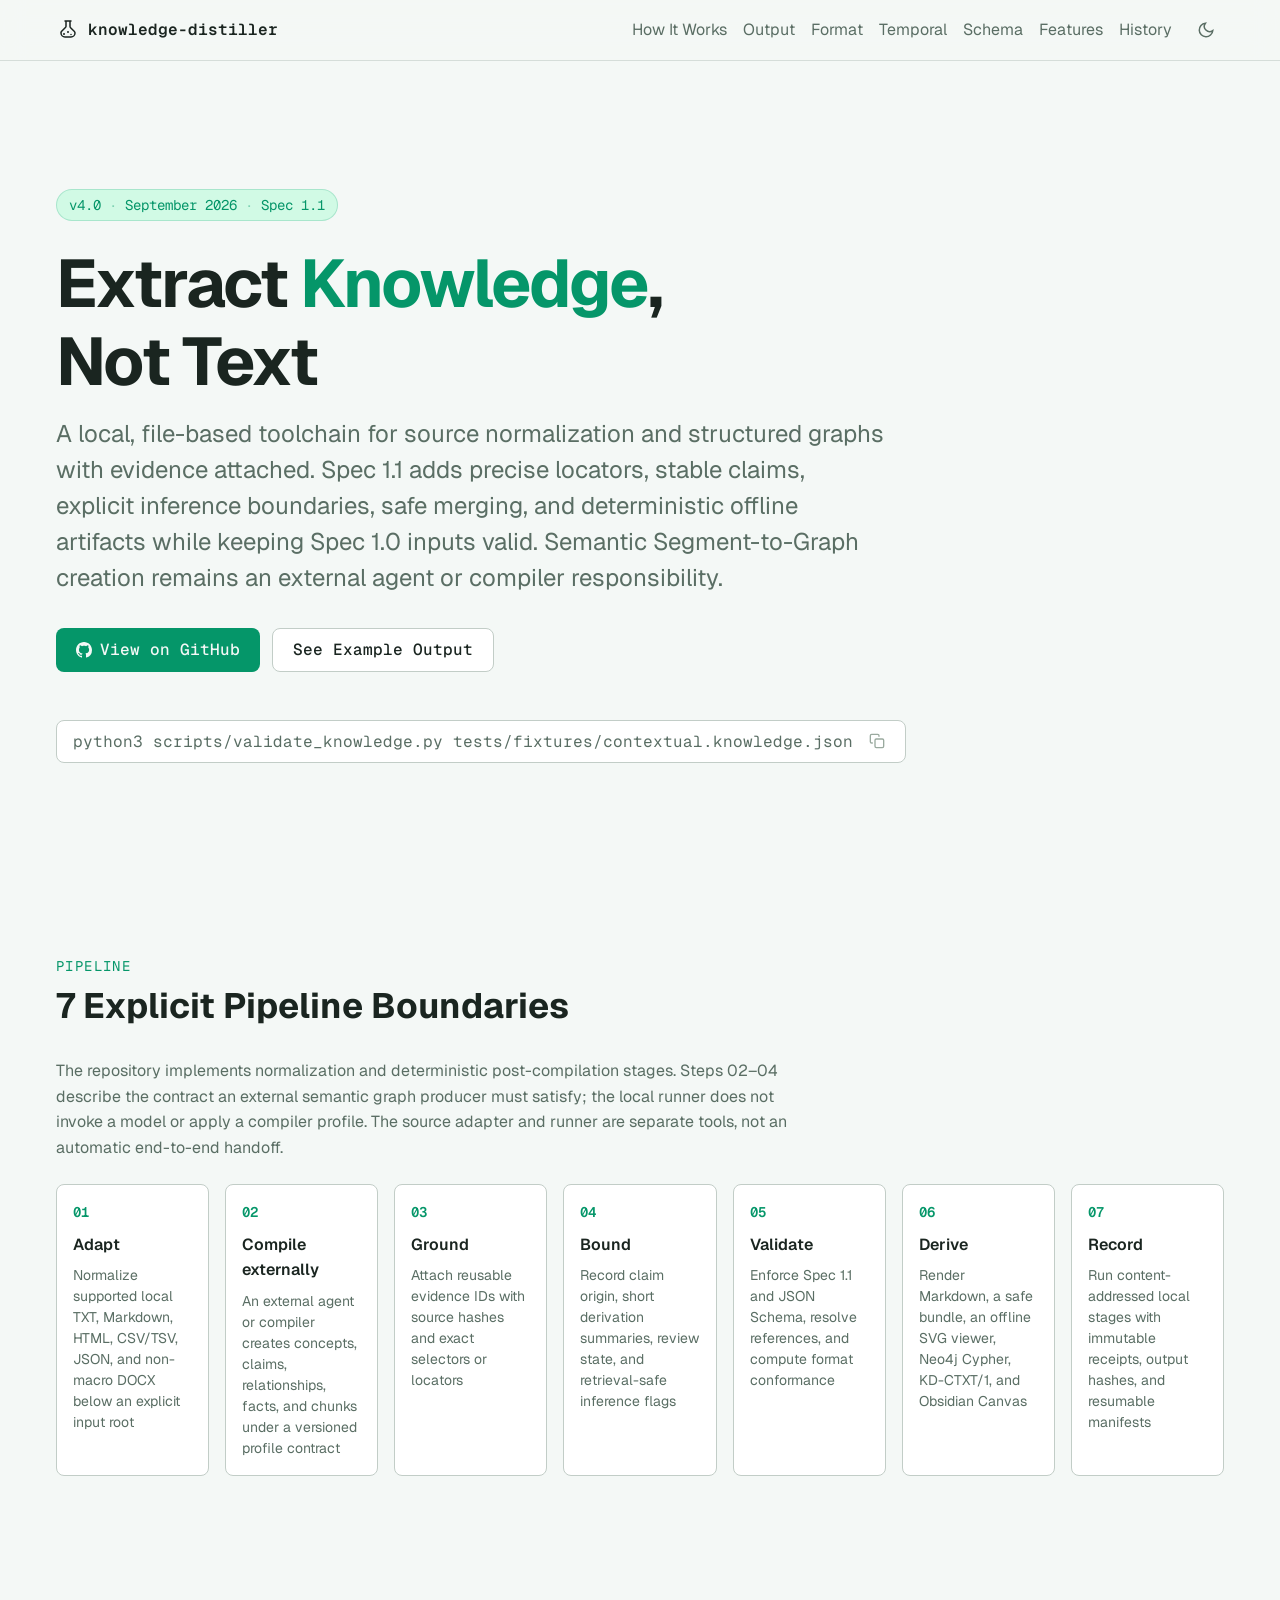
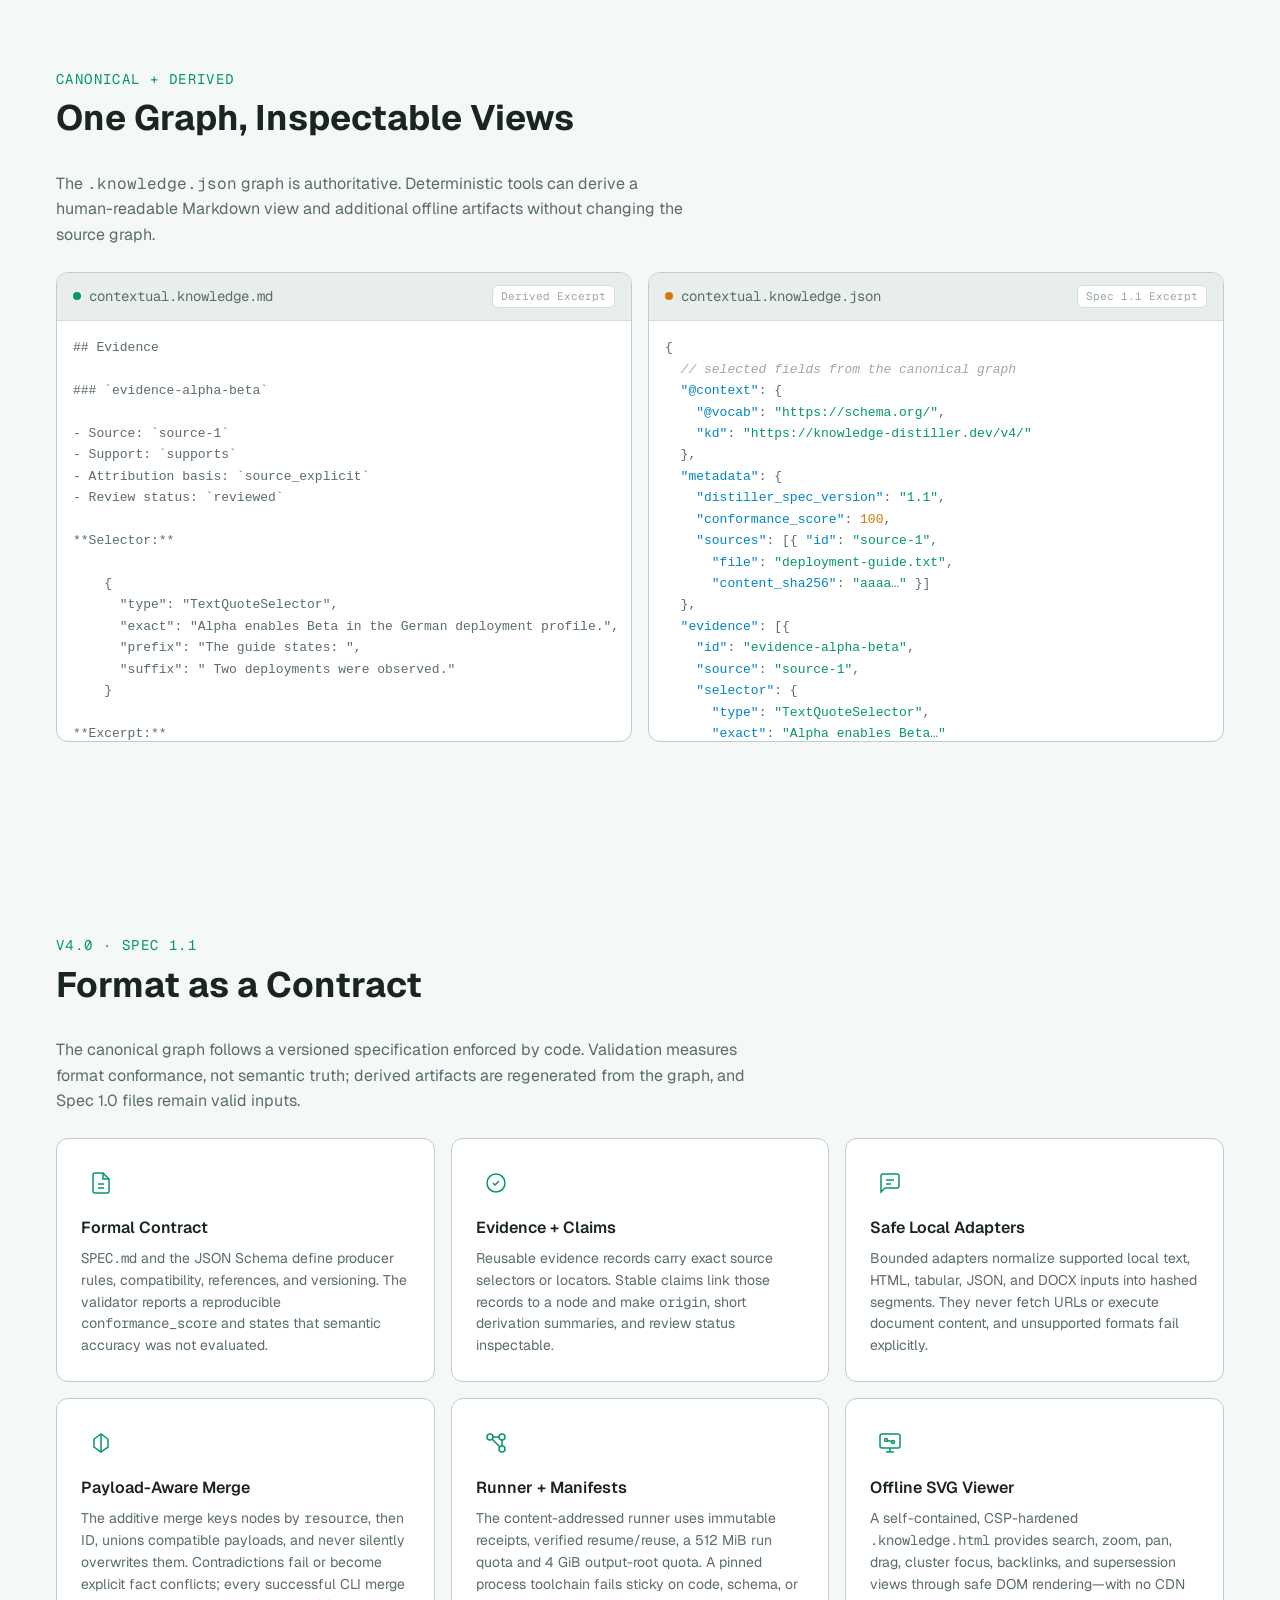
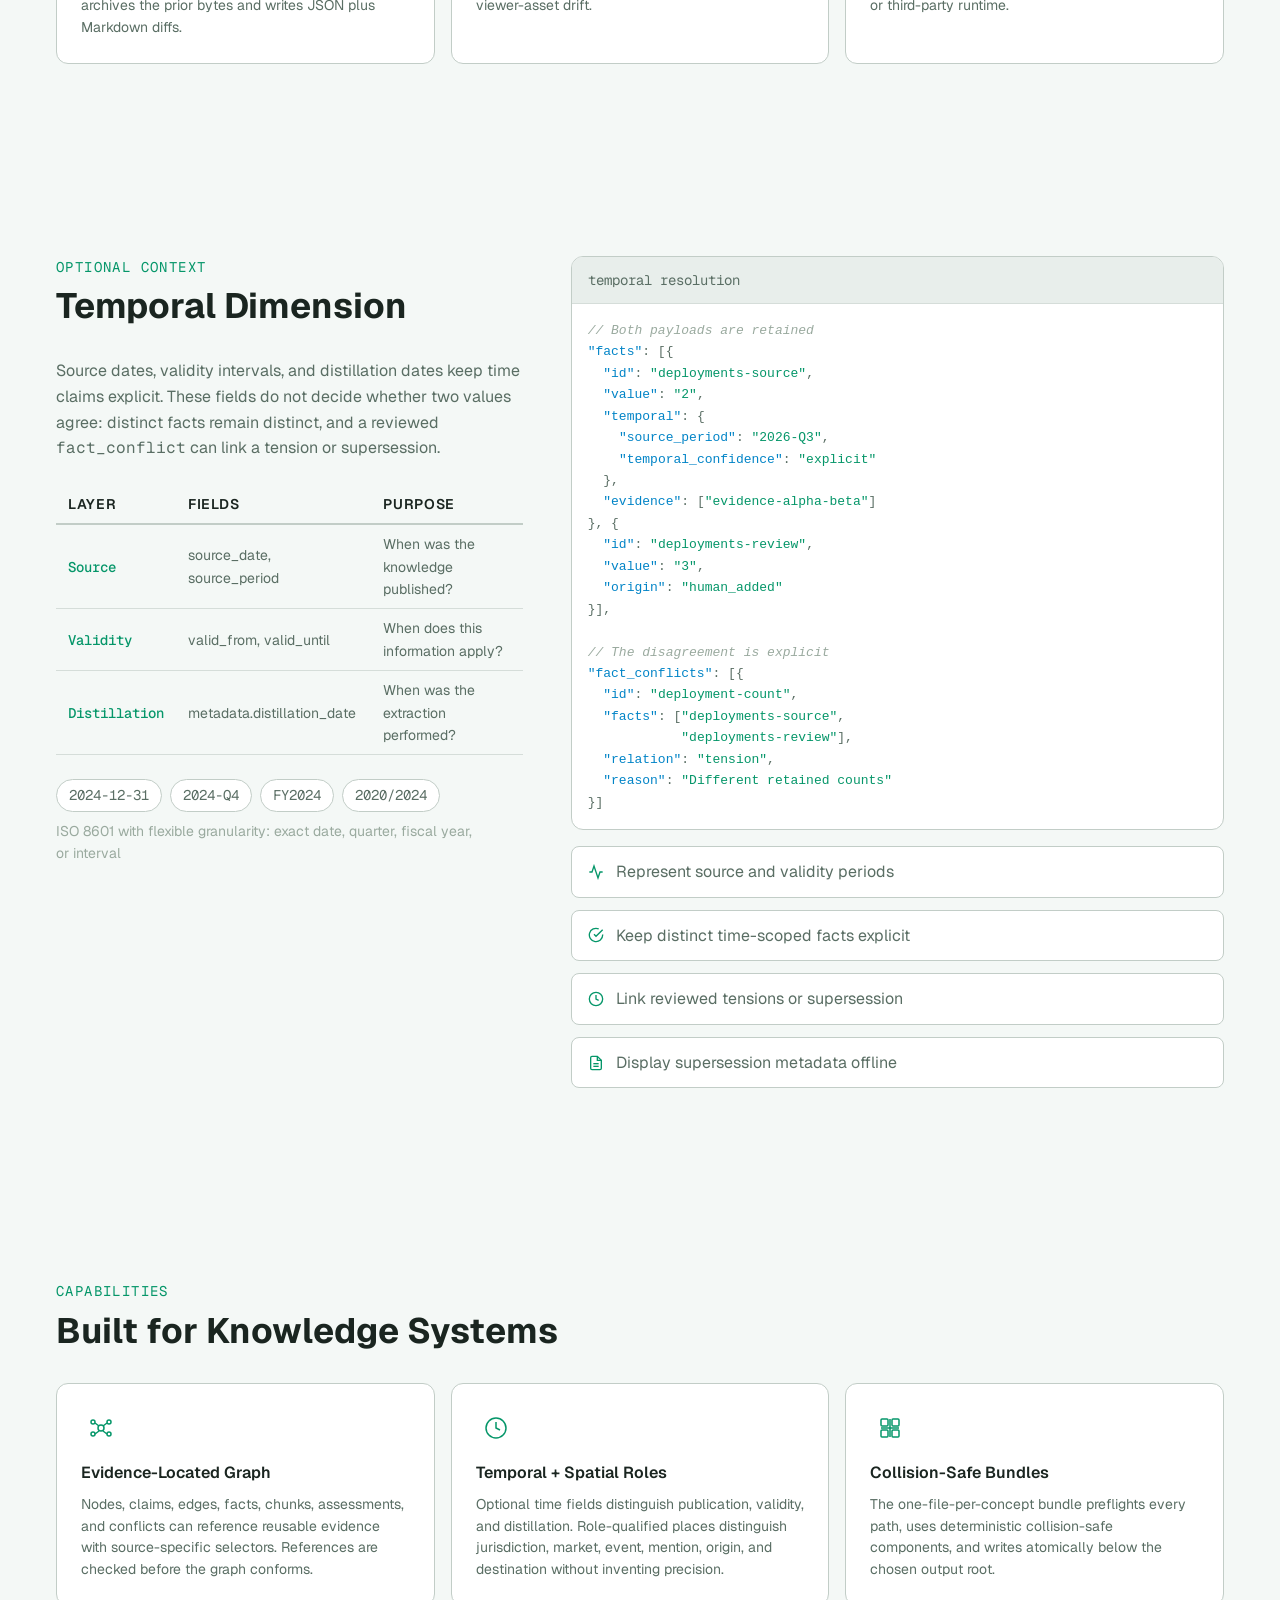
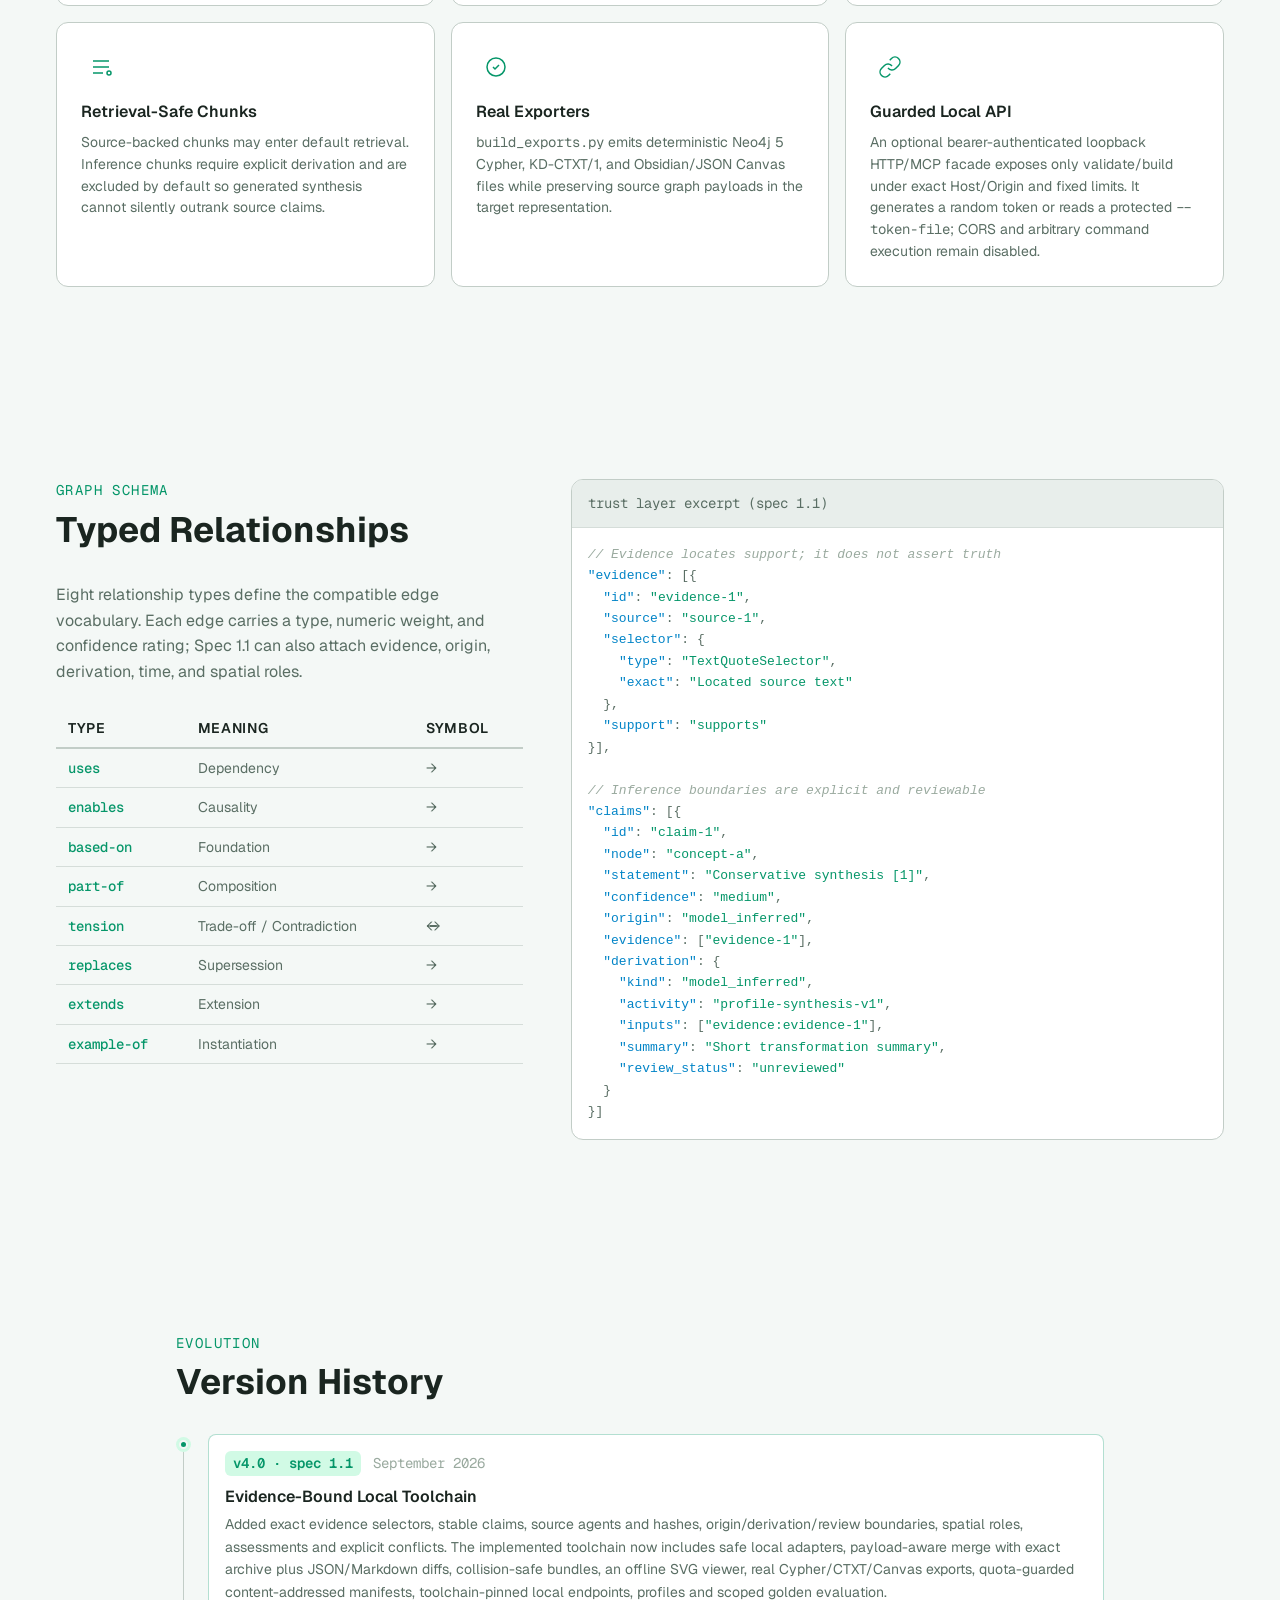
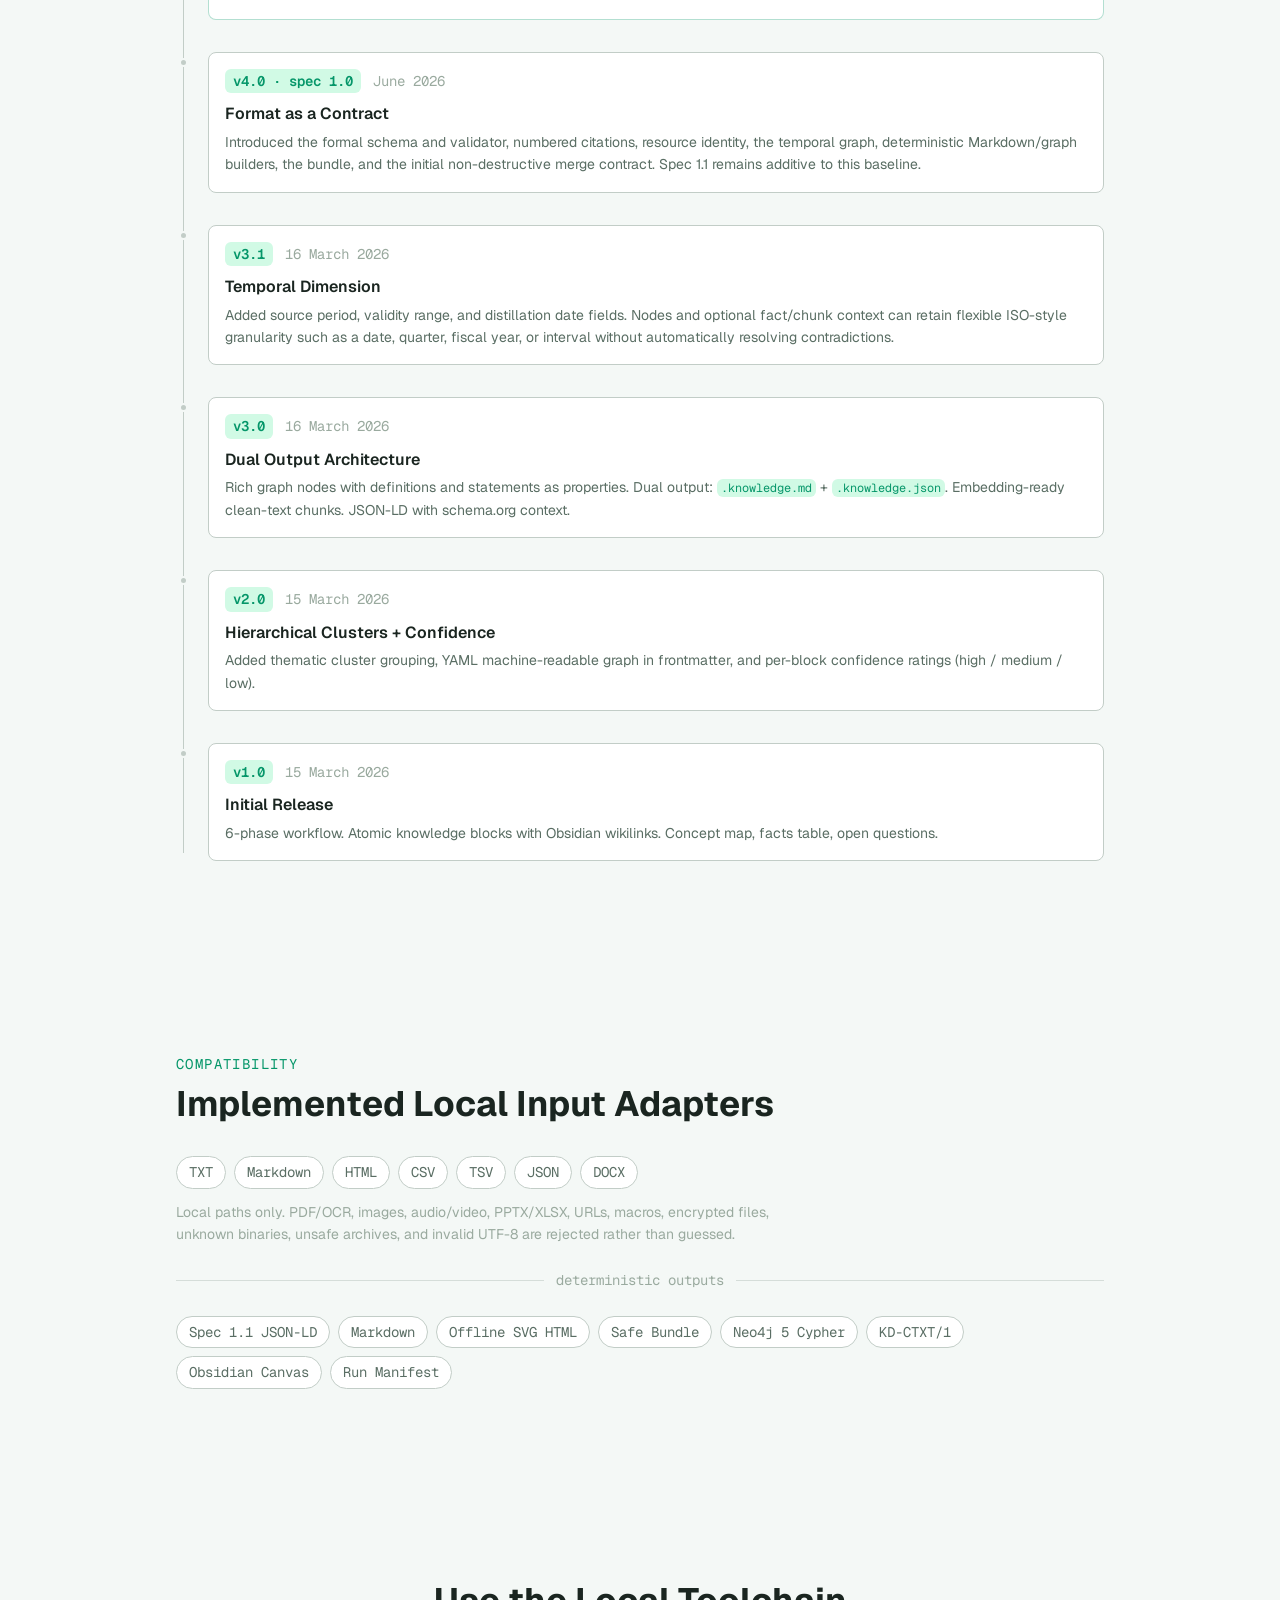
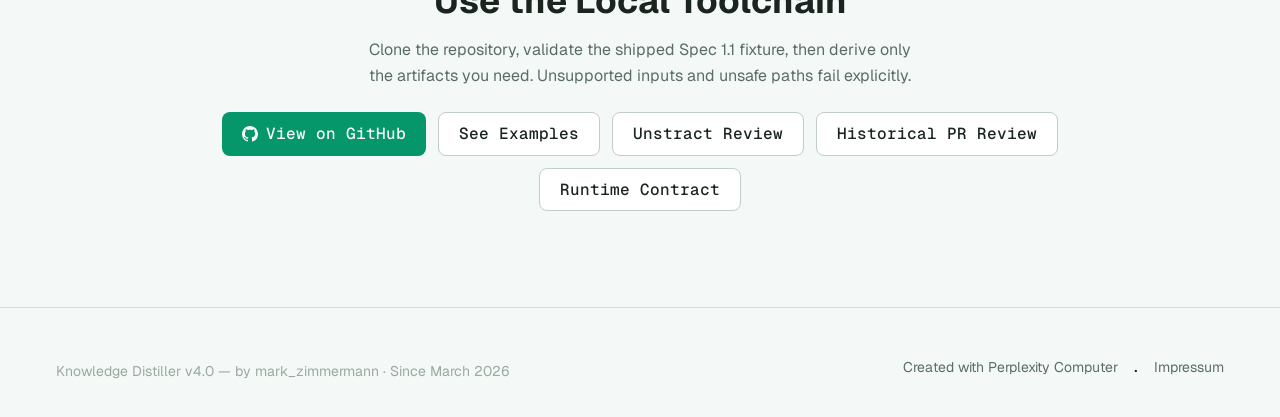
==== commit b3f50ff3: "Add accessible Impressum link to GitHub Pages" ====
--- a/index.html
+++ b/index.html
@@ -707,7 +707,7 @@
     </div>
     <div class="footer__links">
       <a href="https://www.perplexity.ai/computer" target="_blank" rel="noopener noreferrer">Created with Perplexity Computer</a>
-    </div>
+ · <a href="https://godmodeai2025.github.io/MarkZimmermann/">Impressum</a>    </div>
   </div>
 </footer>
 
